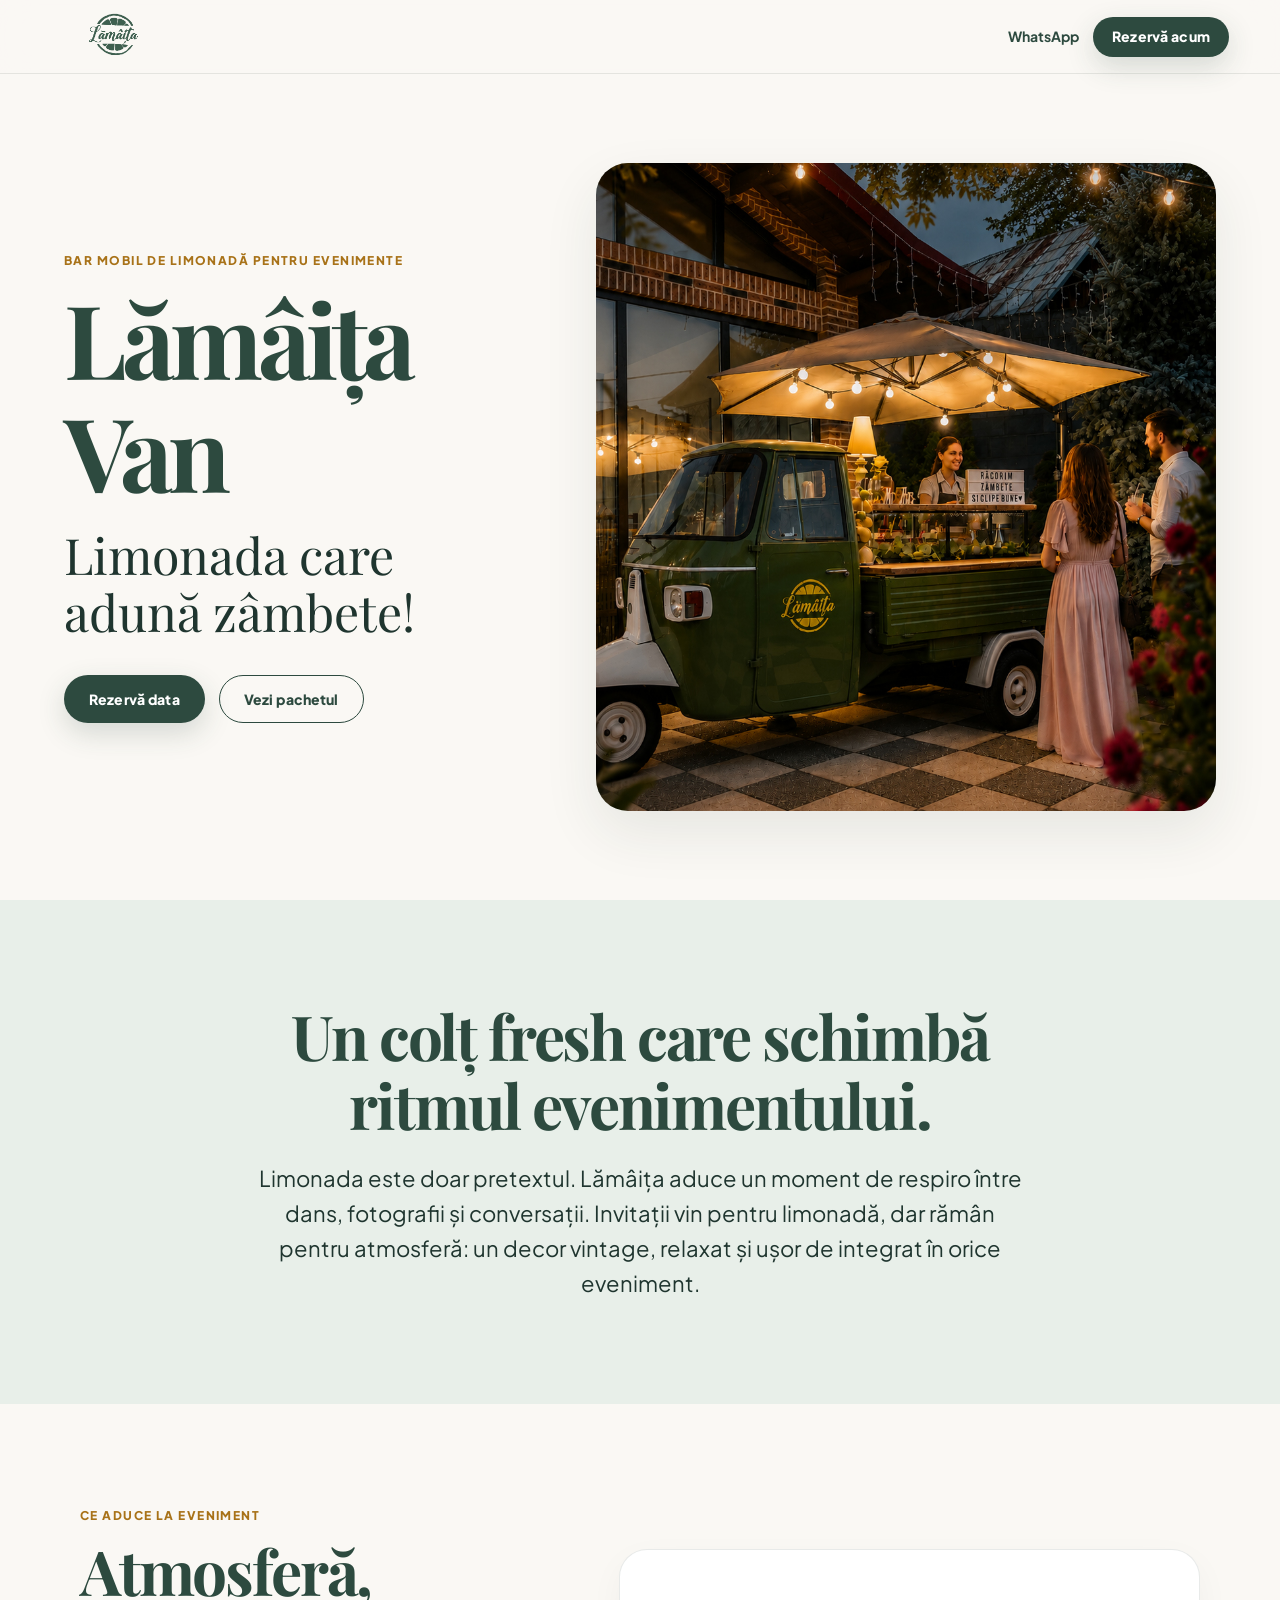
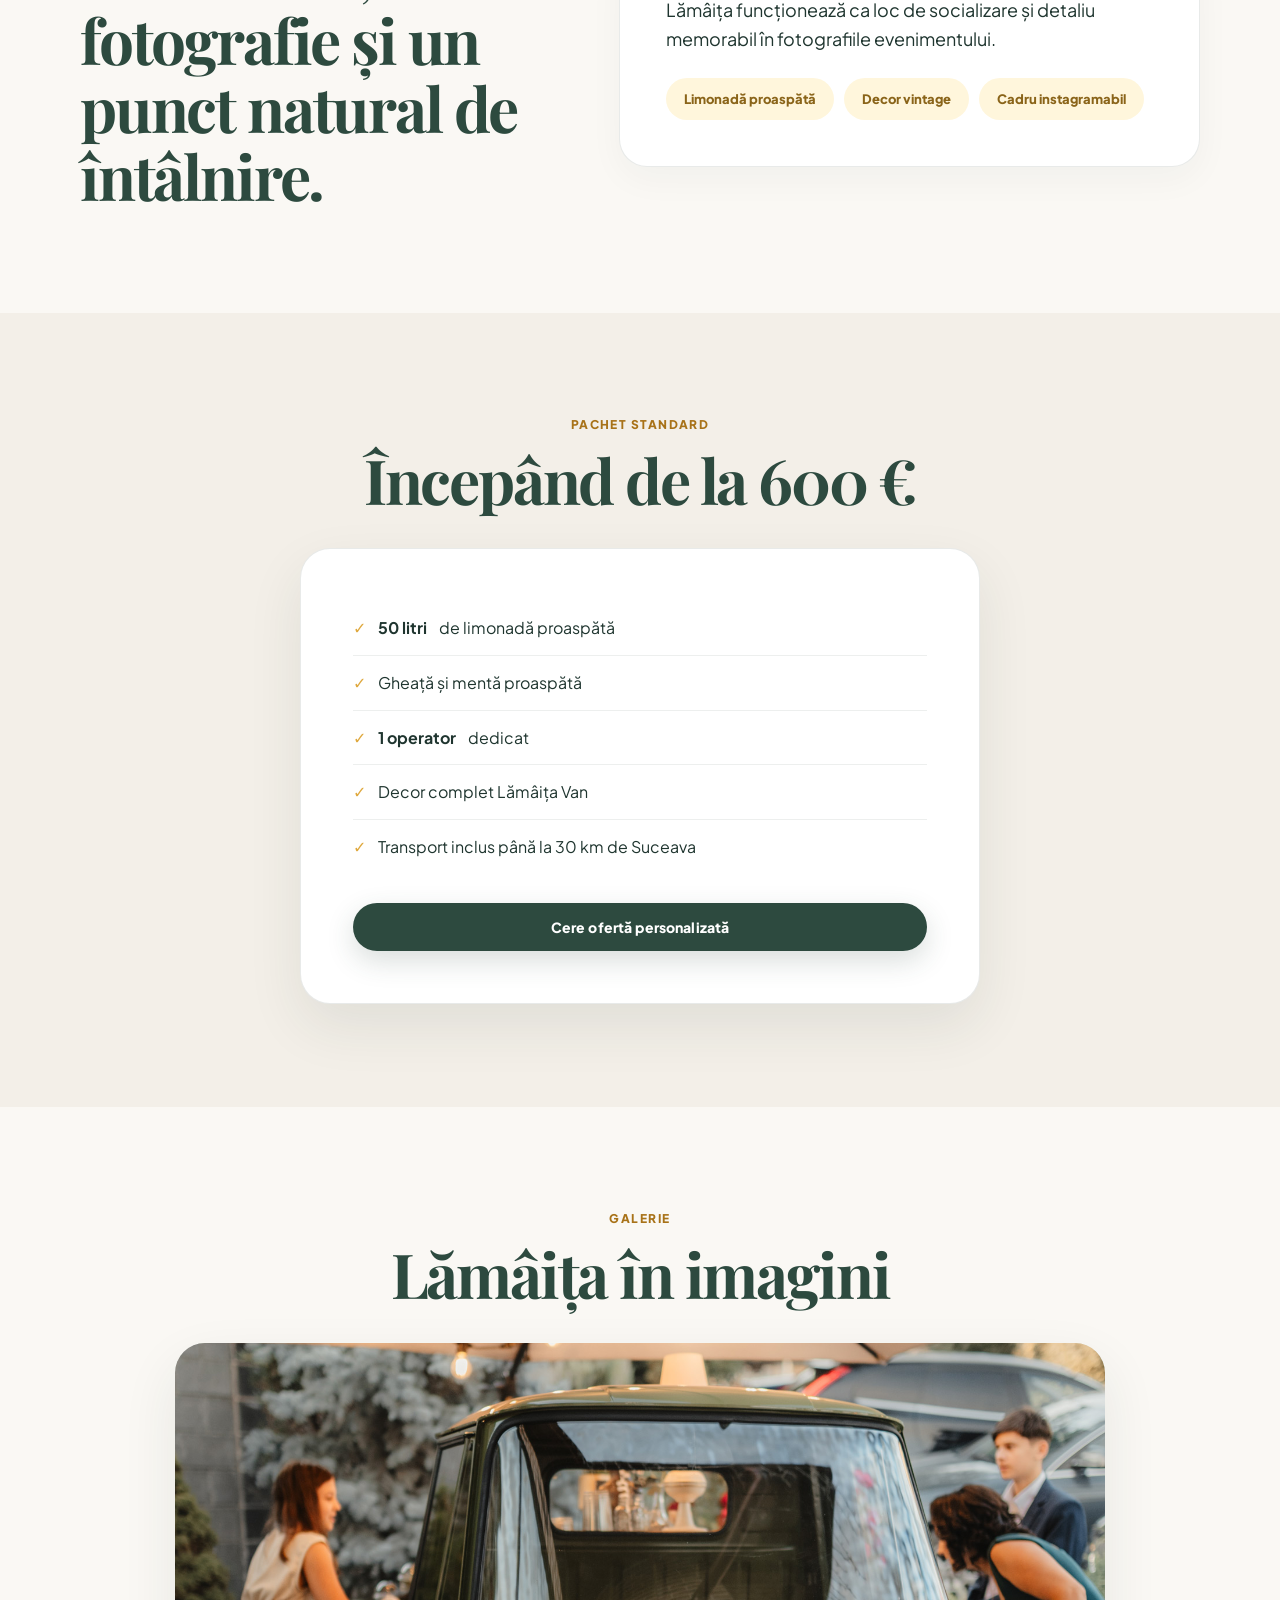
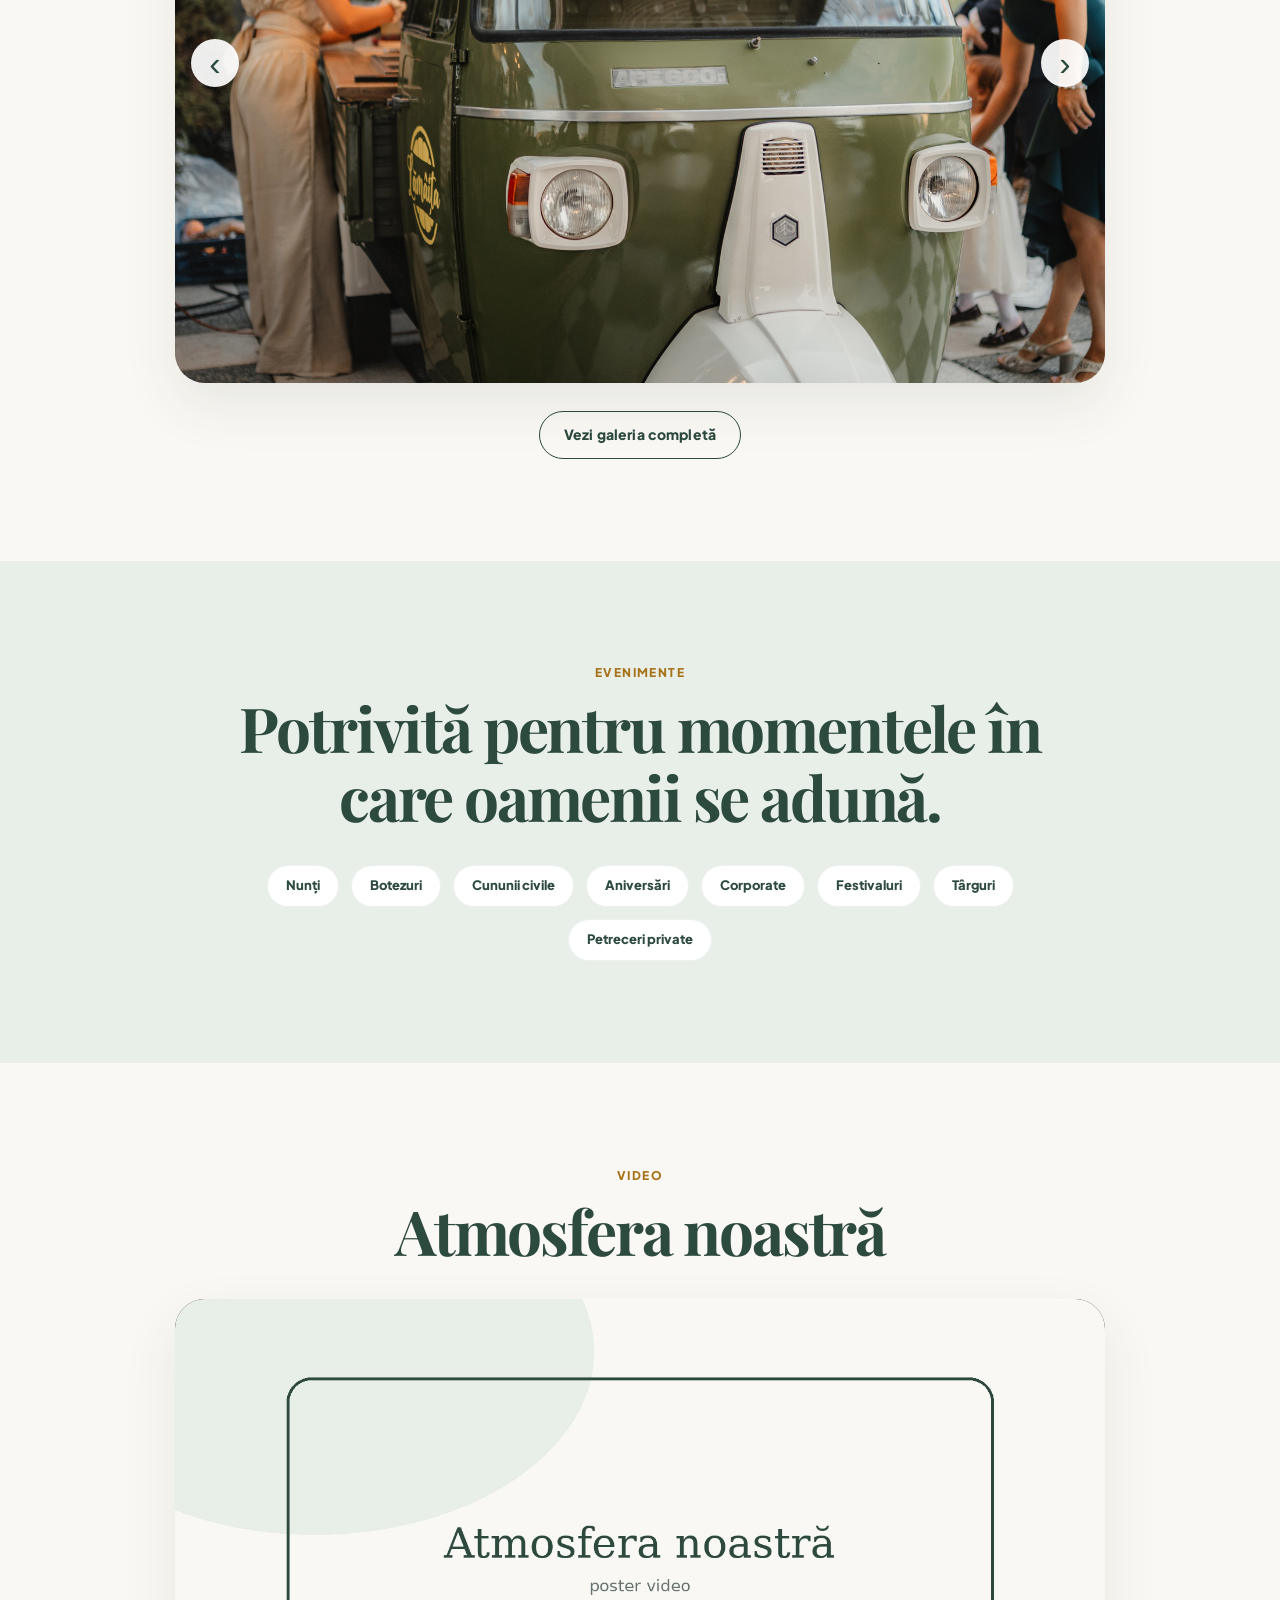
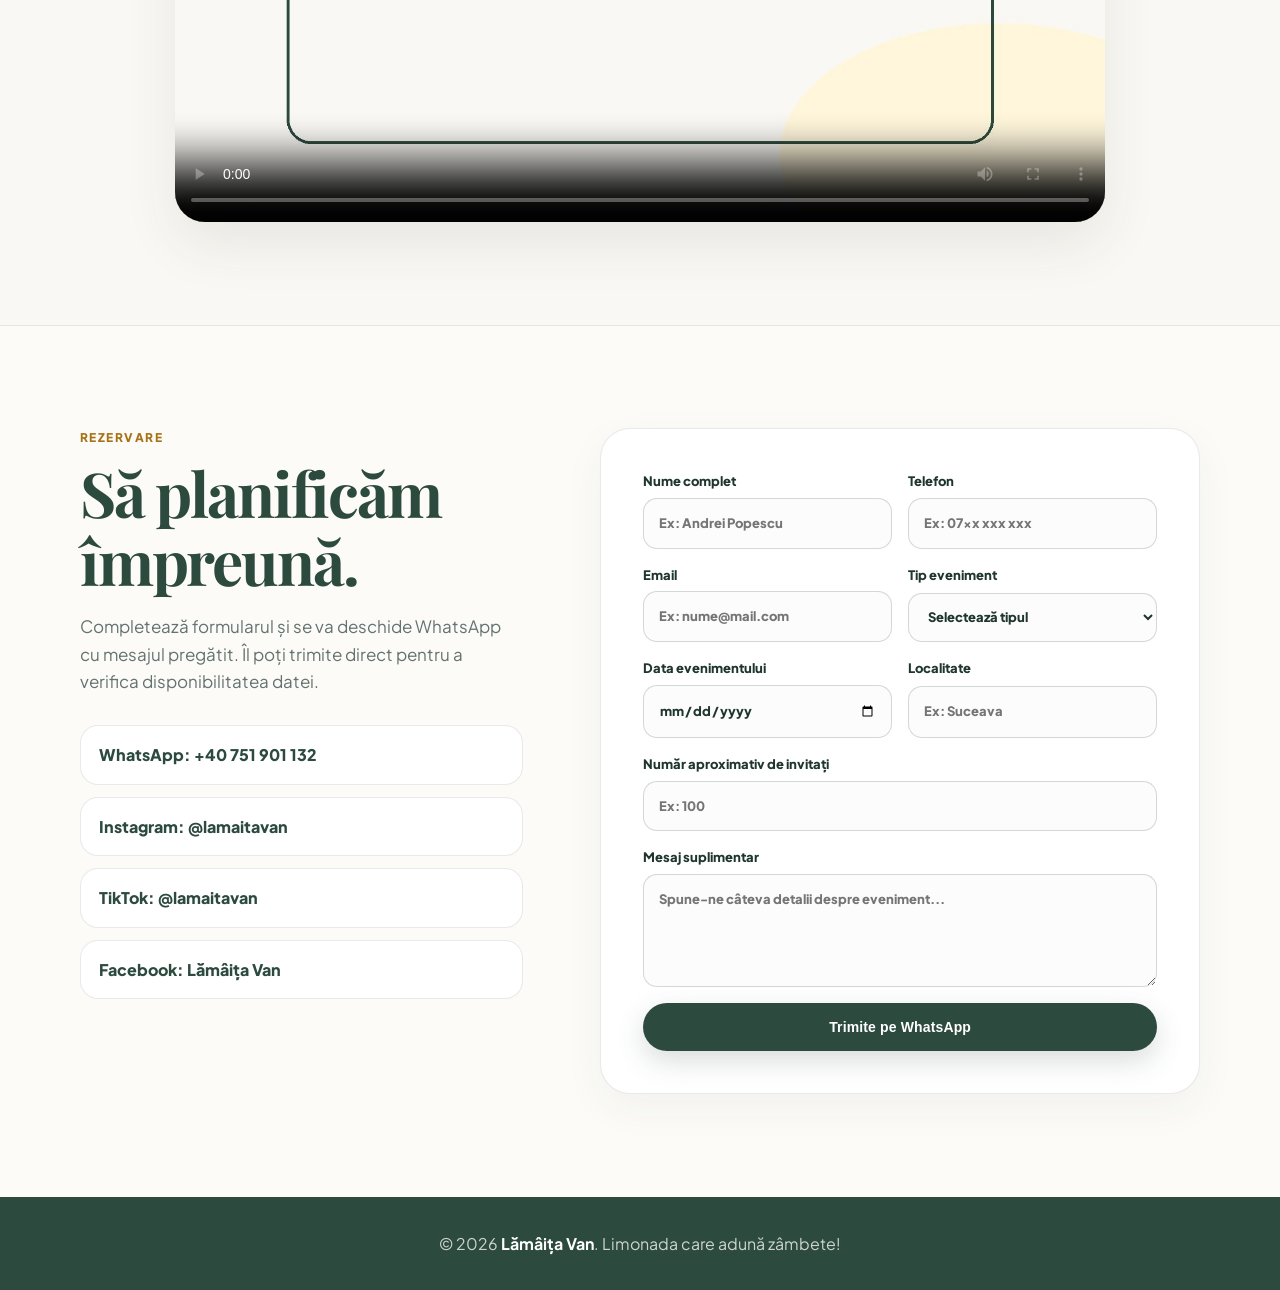
==== index.html @ d909e32c "Add files via upload" ====
<!doctype html>
<html lang="ro">
<head>
  <meta charset="utf-8" />
  <meta name="viewport" content="width=device-width, initial-scale=1" />
  <title>Lămâița Van | Bar mobil de limonadă pentru evenimente</title>
  <meta name="description" content="Lămâița Van este un bar mobil de limonadă pentru nunți, botezuri, cununii, evenimente private și corporate. Limonada care adună zâmbete!" />
  <link rel="preconnect" href="https://fonts.googleapis.com">
  <link rel="preconnect" href="https://fonts.gstatic.com" crossorigin>
  <link href="https://fonts.googleapis.com/css2?family=Playfair+Display:wght@600;700&family=Plus+Jakarta+Sans:wght@400;500;600;700&display=swap" rel="stylesheet">
  <link rel="stylesheet" href="assets/style.css" />
</head>
<body>
  <header class="site-header">
    <a href="index.html" class="brand" aria-label="Lămâița Van acasă">
      <img src="assets/logo-lamaita.png" alt="Lămâița Van" />
    </a>
    <nav class="top-actions" aria-label="Acțiuni rapide">
      <a class="phone-link" href="https://wa.me/40751901132" target="_blank" rel="noopener">WhatsApp</a>
      <a class="btn btn-primary btn-small" href="#rezervare">Rezervă acum</a>
    </nav>
  </header>

  <main>
    <section class="hero" aria-labelledby="hero-title">
      <div class="hero-copy">
        <p class="eyebrow">Bar mobil de limonadă pentru evenimente</p>
        <h1 id="hero-title">Lămâița Van</h1>
        <p class="hero-line">Limonada care adună zâmbete!</p>
        <div class="hero-actions">
          <a class="btn btn-primary" href="#rezervare">Rezervă data</a>
          <a class="btn btn-ghost" href="#pachet">Vezi pachetul</a>
        </div>
      </div>
      <figure class="hero-media">
        <img src="assets/hero.jpg" alt="Lămâița Van la un eveniment elegant" />
      </figure>
    </section>

    <section class="intro section" aria-labelledby="intro-title">
      <div class="narrow">
        <h2 id="intro-title">Un colț fresh care schimbă ritmul evenimentului.</h2>
        <p>Limonada este doar pretextul. Lămâița aduce un moment de respiro între dans, fotografii și conversații. Invitații vin pentru limonadă, dar rămân pentru atmosferă: un decor vintage, relaxat și ușor de integrat în orice eveniment.</p>
      </div>
    </section>

    <section class="experience section" aria-labelledby="experience-title">
      <div class="split">
        <div>
          <p class="eyebrow">Ce aduce la eveniment</p>
          <h2 id="experience-title">Atmosferă, fotografie și un punct natural de întâlnire.</h2>
        </div>
        <div class="soft-panel">
          <p>Lămâița funcționează ca loc de socializare și detaliu memorabil în fotografiile evenimentului.</p>
          <div class="mini-list" aria-label="Beneficii principale">
            <span>Limonadă proaspătă</span>
            <span>Decor vintage</span>
            <span>Cadru instagramabil</span>
          </div>
        </div>
      </div>
    </section>

    <section id="pachet" class="package section" aria-labelledby="package-title">
      <div class="section-head">
        <p class="eyebrow">Pachet standard</p>
        <h2 id="package-title">Începând de la 600 €</h2>
      </div>
      <div class="package-card">
        <ul>
          <li><strong>50 litri</strong> de limonadă proaspătă</li>
          <li>Gheață și mentă proaspătă</li>
          <li><strong>1 operator</strong> dedicat</li>
          <li>Decor complet Lămâița Van</li>
          <li>Transport inclus până la 30 km de Suceava</li>
        </ul>
        <a class="btn btn-primary" href="#rezervare">Cere ofertă personalizată</a>
      </div>
    </section>

    <section class="gallery-preview section" aria-labelledby="gallery-title">
      <div class="section-head">
        <p class="eyebrow">Galerie</p>
        <h2 id="gallery-title">Lămâița în imagini</h2>
        <p></p>
      </div>
      <div class="slider" data-slider>
        <button class="slider-control prev" type="button" aria-label="Imaginea anterioară">‹</button>
        <div class="slider-track">
          <img src="assets/gallery-01.jpg" alt="Lămâița Van - galerie 1" />
          <img src="assets/gallery-02.jpg" alt="Lămâița Van - galerie 2" />
          <img src="assets/gallery-03.jpg" alt="Lămâița Van - galerie 3" />
          <img src="assets/gallery-04.jpg" alt="Lămâița Van - galerie 4" />
          <img src="assets/gallery-05.jpg" alt="Lămâița Van - galerie 5" />
          <img src="assets/gallery-06.jpg" alt="Lămâița Van - galerie 6" />
        </div>
        <button class="slider-control next" type="button" aria-label="Imaginea următoare">›</button>
      </div>
      <div class="center">
        <a class="btn btn-ghost" href="galerie.html">Vezi galeria completă</a>
      </div>
    </section>

    <section class="events section" aria-labelledby="events-title">
      <div class="section-head">
        <p class="eyebrow">Evenimente</p>
        <h2 id="events-title">Potrivită pentru momentele în care oamenii se adună.</h2>
      </div>
      <div class="event-tags">
        <span>Nunți</span>
        <span>Botezuri</span>
        <span>Cununii civile</span>
        <span>Aniversări</span>
        <span>Corporate</span>
        <span>Festivaluri</span>
        <span>Târguri</span>
        <span>Petreceri private</span>
      </div>
    </section>

    <section class="video section" aria-labelledby="video-title">
      <div class="section-head">
        <p class="eyebrow">Video</p>
        <h2 id="video-title">Atmosfera noastră</h2>
      </div>
      <div class="video-box">
        <video controls preload="metadata" poster="assets/video-poster.jpg">
          <source src="assets/lamaita-video.mp4" type="video/mp4" />
          Browserul tău nu suportă redarea video.
        </video>
      </div>
    </section>

    <section id="rezervare" class="contact section" aria-labelledby="contact-title">
      <div class="contact-grid">
        <div class="contact-copy">
          <p class="eyebrow">Rezervare</p>
          <h2 id="contact-title">Să planificăm împreună.</h2>
          <p>Completează formularul și se va deschide WhatsApp cu mesajul pregătit. Îl poți trimite direct pentru a verifica disponibilitatea datei.</p>
          <div class="contact-links">
            <a href="https://wa.me/40751901132" target="_blank" rel="noopener">WhatsApp: +40 751 901 132</a>
            <a href="https://instagram.com/lamaitavan" target="_blank" rel="noopener">Instagram: @lamaitavan</a>
            <a href="https://tiktok.com/@lamaitavan" target="_blank" rel="noopener">TikTok: @lamaitavan</a>
            <a href="#">Facebook: Lămâița Van</a>
          </div>
        </div>
        <form class="booking-form" id="bookingForm">
          <label>Nume complet
            <input name="nume" type="text" autocomplete="name" required placeholder="Ex: Andrei Popescu" />
          </label>
          <label>Telefon
            <input name="telefon" type="tel" autocomplete="tel" required placeholder="Ex: 07xx xxx xxx" />
          </label>
          <label>Email
            <input name="email" type="email" autocomplete="email" placeholder="Ex: nume@mail.com" />
          </label>
          <label>Tip eveniment
            <select name="eveniment" required>
              <option value="" selected disabled>Selectează tipul</option>
              <option>Nuntă</option>
              <option>Botez</option>
              <option>Cununie civilă</option>
              <option>Aniversare</option>
              <option>Eveniment corporate</option>
              <option>Festival / Târg</option>
              <option>Petrecere privată</option>
            </select>
          </label>
          <label>Data evenimentului
            <input name="data" type="date" required />
          </label>
          <label>Localitate
            <input name="localitate" type="text" required placeholder="Ex: Suceava" />
          </label>
          <label class="full">Număr aproximativ de invitați
            <input name="invitati" type="number" min="1" placeholder="Ex: 100" />
          </label>
          <label class="full">Mesaj suplimentar
            <textarea name="mesaj" rows="4" placeholder="Spune-ne câteva detalii despre eveniment..."></textarea>
          </label>
          <button class="btn btn-primary full" type="submit">Trimite pe WhatsApp</button>
        </form>
      </div>
    </section>
  </main>

  <footer class="site-footer">
    <p>© 2026 <strong>Lămâița Van</strong>. Limonada care adună zâmbete!</p>
  </footer>

  <script src="assets/script.js"></script>
</body>
</html>
---- assets/style.css ----
:root {
  --bg: #faf8f4;
  --paper: #ffffff;
  --ink: #1f352f;
  --muted: #64736f;
  --green: #2d4a3f;
  --green-soft: #e8efe9;
  --gold: #dfa83d;
  --gold-soft: #fff6dc;
  --line: rgba(31, 53, 47, 0.10);
  --shadow: 0 22px 55px rgba(31, 53, 47, 0.09);
  --serif: 'Playfair Display', Georgia, serif;
  --sans: 'Plus Jakarta Sans', system-ui, -apple-system, BlinkMacSystemFont, 'Segoe UI', sans-serif;
}

* { box-sizing: border-box; }
html { scroll-behavior: smooth; }
body {
  margin: 0;
  background: var(--bg);
  color: var(--ink);
  font-family: var(--sans);
  line-height: 1.6;
  -webkit-font-smoothing: antialiased;
}
a { color: inherit; text-decoration: none; }
img, video { display: block; width: 100%; max-width: 100%; }

.site-header {
  position: sticky;
  top: 0;
  z-index: 30;
  height: 74px;
  display: flex;
  align-items: center;
  justify-content: space-between;
  gap: 16px;
  padding: 0 clamp(18px, 4vw, 56px);
  background: rgba(250, 248, 244, 0.88);
  backdrop-filter: blur(16px);
  border-bottom: 1px solid var(--line);
}
.brand img { width: auto; height: 72px; object-fit: contain; }
.top-actions { display: flex; align-items: center; gap: 14px; }
.phone-link { font-size: 14px; font-weight: 700; color: var(--green); }

.btn {
  display: inline-flex;
  align-items: center;
  justify-content: center;
  min-height: 48px;
  padding: 0 24px;
  border-radius: 999px;
  border: 1px solid transparent;
  font-size: 14px;
  font-weight: 800;
  letter-spacing: 0.01em;
  cursor: pointer;
  transition: transform 180ms ease, box-shadow 180ms ease, background 180ms ease;
}
.btn:hover { transform: translateY(-2px); }
.btn-primary { background: var(--green); color: white; box-shadow: 0 10px 28px rgba(45, 74, 63, 0.18); }
.btn-ghost { background: transparent; color: var(--green); border-color: var(--green); }
.btn-small { min-height: 40px; padding: 0 18px; }

.section { padding: clamp(62px, 8vw, 105px) clamp(20px, 5vw, 72px); }
.narrow { max-width: 780px; margin: 0 auto; text-align: center; }
.center { text-align: center; margin-top: 28px; }
.eyebrow {
  margin: 0 0 12px;
  color: #a87218;
  font-size: 12px;
  font-weight: 900;
  letter-spacing: 0.12em;
  text-transform: uppercase;
}
h1, h2 { font-family: var(--serif); font-weight: 700; line-height: 1.1; margin: 0; color: var(--green); }
h1 { font-size: clamp(54px, 8vw, 108px); letter-spacing: -0.05em; }
h2 { font-size: clamp(34px, 5vw, 62px); letter-spacing: -0.035em; }
p { margin: 0; color: var(--muted); }

.hero {
  min-height: calc(100vh - 74px);
  display: grid;
  grid-template-columns: 0.86fr 1.14fr;
  gap: clamp(28px, 5vw, 72px);
  align-items: center;
  padding: clamp(38px, 6vw, 72px) clamp(20px, 5vw, 72px);
}
.hero-copy { max-width: 590px; }
.hero-line {
  margin-top: 18px;
  font-family: var(--serif);
  font-size: clamp(28px, 4vw, 50px);
  color: var(--ink);
  line-height: 1.15;
}
.hero-actions { display: flex; gap: 14px; flex-wrap: wrap; margin-top: 34px; }
.hero-media {
  margin: 0;
  overflow: hidden;
  border-radius: 32px;
  box-shadow: var(--shadow);
  background: var(--green-soft);
}
.hero-media img { height: min(72vh, 690px); object-fit: cover; }

.intro { background: var(--green-soft); }
.intro p { margin-top: 22px; font-size: clamp(17px, 2.2vw, 22px); color: var(--ink); }

.split {
  max-width: 1120px;
  margin: 0 auto;
  display: grid;
  grid-template-columns: 0.9fr 1.1fr;
  gap: clamp(28px, 5vw, 76px);
  align-items: center;
}
.soft-panel {
  background: var(--paper);
  border: 1px solid var(--line);
  border-radius: 28px;
  padding: clamp(26px, 4vw, 46px);
  box-shadow: 0 12px 35px rgba(31, 53, 47, 0.04);
}
.soft-panel p { color: var(--ink); font-size: 18px; }
.mini-list { display: flex; flex-wrap: wrap; gap: 10px; margin-top: 24px; }
.mini-list span,
.event-tags span {
  display: inline-flex;
  align-items: center;
  min-height: 42px;
  padding: 0 18px;
  border-radius: 999px;
  background: var(--gold-soft);
  color: #8a6419;
  font-weight: 800;
  font-size: 13px;
}

.package { background: #f3efe8; }
.section-head { max-width: 820px; margin: 0 auto 34px; text-align: center; }
.section-head p:last-child { margin-top: 12px; }
.package-card {
  max-width: 680px;
  margin: 0 auto;
  background: var(--paper);
  border-radius: 30px;
  padding: clamp(28px, 5vw, 52px);
  box-shadow: var(--shadow);
  border: 1px solid var(--line);
}
.package-card ul { list-style: none; padding: 0; margin: 0 0 30px; }
.package-card li {
  display: flex;
  gap: 12px;
  padding: 14px 0;
  border-bottom: 1px solid rgba(31, 53, 47, 0.08);
  color: var(--ink);
}
.package-card li::before { content: '✓'; color: var(--gold); font-weight: 900; }
.package-card li:last-child { border-bottom: 0; }
.package-card .btn { width: 100%; }

.slider {
  position: relative;
  max-width: 930px;
  margin: 0 auto;
  overflow: hidden;
  border-radius: 30px;
  background: var(--green-soft);
  box-shadow: var(--shadow);
}
.slider-track {
  display: flex;
  transition: transform 450ms ease;
}
.slider-track img {
  flex: 0 0 100%;
  height: clamp(330px, 58vw, 640px);
  object-fit: cover;
}
.slider-control {
  position: absolute;
  top: 50%;
  z-index: 3;
  transform: translateY(-50%);
  width: 48px;
  height: 48px;
  border-radius: 999px;
  border: 0;
  background: rgba(255,255,255,0.92);
  color: var(--green);
  font-size: 34px;
  line-height: 1;
  cursor: pointer;
  box-shadow: 0 8px 25px rgba(0,0,0,0.10);
}
.slider-control.prev { left: 16px; }
.slider-control.next { right: 16px; }

.events { background: var(--green-soft); }
.event-tags {
  max-width: 850px;
  margin: 0 auto;
  display: flex;
  flex-wrap: wrap;
  justify-content: center;
  gap: 12px;
}
.event-tags span { background: white; color: var(--green); border: 1px solid rgba(45, 74, 63, 0.08); }

.video-box {
  max-width: 930px;
  margin: 0 auto;
  border-radius: 30px;
  overflow: hidden;
  background: #111;
  box-shadow: var(--shadow);
}
.video-box video { aspect-ratio: 16 / 9; object-fit: cover; }

.contact { background: #fcfbf8; border-top: 1px solid var(--line); }
.contact-grid {
  max-width: 1120px;
  margin: 0 auto;
  display: grid;
  grid-template-columns: 0.85fr 1.15fr;
  gap: clamp(30px, 6vw, 78px);
  align-items: start;
}
.contact-copy p:not(.eyebrow) { margin-top: 18px; font-size: 17px; }
.contact-links { display: grid; gap: 12px; margin-top: 30px; }
.contact-links a {
  display: block;
  background: var(--paper);
  border: 1px solid var(--line);
  border-radius: 18px;
  padding: 16px 18px;
  font-weight: 800;
  color: var(--green);
}
.booking-form {
  display: grid;
  grid-template-columns: 1fr 1fr;
  gap: 16px;
  background: var(--paper);
  border: 1px solid var(--line);
  border-radius: 30px;
  padding: clamp(22px, 4vw, 42px);
  box-shadow: 0 14px 40px rgba(31, 53, 47, 0.05);
}
.booking-form label { display: grid; gap: 6px; font-size: 13px; font-weight: 900; color: var(--ink); }
.booking-form .full { grid-column: 1 / -1; }
input, select, textarea {
  width: 100%;
  border: 1px solid rgba(31, 53, 47, 0.18);
  border-radius: 14px;
  padding: 14px 15px;
  font: inherit;
  background: #fbfcfb;
  color: var(--ink);
  outline: none;
}
input:focus, select:focus, textarea:focus {
  border-color: var(--green);
  box-shadow: 0 0 0 4px rgba(45, 74, 63, 0.08);
  background: white;
}

.site-footer { padding: 34px 20px; background: var(--green); text-align: center; }
.site-footer p { color: rgba(255,255,255,0.76); }
.site-footer strong { color: white; }

.gallery-page { padding-top: 90px; }
.gallery-grid {
  max-width: 1120px;
  margin: 0 auto;
  display: grid;
  grid-template-columns: repeat(3, 1fr);
  gap: 18px;
}
.gallery-grid img {
  height: 310px;
  object-fit: cover;
  border-radius: 22px;
  box-shadow: 0 12px 30px rgba(31, 53, 47, 0.06);
}

@media (max-width: 900px) {
  .phone-link { display: none; }
  .hero, .split, .contact-grid { grid-template-columns: 1fr; }
  .hero { min-height: auto; padding-top: 34px; }
  .hero-copy { text-align: center; margin: 0 auto; }
  .hero-actions { justify-content: center; }
  .hero-media img { height: 58vh; min-height: 420px; }
  .gallery-grid { grid-template-columns: 1fr 1fr; }
}

@media (max-width: 560px) {
  .site-header { height: 66px; padding: 0 14px; }
  .brand img { height: 58px; }
  .btn-small { min-height: 38px; padding: 0 14px; font-size: 12px; }
  .hero { padding-left: 18px; padding-right: 18px; }
  h1 { font-size: 54px; }
  .hero-line { font-size: 30px; }
  .section { padding-left: 18px; padding-right: 18px; }
  .booking-form { grid-template-columns: 1fr; }
  .booking-form .full { grid-column: auto; }
  .gallery-grid { grid-template-columns: 1fr; }
  .gallery-grid img { height: 330px; }
}
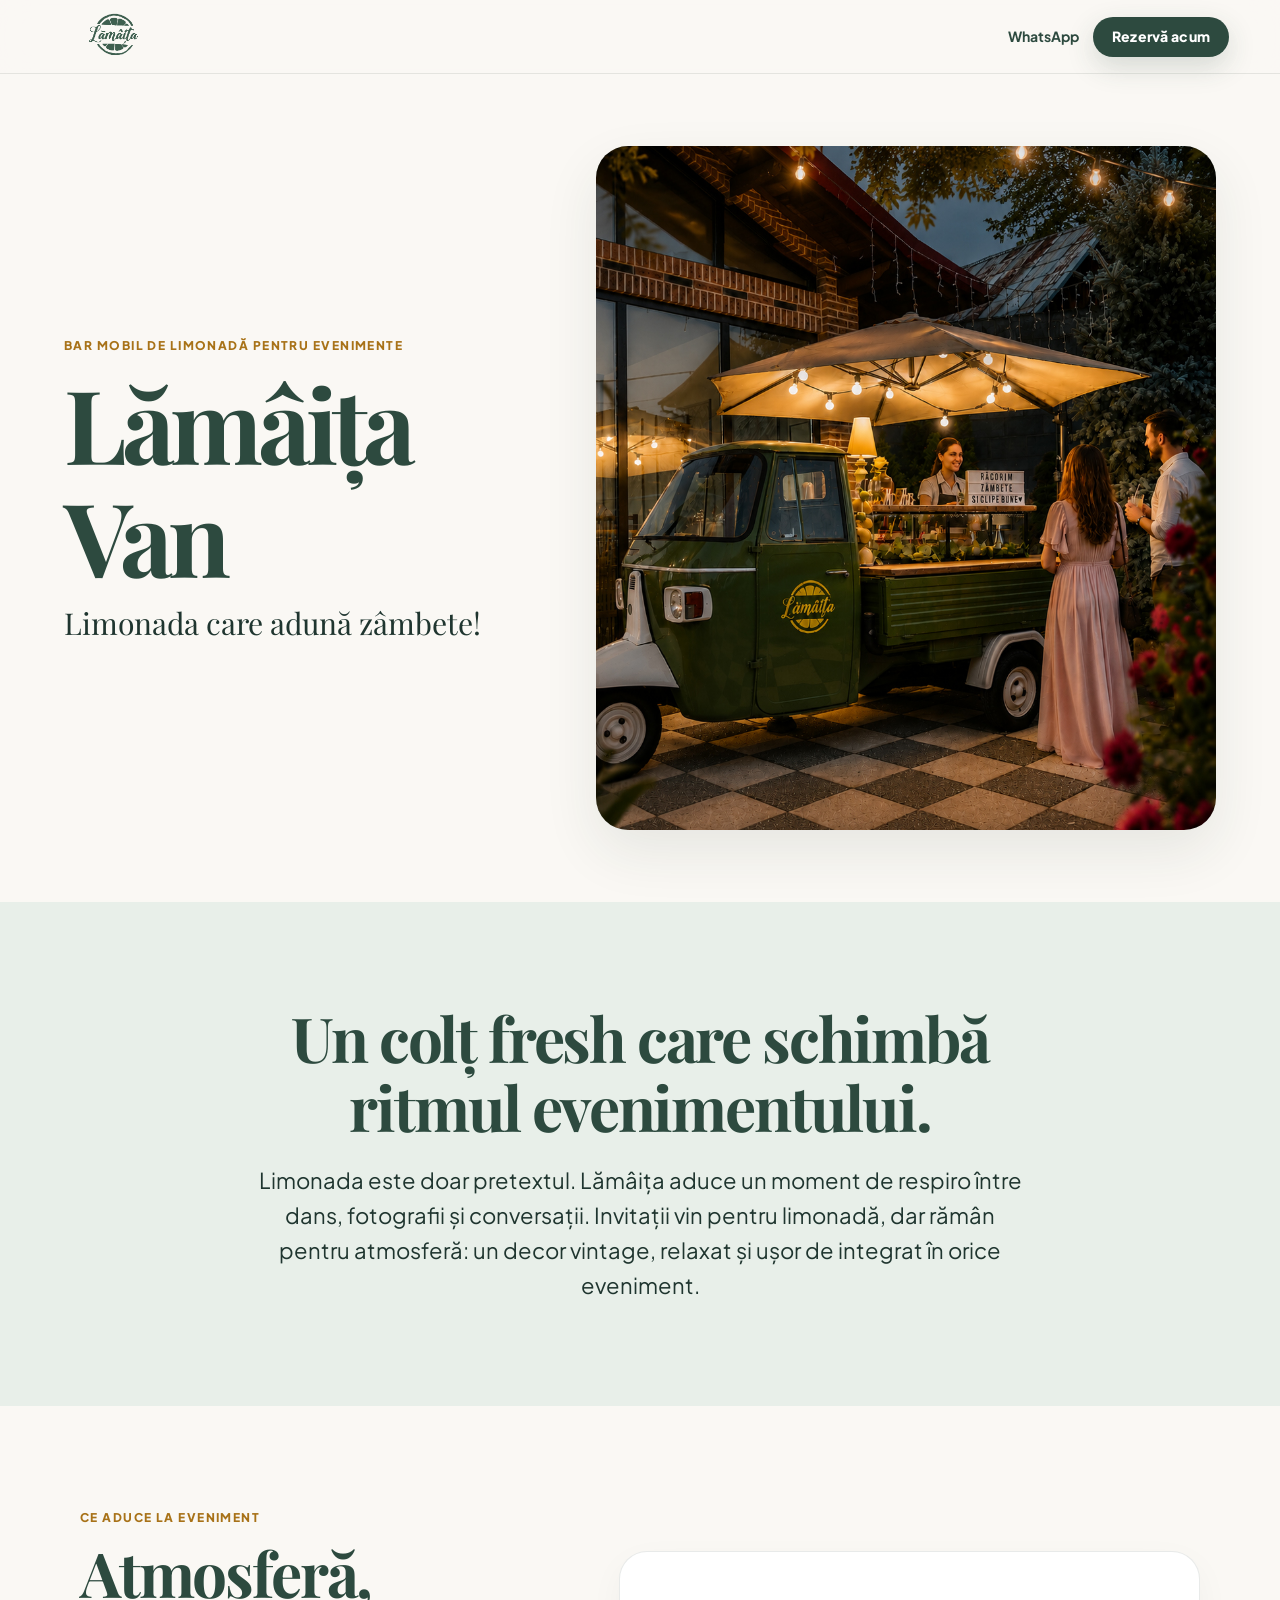
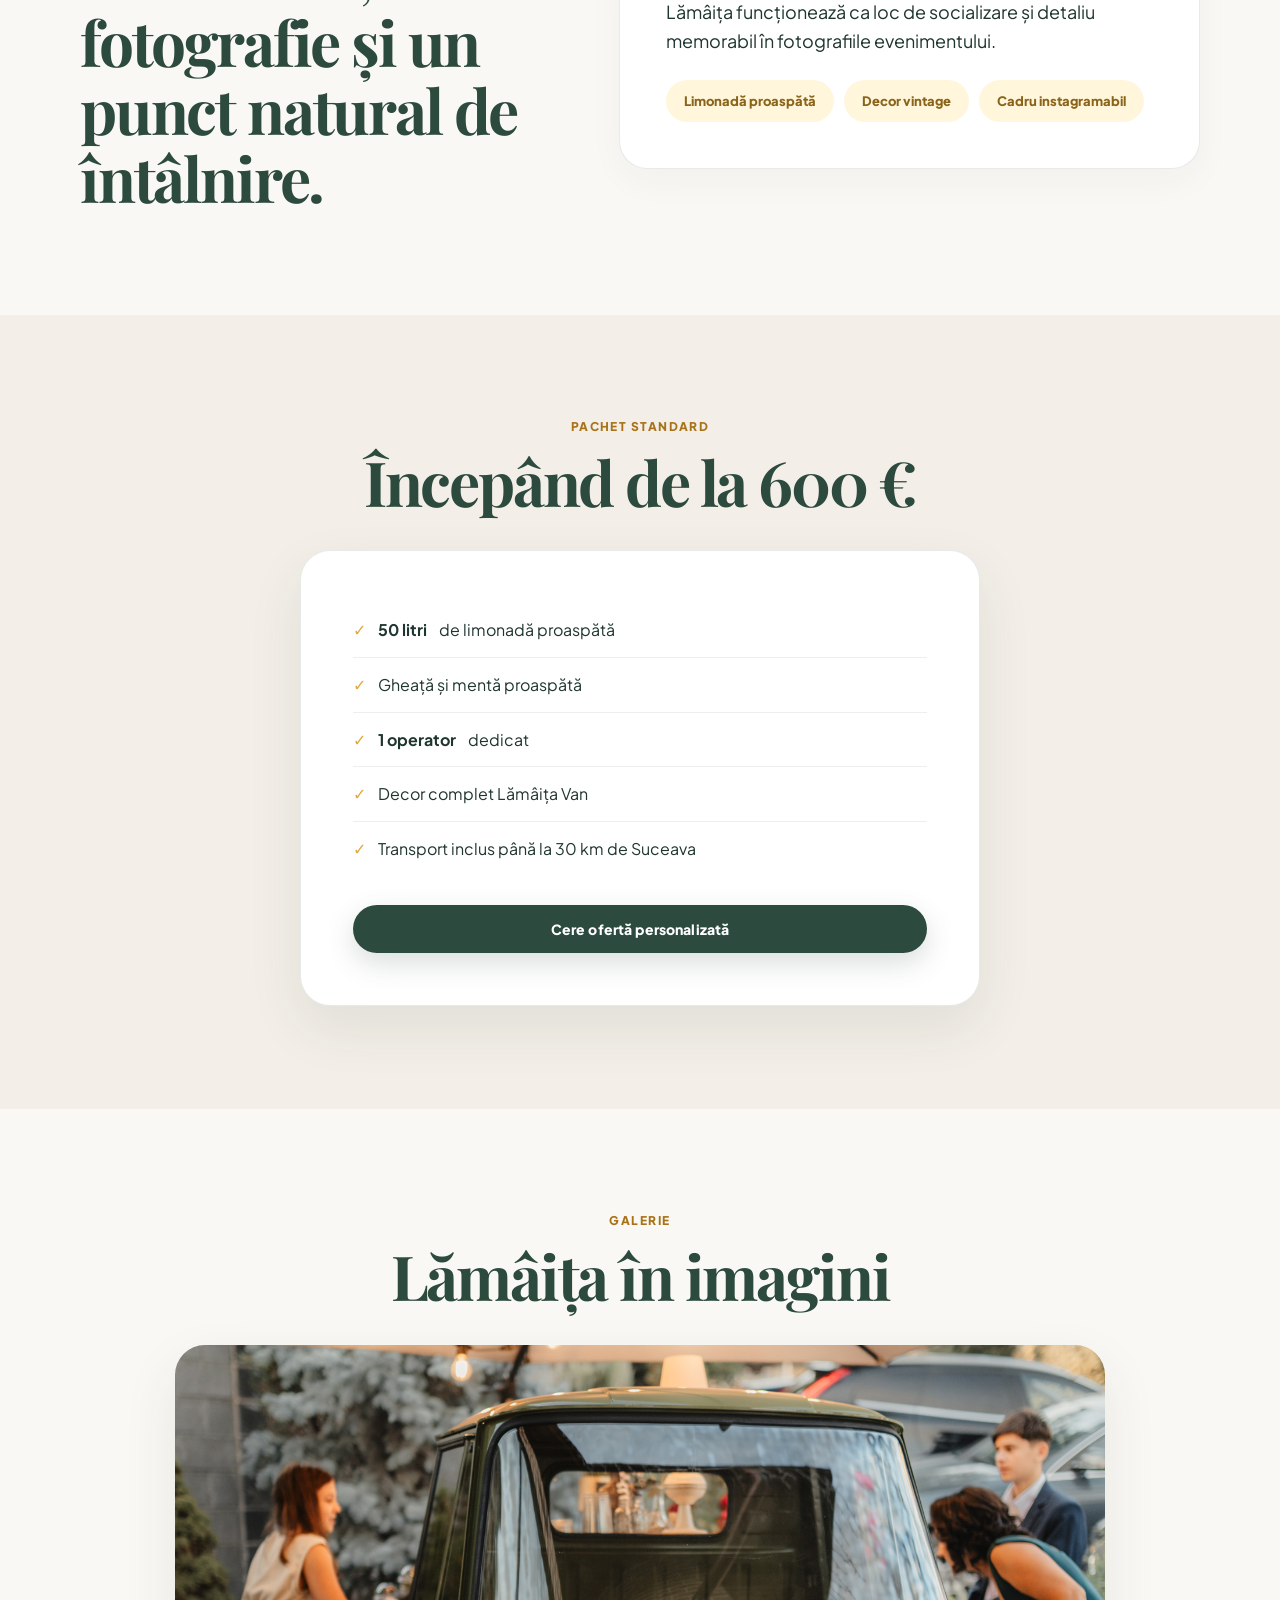
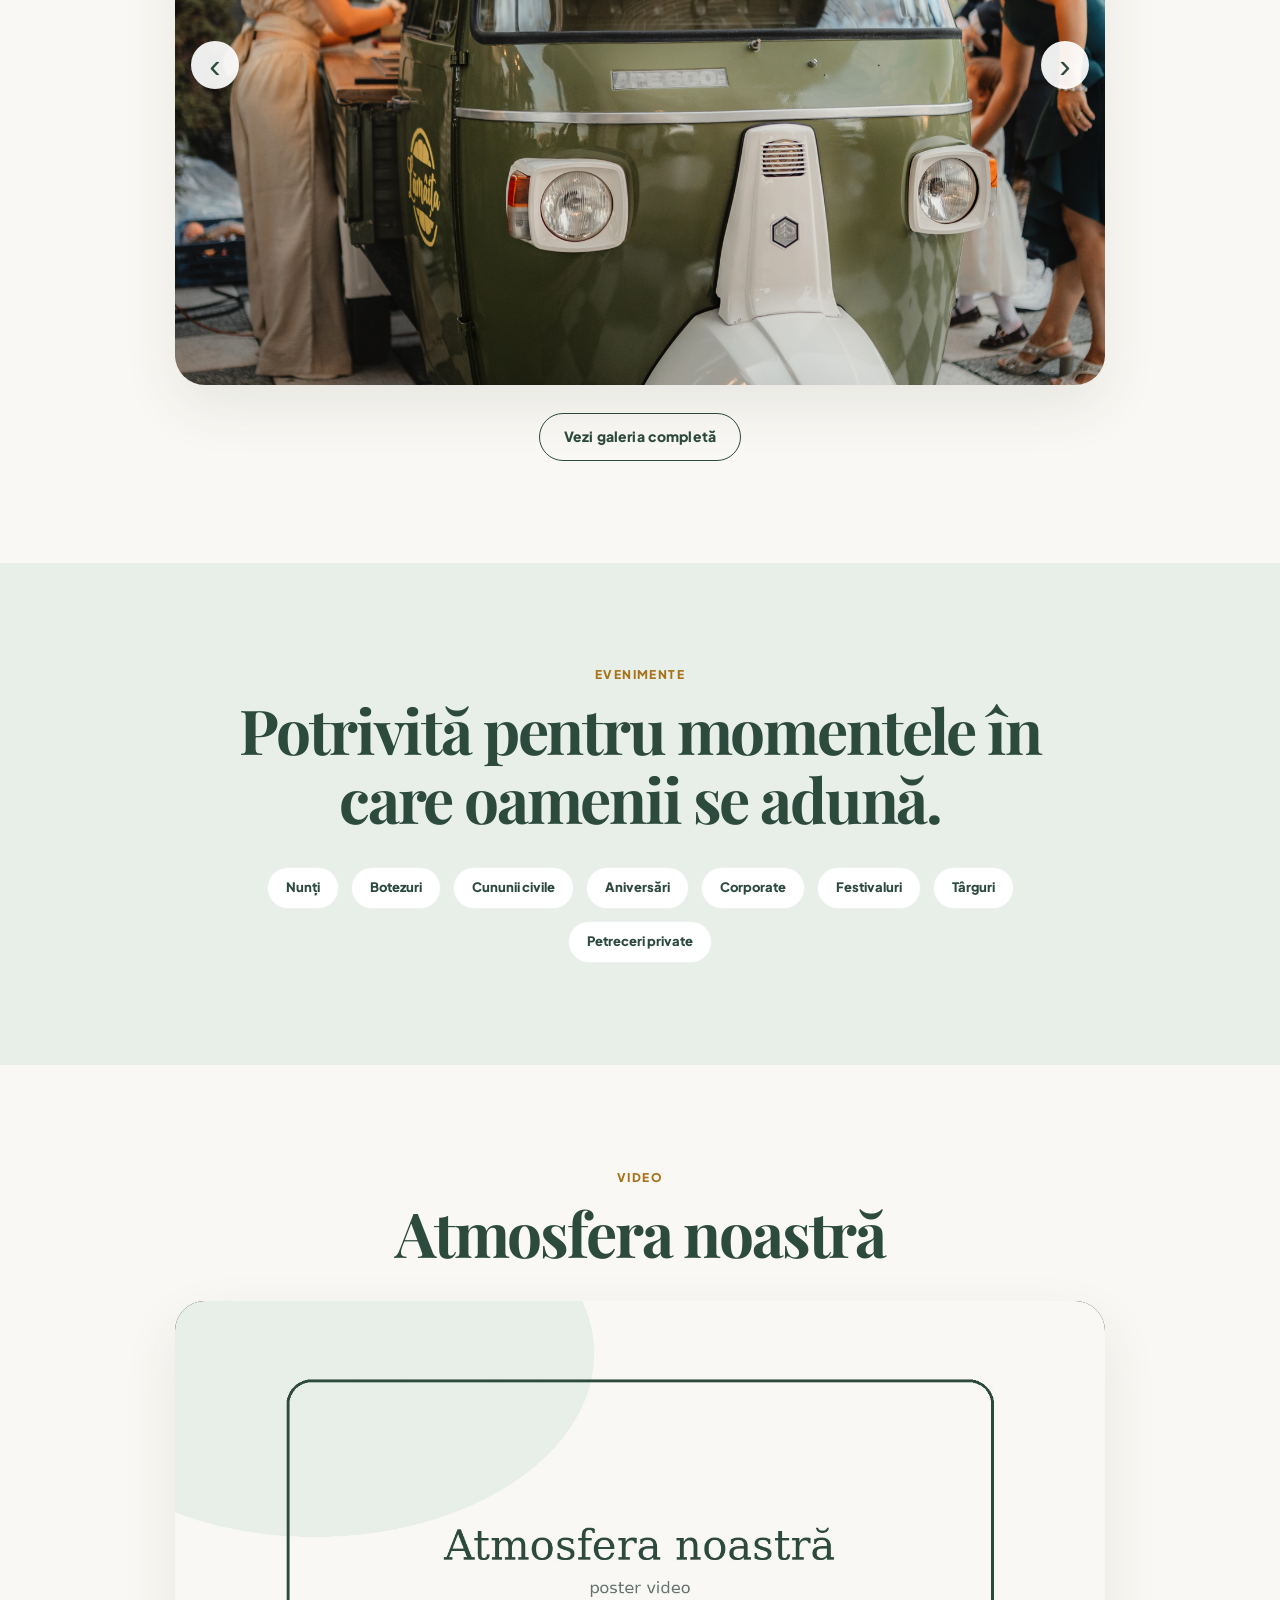
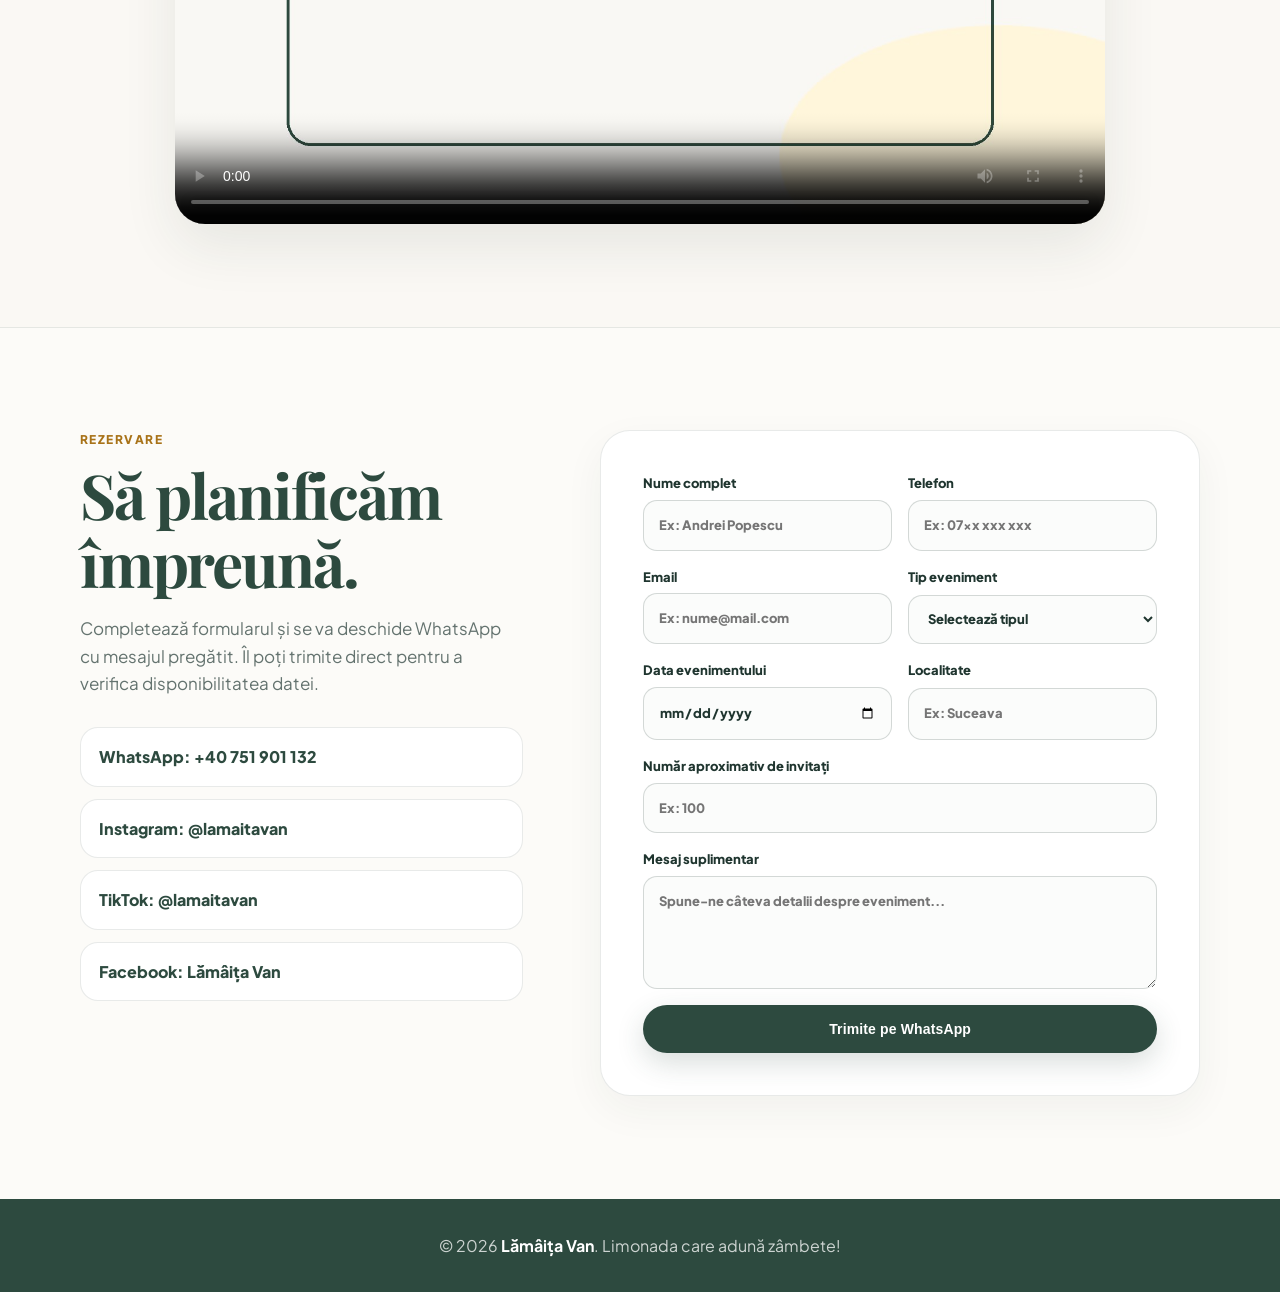
==== commit c3e62b2b: "Add files via upload" ====
--- a/index.html
+++ b/index.html
@@ -27,10 +27,6 @@
         <p class="eyebrow">Bar mobil de limonadă pentru evenimente</p>
         <h1 id="hero-title">Lămâița Van</h1>
         <p class="hero-line">Limonada care adună zâmbete!</p>
-        <div class="hero-actions">
-          <a class="btn btn-primary" href="#rezervare">Rezervă data</a>
-          <a class="btn btn-ghost" href="#pachet">Vezi pachetul</a>
-        </div>
       </div>
       <figure class="hero-media">
         <img src="assets/hero.jpg" alt="Lămâița Van la un eveniment elegant" />
--- a/assets/style.css
+++ b/assets/style.css
@@ -89,11 +89,11 @@
 }
 .hero-copy { max-width: 590px; }
 .hero-line {
-  margin-top: 18px;
+  margin-top: 14px;
   font-family: var(--serif);
-  font-size: clamp(28px, 4vw, 50px);
+  font-size: clamp(20px, 2.35vw, 32px);
   color: var(--ink);
-  line-height: 1.15;
+  line-height: 1.12;
 }
 .hero-actions { display: flex; gap: 14px; flex-wrap: wrap; margin-top: 34px; }
 .hero-media {
@@ -103,7 +103,7 @@
   box-shadow: var(--shadow);
   background: var(--green-soft);
 }
-.hero-media img { height: min(72vh, 690px); object-fit: cover; }
+.hero-media img { height: min(76vh, 730px); object-fit: cover; }
 
 .intro { background: var(--green-soft); }
 .intro p { margin-top: 22px; font-size: clamp(17px, 2.2vw, 22px); color: var(--ink); }
@@ -290,10 +290,9 @@
 @media (max-width: 900px) {
   .phone-link { display: none; }
   .hero, .split, .contact-grid { grid-template-columns: 1fr; }
-  .hero { min-height: auto; padding-top: 34px; }
+  .hero { min-height: auto; padding-top: 18px; gap: 20px; }
   .hero-copy { text-align: center; margin: 0 auto; }
-  .hero-actions { justify-content: center; }
-  .hero-media img { height: 58vh; min-height: 420px; }
+  .hero-media img { height: 70vh; min-height: 540px; object-position: center; }
   .gallery-grid { grid-template-columns: 1fr 1fr; }
 }
 
@@ -301,9 +300,12 @@
   .site-header { height: 66px; padding: 0 14px; }
   .brand img { height: 58px; }
   .btn-small { min-height: 38px; padding: 0 14px; font-size: 12px; }
-  .hero { padding-left: 18px; padding-right: 18px; }
-  h1 { font-size: 54px; }
-  .hero-line { font-size: 30px; }
+  .hero { padding: 18px 18px 42px; }
+  .eyebrow { font-size: 11px; letter-spacing: 0.10em; margin-bottom: 10px; }
+  h1 { font-size: 50px; }
+  .hero-line { font-size: 21px; max-width: 310px; margin-left: auto; margin-right: auto; }
+  .hero-media { border-radius: 26px; }
+  .hero-media img { height: 70vh; min-height: 540px; }
   .section { padding-left: 18px; padding-right: 18px; }
   .booking-form { grid-template-columns: 1fr; }
   .booking-form .full { grid-column: auto; }
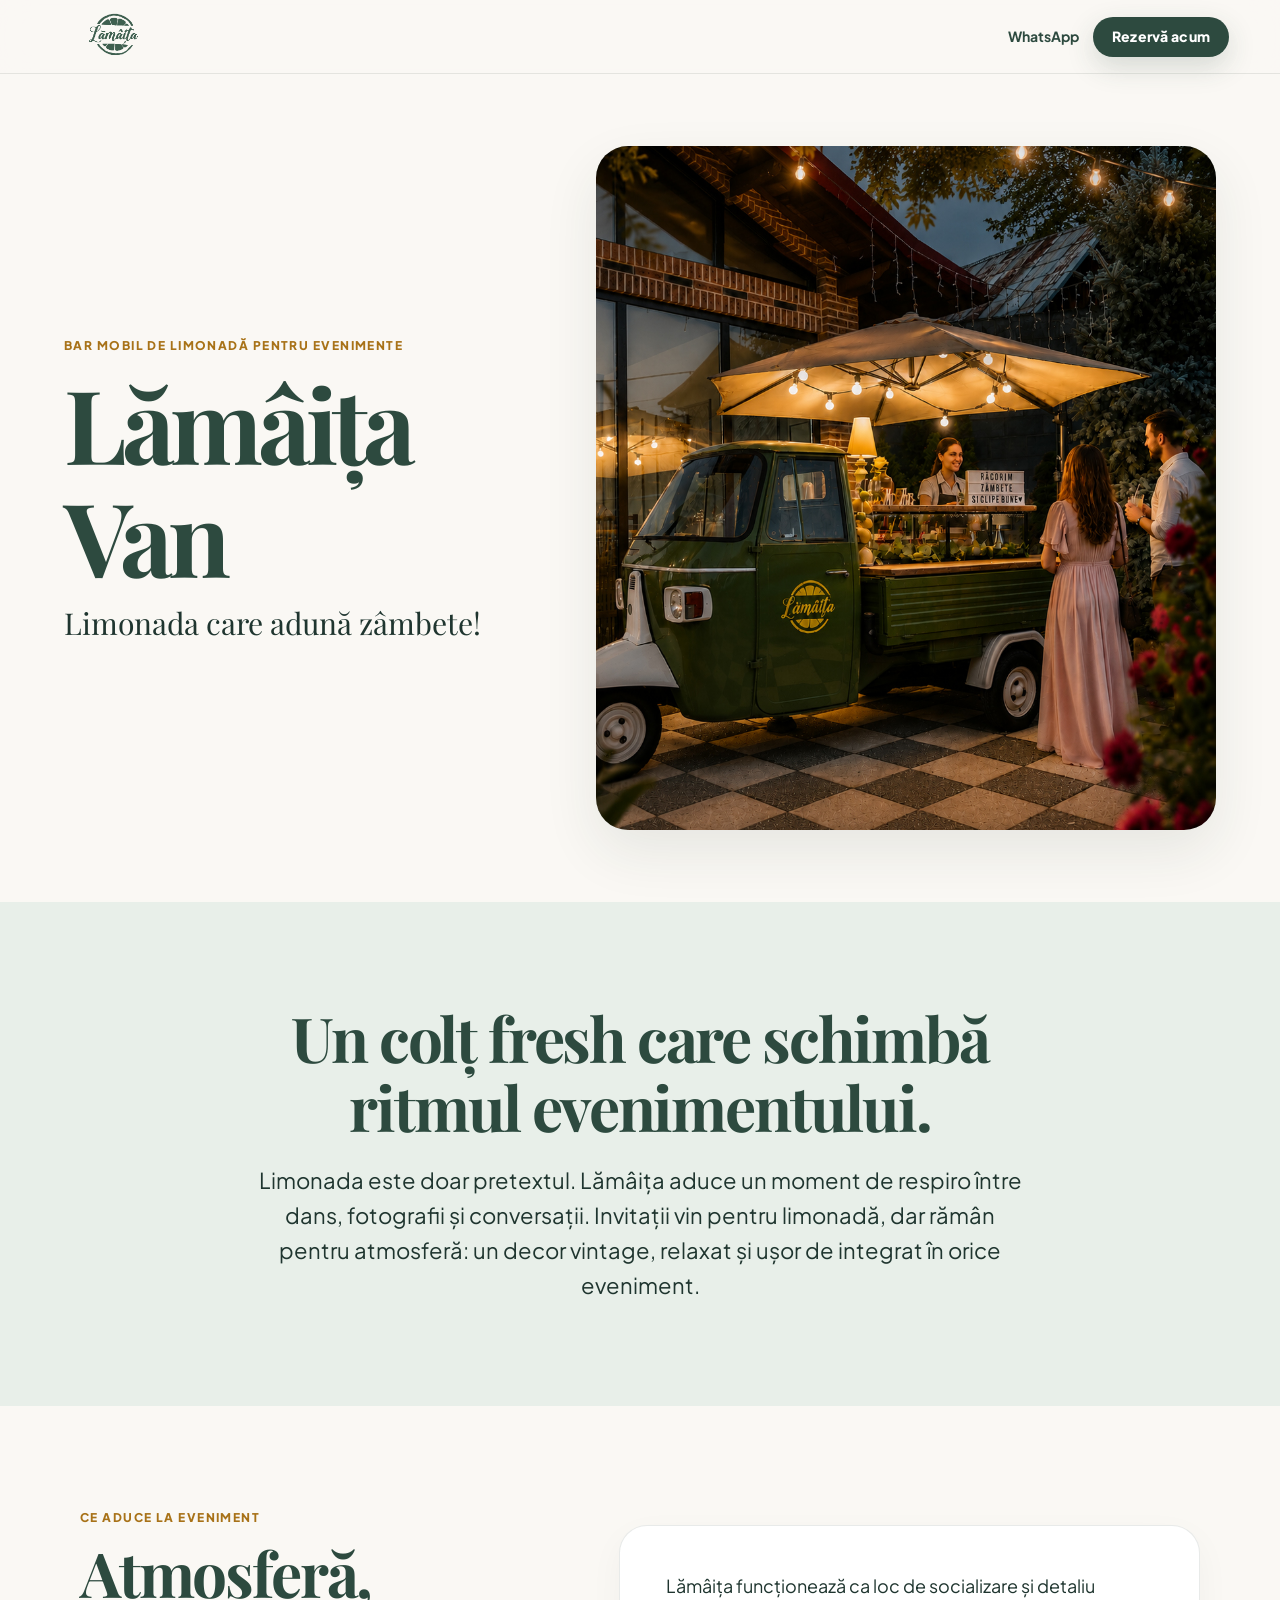
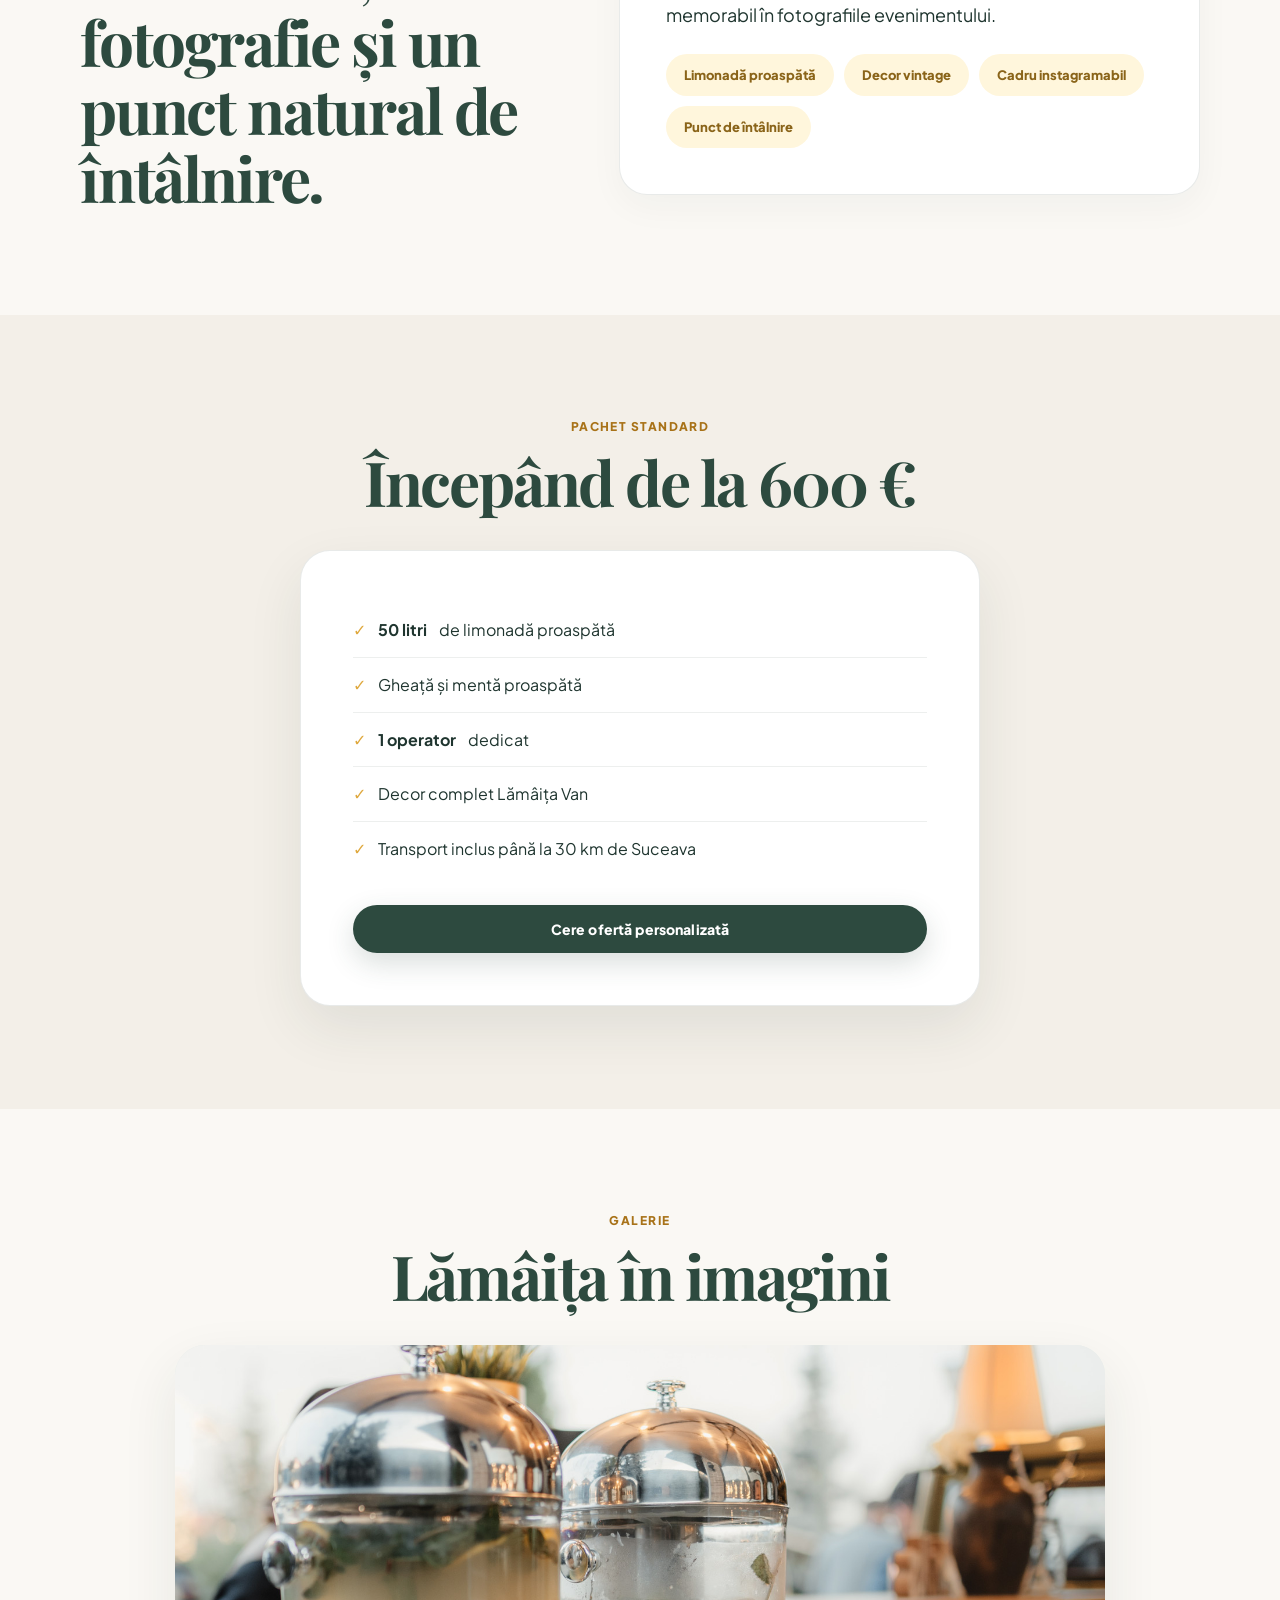
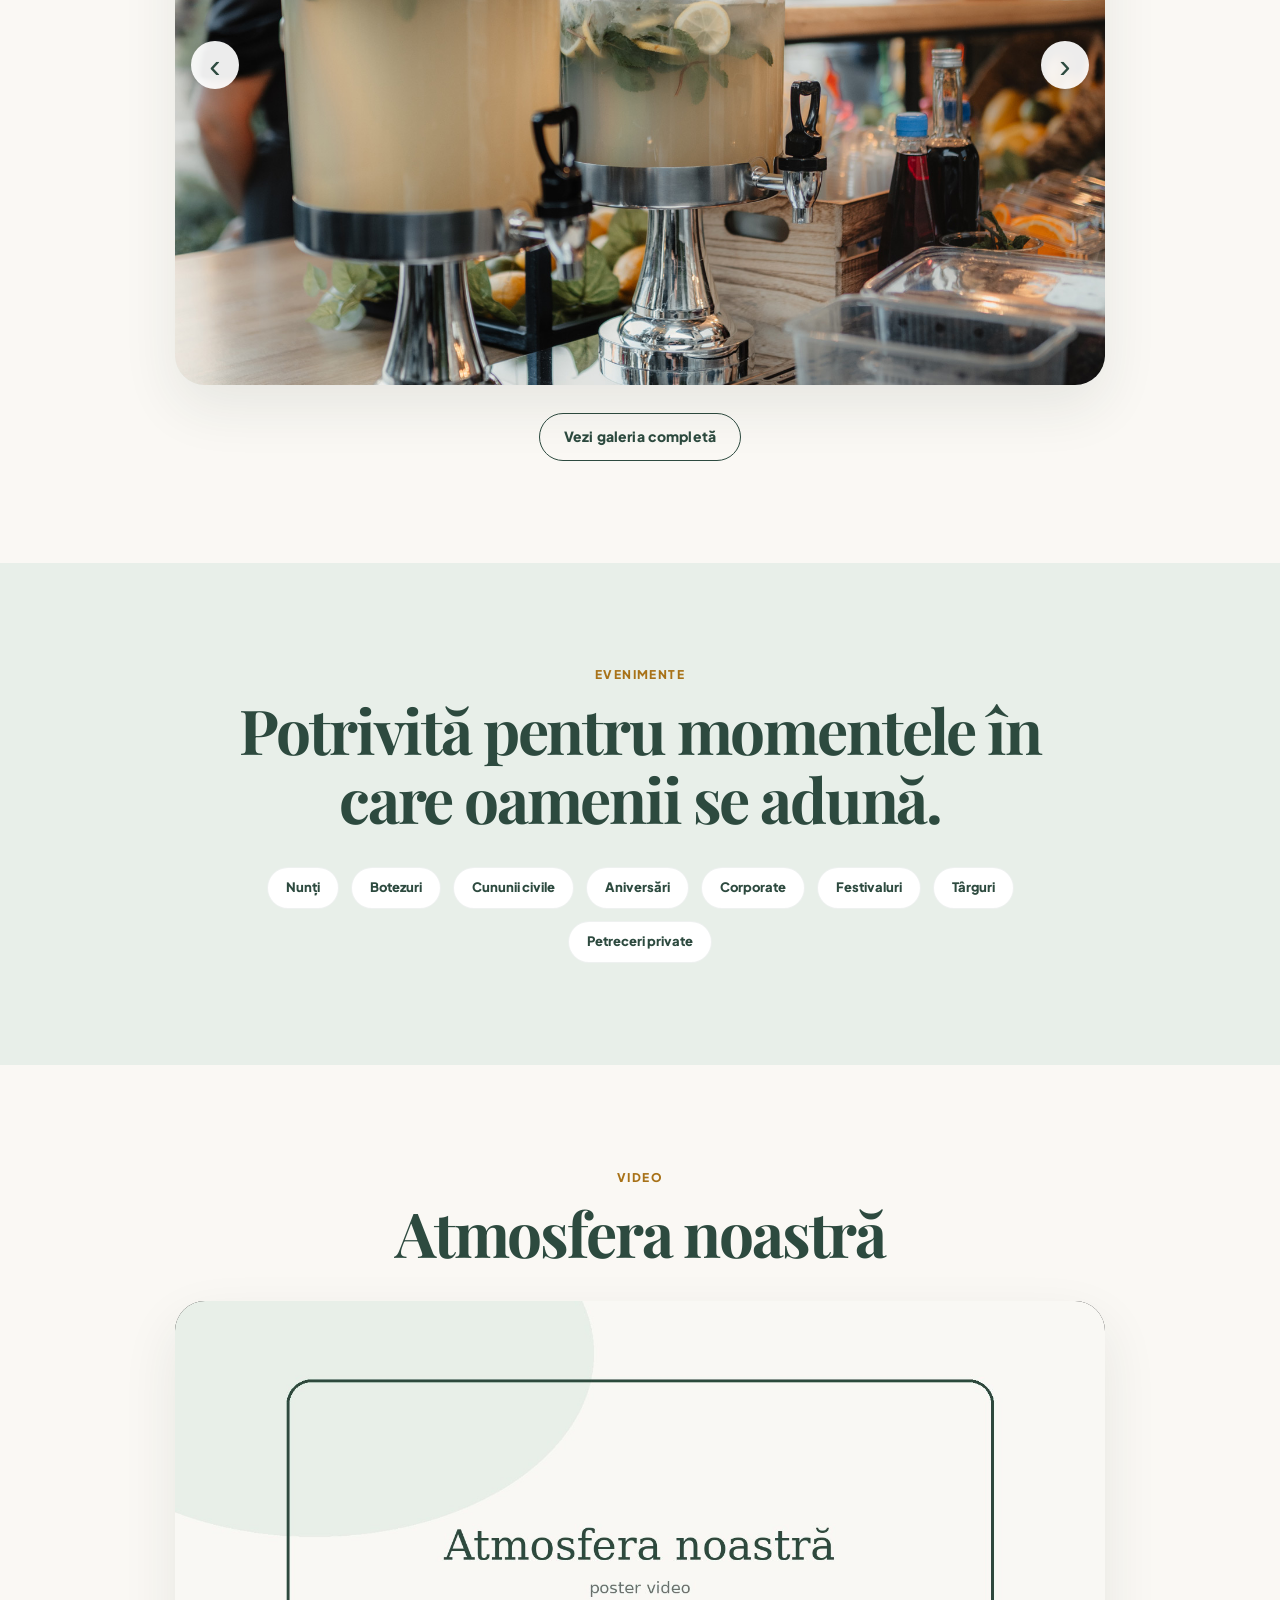
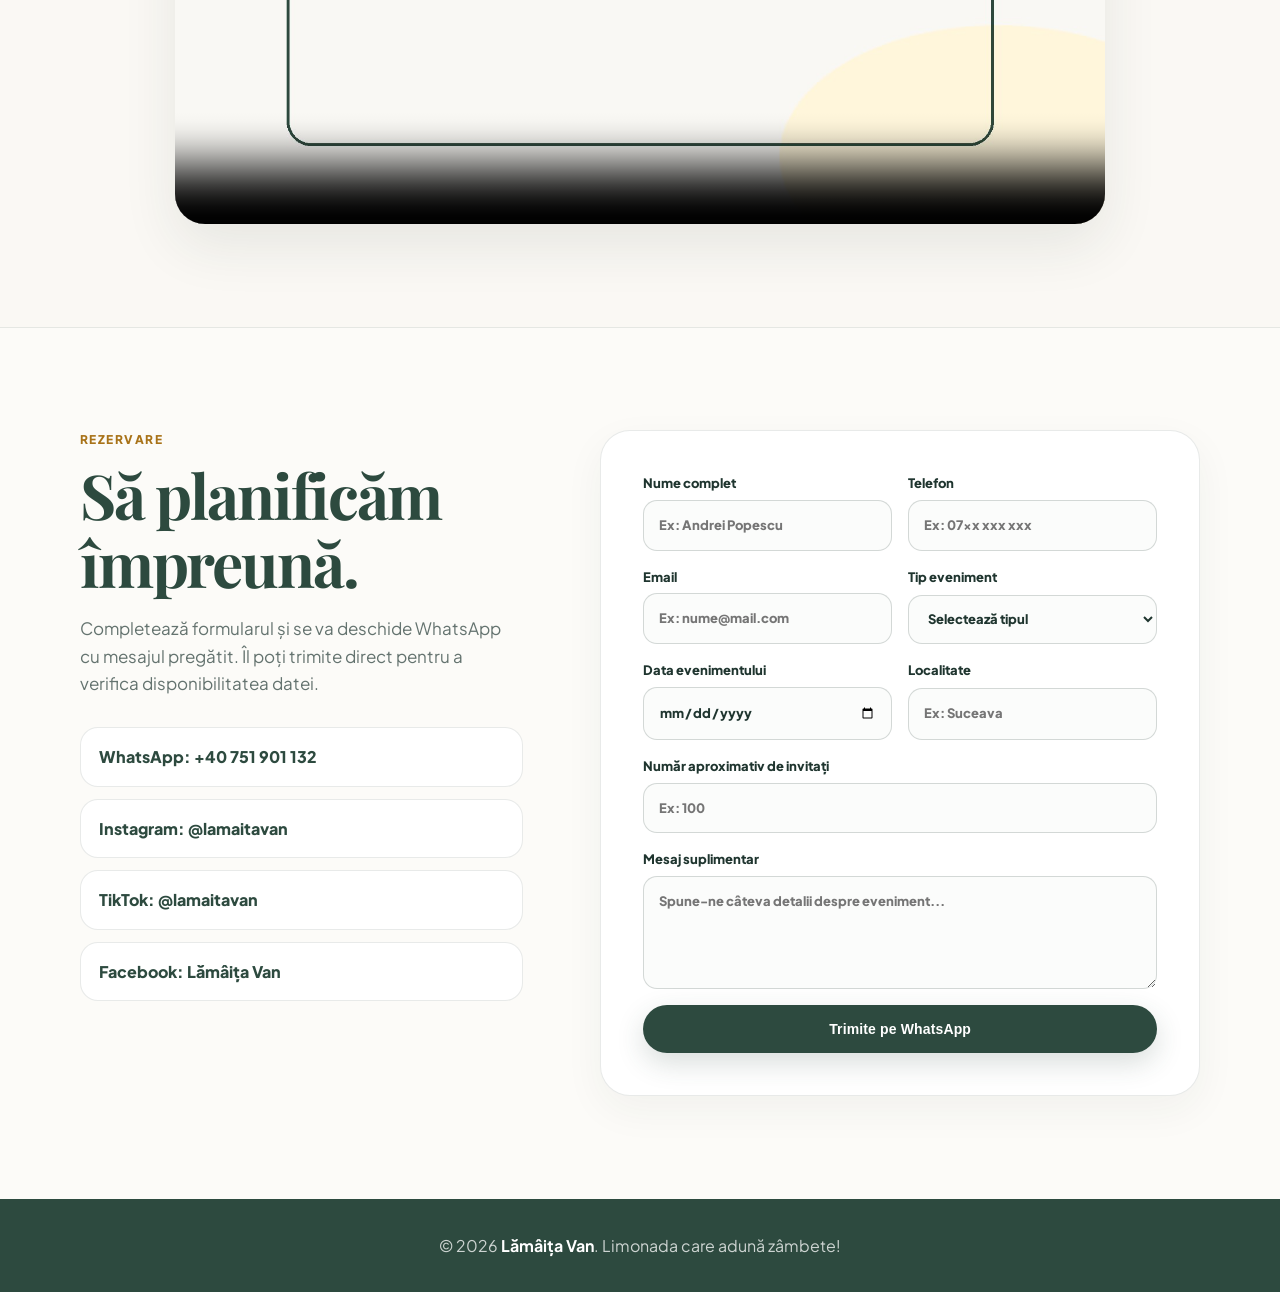
==== commit 5f7b7329: "Update index.html" ====
--- a/index.html
+++ b/index.html
@@ -52,6 +52,7 @@
             <span>Limonadă proaspătă</span>
             <span>Decor vintage</span>
             <span>Cadru instagramabil</span>
+            <span>Punct de întâlnire</span>
           </div>
         </div>
       </div>
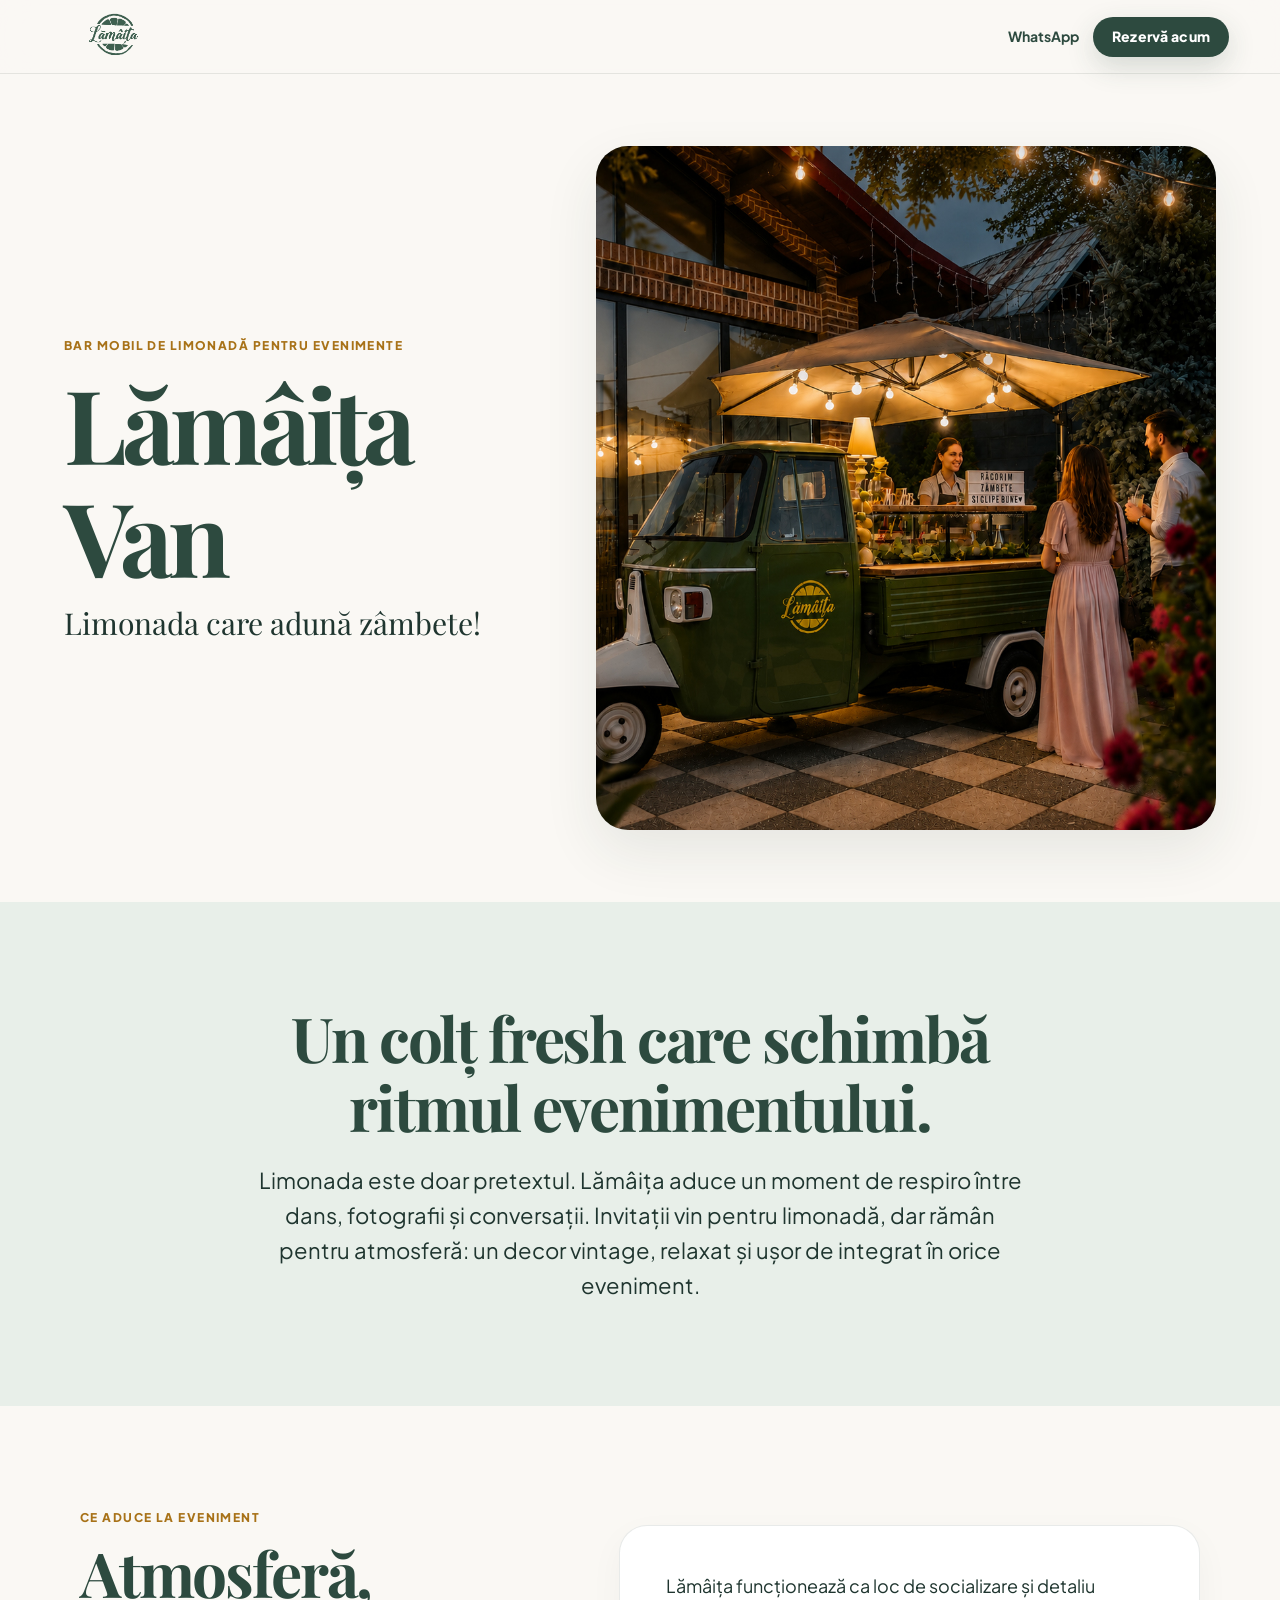
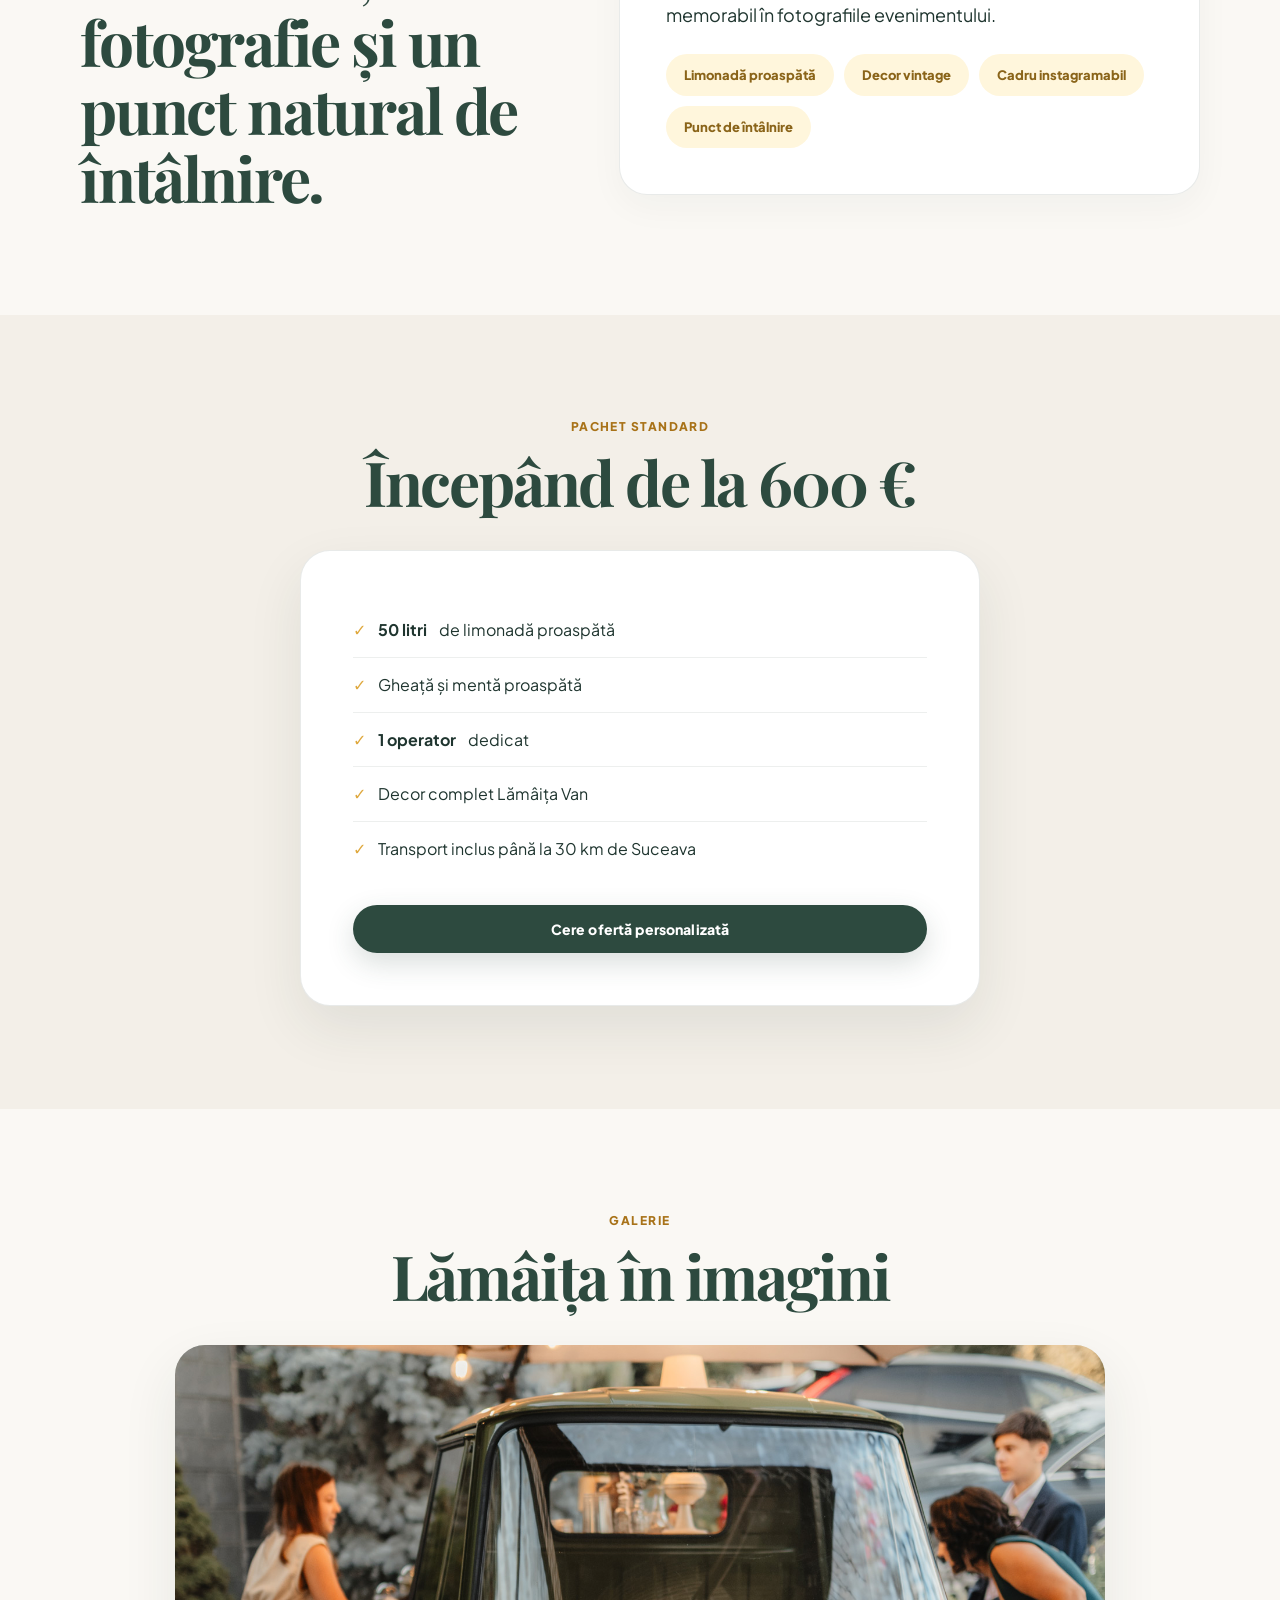
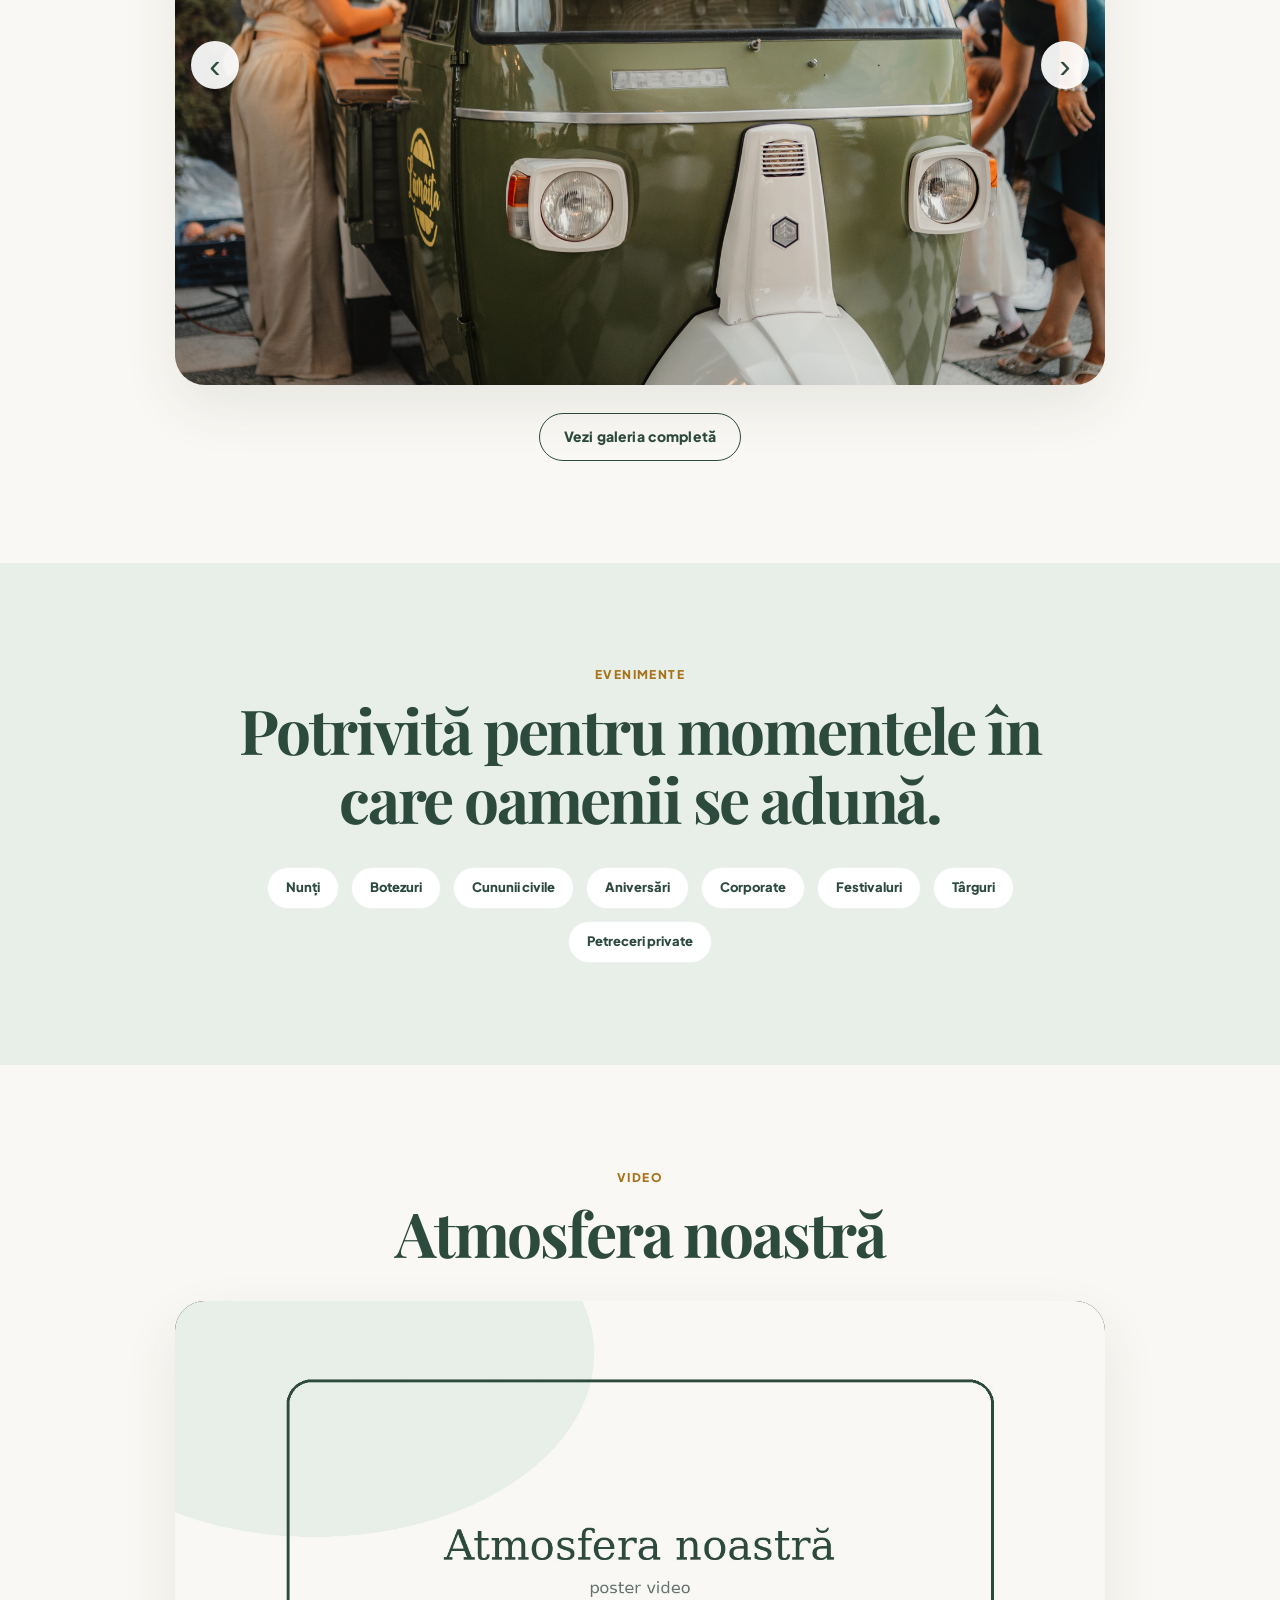
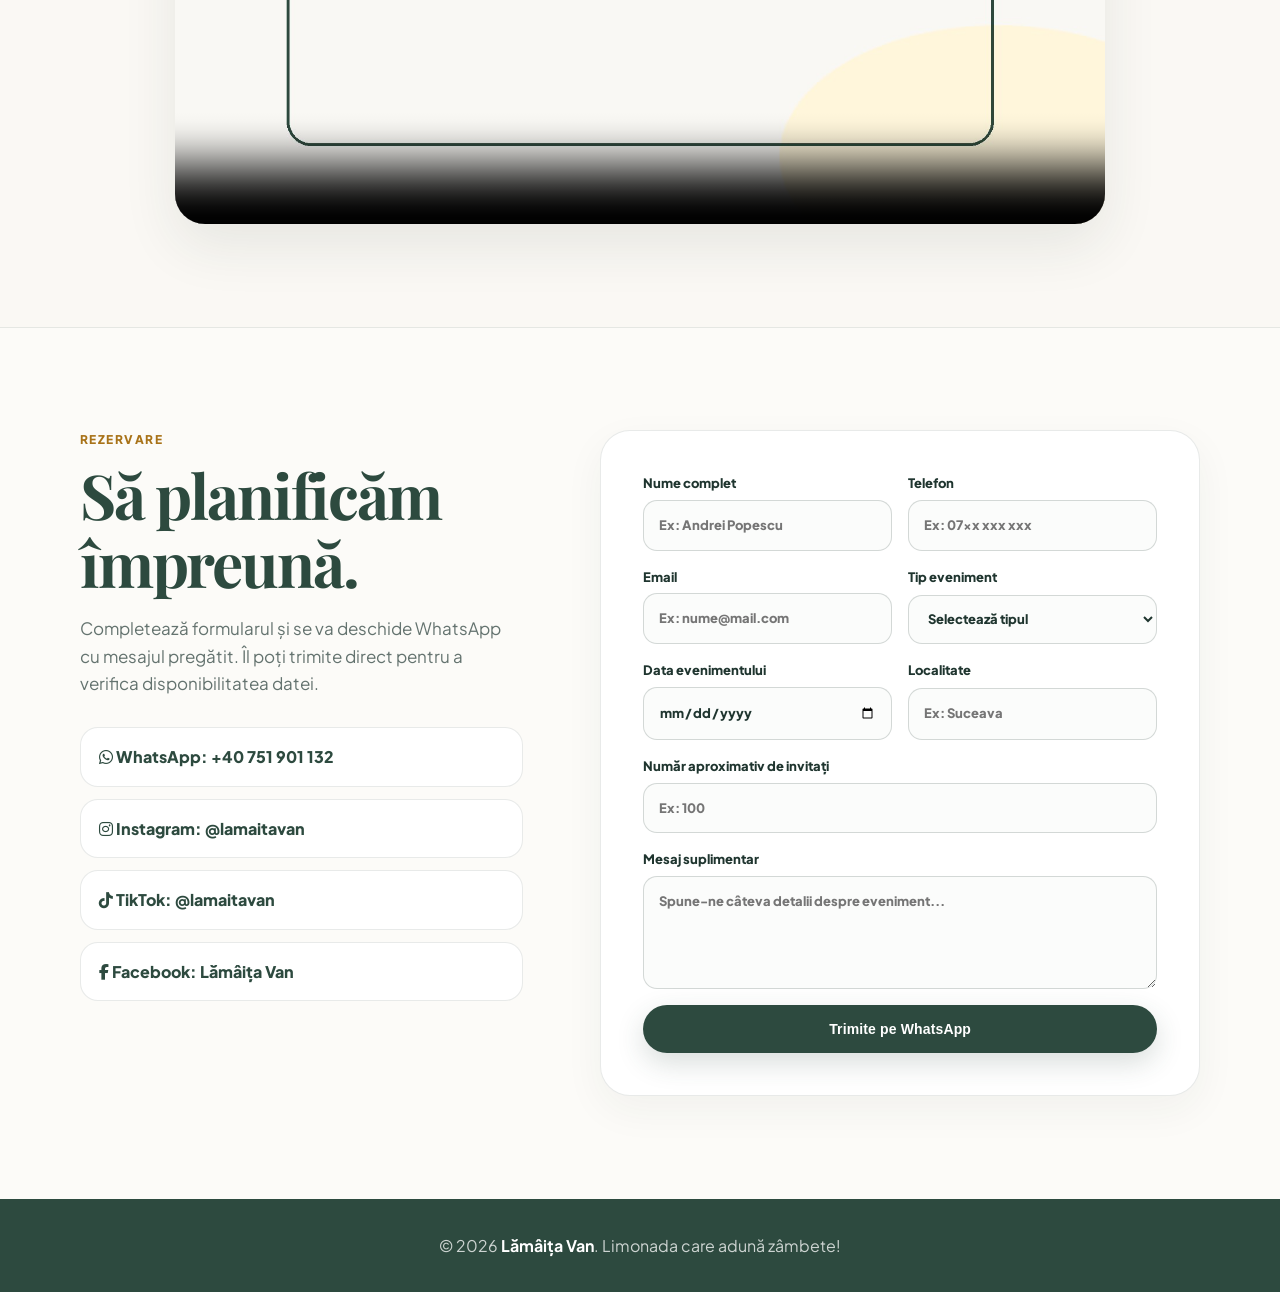
==== commit e7c079dd: "Update index.html" ====
--- a/index.html
+++ b/index.html
@@ -9,6 +9,7 @@
   <link rel="preconnect" href="https://fonts.gstatic.com" crossorigin>
   <link href="https://fonts.googleapis.com/css2?family=Playfair+Display:wght@600;700&family=Plus+Jakarta+Sans:wght@400;500;600;700&display=swap" rel="stylesheet">
   <link rel="stylesheet" href="assets/style.css" />
+  <link rel="stylesheet" href="https://cdnjs.cloudflare.com/ajax/libs/font-awesome/6.5.1/css/all.min.css">
 </head>
 <body>
   <header class="site-header">
@@ -135,22 +136,41 @@
           <h2 id="contact-title">Să planificăm împreună.</h2>
           <p>Completează formularul și se va deschide WhatsApp cu mesajul pregătit. Îl poți trimite direct pentru a verifica disponibilitatea datei.</p>
           <div class="contact-links">
-            <a href="https://wa.me/40751901132" target="_blank" rel="noopener">WhatsApp: +40 751 901 132</a>
-            <a href="https://instagram.com/lamaitavan" target="_blank" rel="noopener">Instagram: @lamaitavan</a>
-            <a href="https://tiktok.com/@lamaitavan" target="_blank" rel="noopener">TikTok: @lamaitavan</a>
-            <a href="#">Facebook: Lămâița Van</a>
+            <a href="https://wa.me/40751901132" target="_blank" rel="noopener">
+              <i class="fa-brands fa-whatsapp"></i>
+              WhatsApp: +40 751 901 132
+            </a>
+
+            <a href="https://instagram.com/lamaitavan" target="_blank" rel="noopener">
+              <i class="fa-brands fa-instagram"></i>
+              Instagram: @lamaitavan
+            </a>
+
+            <a href="https://tiktok.com/@lamaitavan" target="_blank" rel="noopener">
+              <i class="fa-brands fa-tiktok"></i>
+              TikTok: @lamaitavan
+            </a>
+
+            <a href="#">
+              <i class="fa-brands fa-facebook-f"></i>
+              Facebook: Lămâița Van
+            </a>
           </div>
         </div>
+
         <form class="booking-form" id="bookingForm">
           <label>Nume complet
             <input name="nume" type="text" autocomplete="name" required placeholder="Ex: Andrei Popescu" />
           </label>
+
           <label>Telefon
             <input name="telefon" type="tel" autocomplete="tel" required placeholder="Ex: 07xx xxx xxx" />
           </label>
+
           <label>Email
             <input name="email" type="email" autocomplete="email" placeholder="Ex: nume@mail.com" />
           </label>
+
           <label>Tip eveniment
             <select name="eveniment" required>
               <option value="" selected disabled>Selectează tipul</option>
@@ -163,18 +183,23 @@
               <option>Petrecere privată</option>
             </select>
           </label>
+
           <label>Data evenimentului
             <input name="data" type="date" required />
           </label>
+
           <label>Localitate
             <input name="localitate" type="text" required placeholder="Ex: Suceava" />
           </label>
+
           <label class="full">Număr aproximativ de invitați
             <input name="invitati" type="number" min="1" placeholder="Ex: 100" />
           </label>
+
           <label class="full">Mesaj suplimentar
             <textarea name="mesaj" rows="4" placeholder="Spune-ne câteva detalii despre eveniment..."></textarea>
           </label>
+
           <button class="btn btn-primary full" type="submit">Trimite pe WhatsApp</button>
         </form>
       </div>
@@ -188,3 +213,5 @@
   <script src="assets/script.js"></script>
 </body>
 </html>
+</body>
+</html>
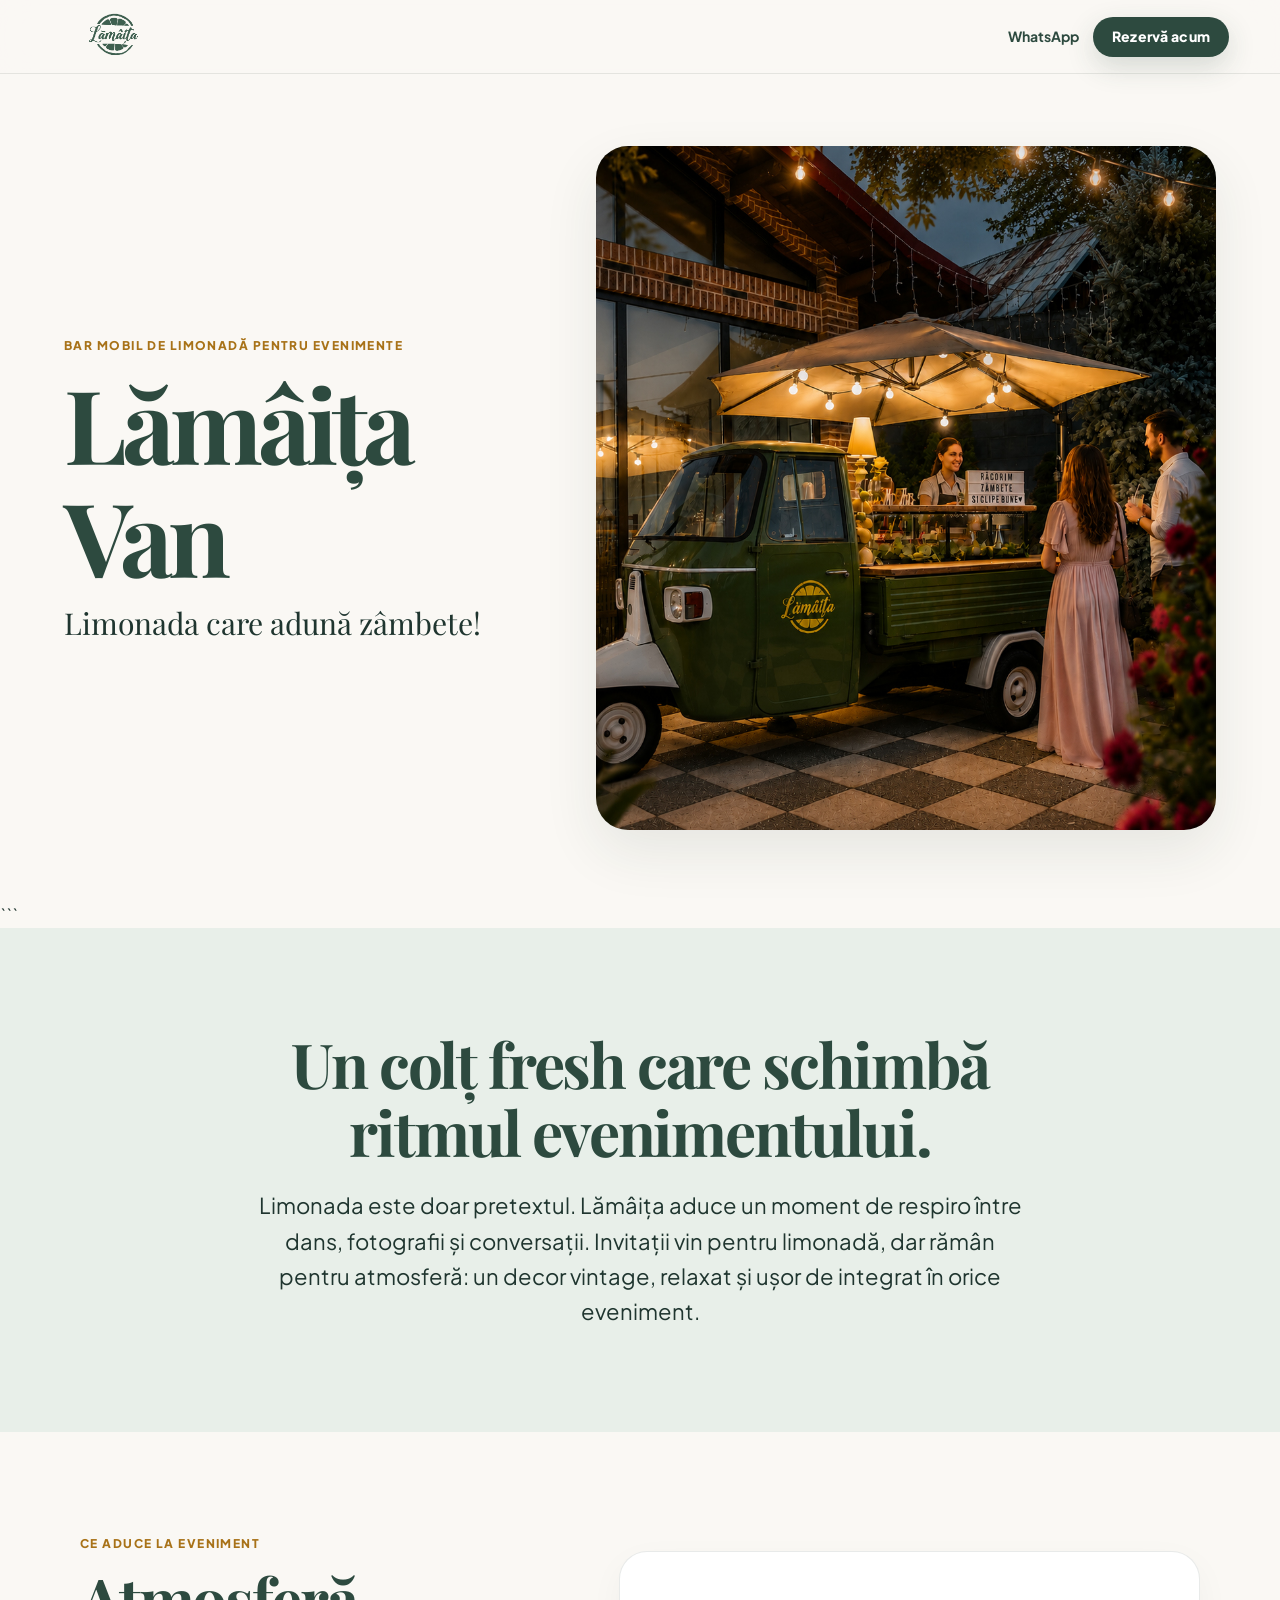
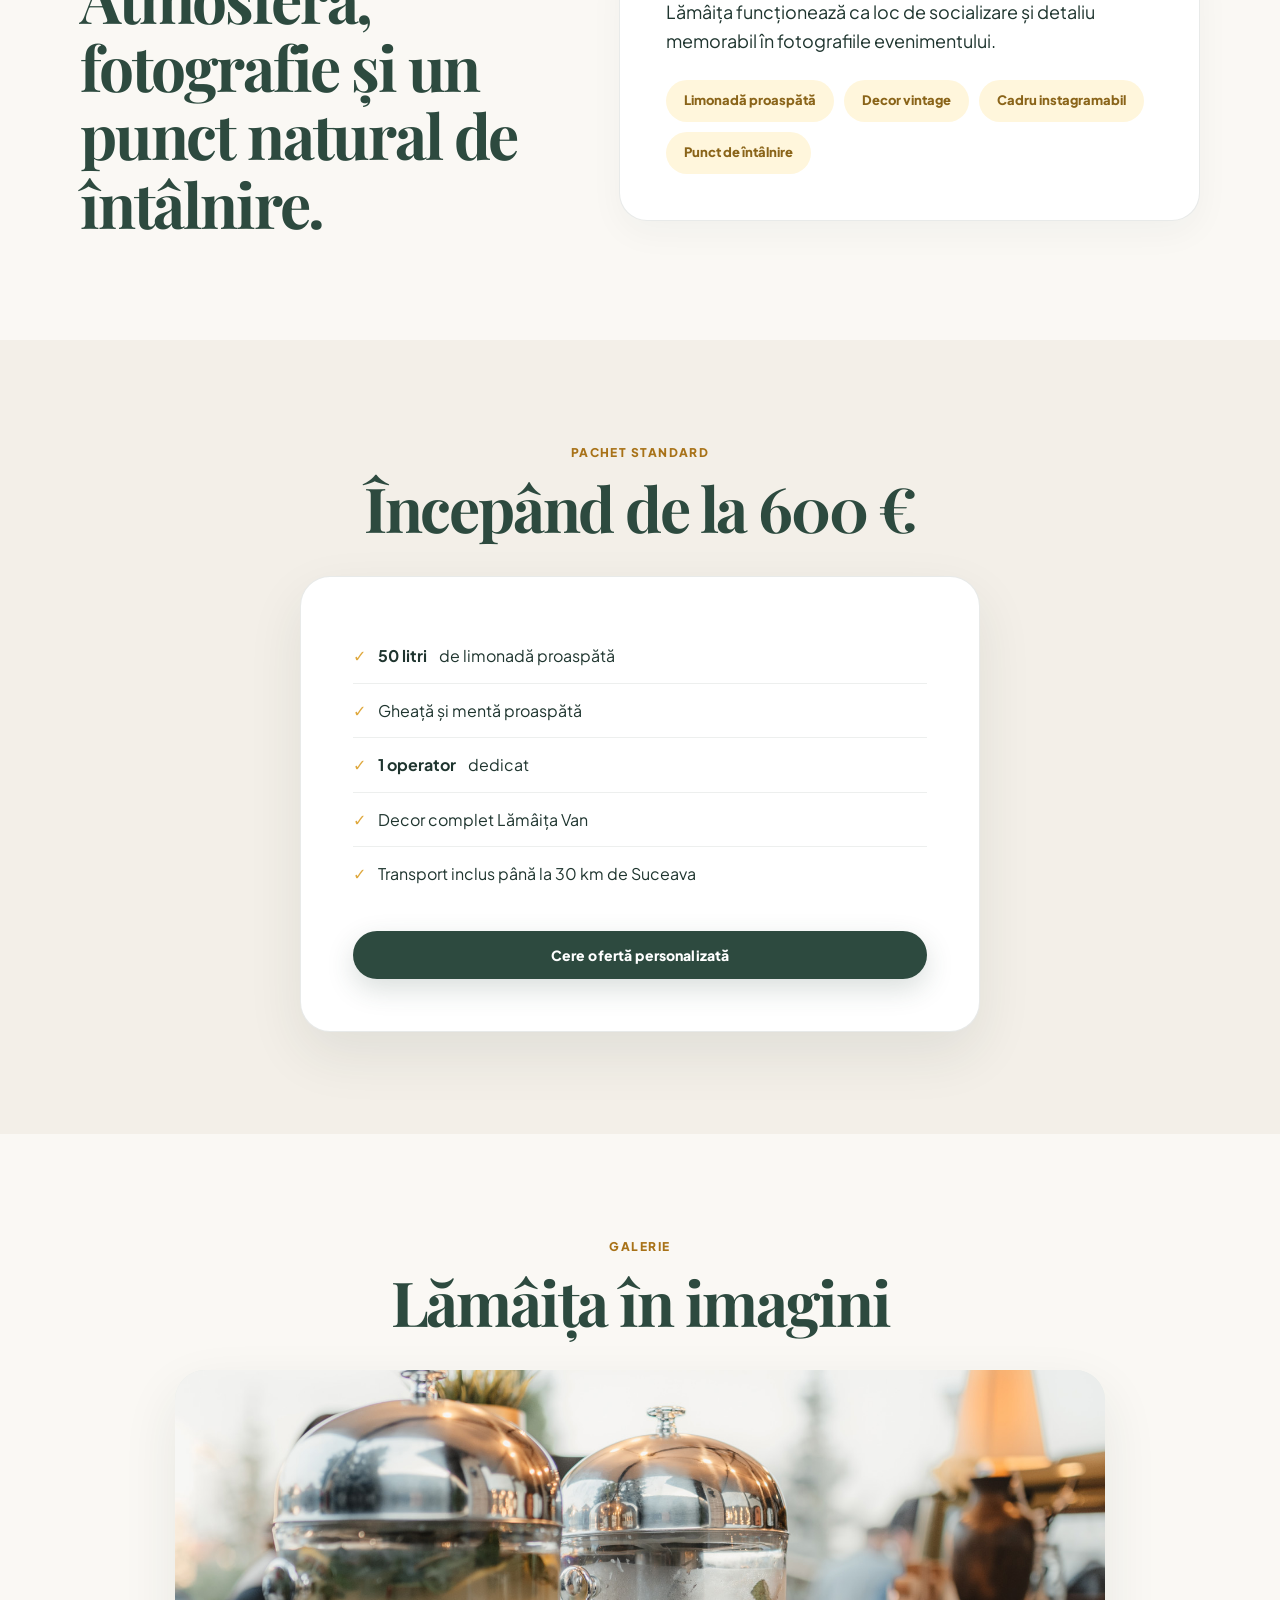
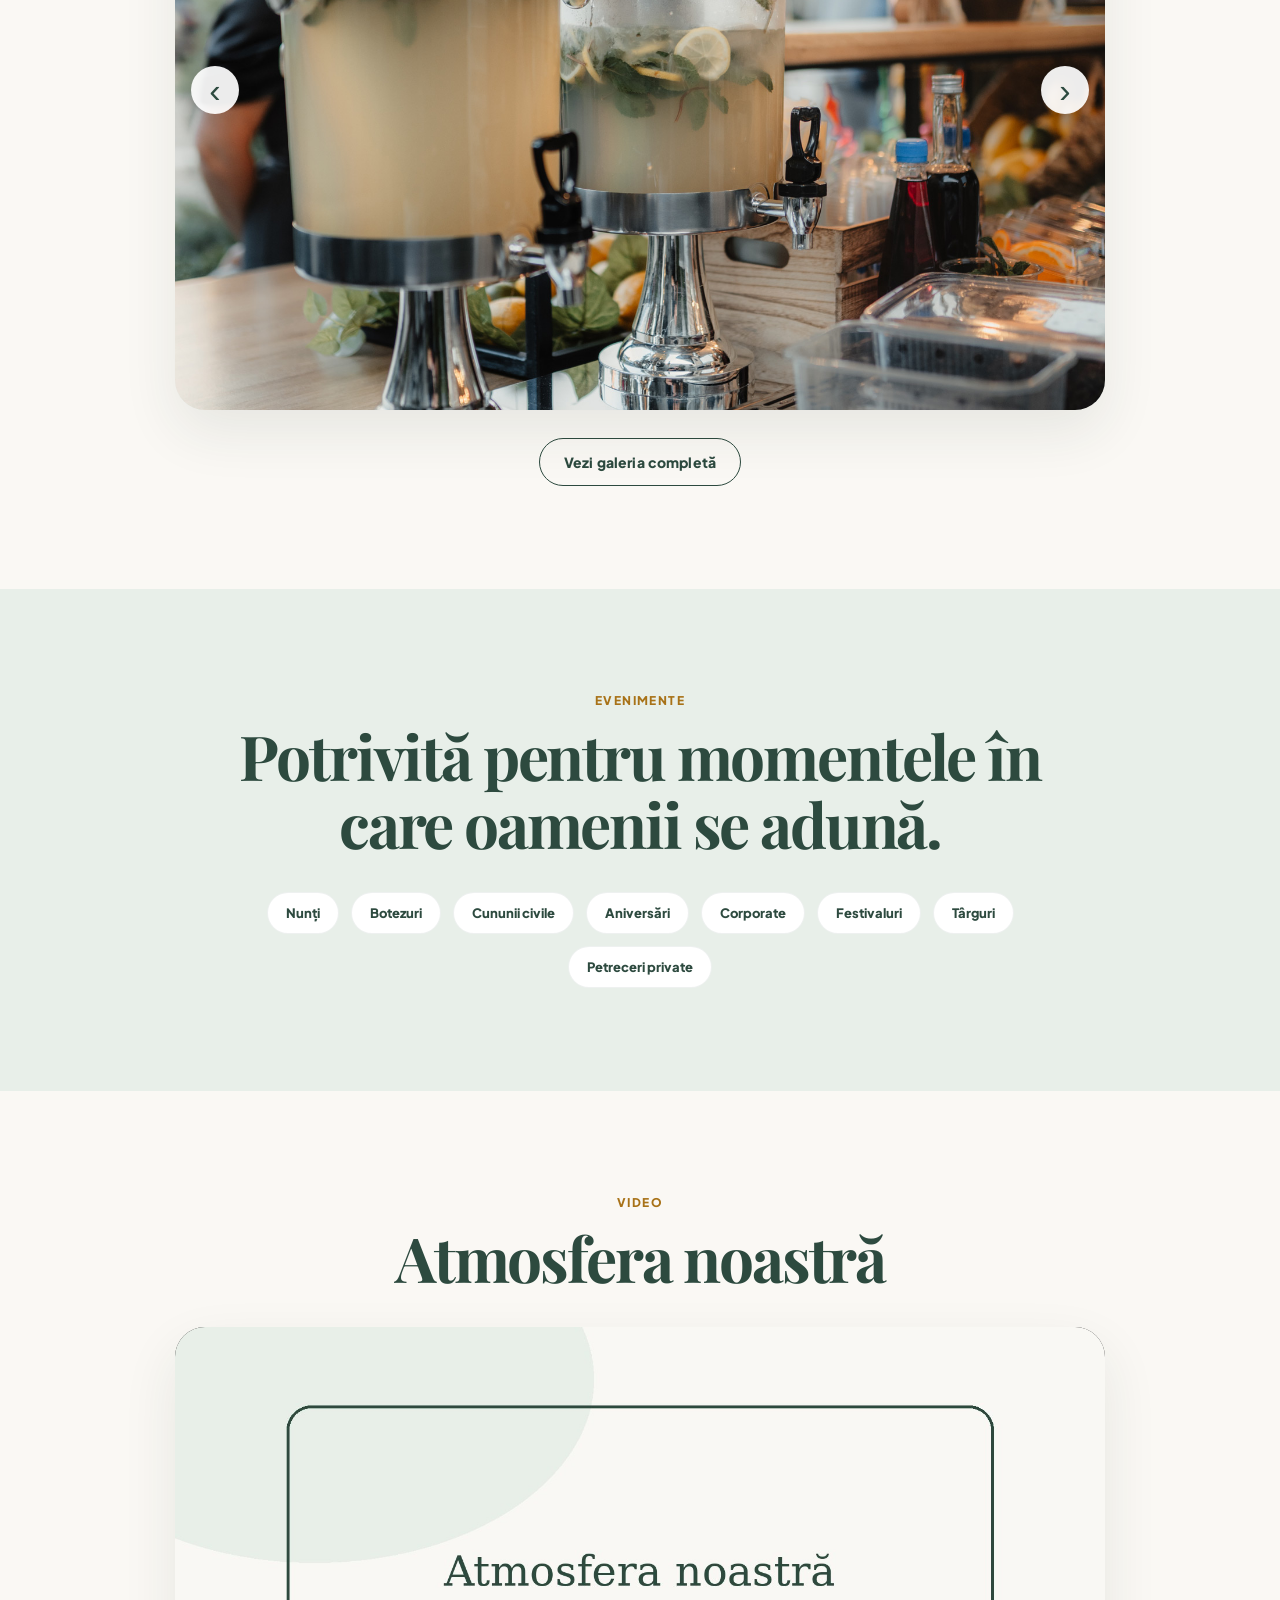
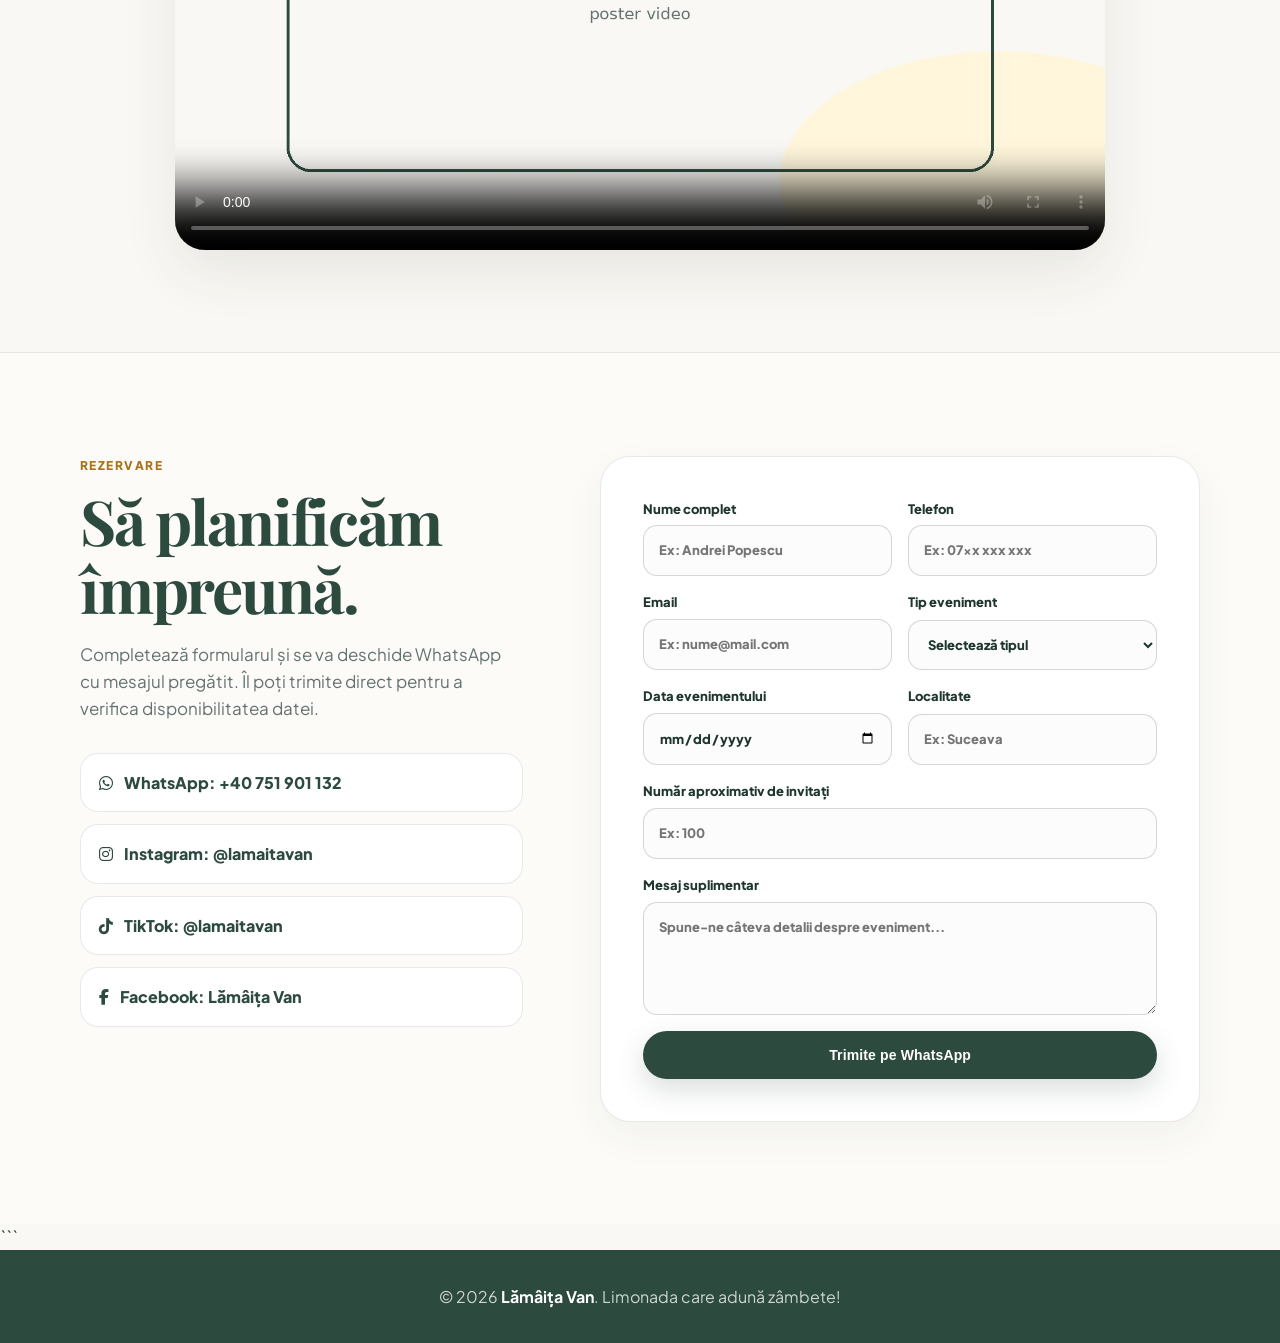
==== commit ccfdcd8a: "Update index.html" ====
--- a/index.html
+++ b/index.html
@@ -1,4 +1,5 @@
 <!doctype html>
+
 <html lang="ro">
 <head>
   <meta charset="utf-8" />
@@ -34,176 +35,179 @@
       </figure>
     </section>
 
-    <section class="intro section" aria-labelledby="intro-title">
-      <div class="narrow">
-        <h2 id="intro-title">Un colț fresh care schimbă ritmul evenimentului.</h2>
-        <p>Limonada este doar pretextul. Lămâița aduce un moment de respiro între dans, fotografii și conversații. Invitații vin pentru limonadă, dar rămân pentru atmosferă: un decor vintage, relaxat și ușor de integrat în orice eveniment.</p>
+```
+<section class="intro section" aria-labelledby="intro-title">
+  <div class="narrow">
+    <h2 id="intro-title">Un colț fresh care schimbă ritmul evenimentului.</h2>
+    <p>Limonada este doar pretextul. Lămâița aduce un moment de respiro între dans, fotografii și conversații. Invitații vin pentru limonadă, dar rămân pentru atmosferă: un decor vintage, relaxat și ușor de integrat în orice eveniment.</p>
+  </div>
+</section>
+
+<section class="experience section" aria-labelledby="experience-title">
+  <div class="split">
+    <div>
+      <p class="eyebrow">Ce aduce la eveniment</p>
+      <h2 id="experience-title">Atmosferă, fotografie și un punct natural de întâlnire.</h2>
+    </div>
+    <div class="soft-panel">
+      <p>Lămâița funcționează ca loc de socializare și detaliu memorabil în fotografiile evenimentului.</p>
+      <div class="mini-list" aria-label="Beneficii principale">
+        <span>Limonadă proaspătă</span>
+        <span>Decor vintage</span>
+        <span>Cadru instagramabil</span>
+        <span>Punct de întâlnire</span>
       </div>
-    </section>
-
-    <section class="experience section" aria-labelledby="experience-title">
-      <div class="split">
-        <div>
-          <p class="eyebrow">Ce aduce la eveniment</p>
-          <h2 id="experience-title">Atmosferă, fotografie și un punct natural de întâlnire.</h2>
-        </div>
-        <div class="soft-panel">
-          <p>Lămâița funcționează ca loc de socializare și detaliu memorabil în fotografiile evenimentului.</p>
-          <div class="mini-list" aria-label="Beneficii principale">
-            <span>Limonadă proaspătă</span>
-            <span>Decor vintage</span>
-            <span>Cadru instagramabil</span>
-            <span>Punct de întâlnire</span>
-          </div>
-        </div>
+    </div>
+  </div>
+</section>
+
+<section id="pachet" class="package section" aria-labelledby="package-title">
+  <div class="section-head">
+    <p class="eyebrow">Pachet standard</p>
+    <h2 id="package-title">Începând de la 600 €</h2>
+  </div>
+  <div class="package-card">
+    <ul>
+      <li><strong>50 litri</strong> de limonadă proaspătă</li>
+      <li>Gheață și mentă proaspătă</li>
+      <li><strong>1 operator</strong> dedicat</li>
+      <li>Decor complet Lămâița Van</li>
+      <li>Transport inclus până la 30 km de Suceava</li>
+    </ul>
+    <a class="btn btn-primary" href="#rezervare">Cere ofertă personalizată</a>
+  </div>
+</section>
+
+<section class="gallery-preview section" aria-labelledby="gallery-title">
+  <div class="section-head">
+    <p class="eyebrow">Galerie</p>
+    <h2 id="gallery-title">Lămâița în imagini</h2>
+    <p></p>
+  </div>
+  <div class="slider" data-slider>
+    <button class="slider-control prev" type="button" aria-label="Imaginea anterioară">‹</button>
+    <div class="slider-track">
+      <img src="assets/gallery-01.jpg" alt="Lămâița Van - galerie 1" />
+      <img src="assets/gallery-02.jpg" alt="Lămâița Van - galerie 2" />
+      <img src="assets/gallery-03.jpg" alt="Lămâița Van - galerie 3" />
+      <img src="assets/gallery-04.jpg" alt="Lămâița Van - galerie 4" />
+      <img src="assets/gallery-05.jpg" alt="Lămâița Van - galerie 5" />
+      <img src="assets/gallery-06.jpg" alt="Lămâița Van - galerie 6" />
+    </div>
+    <button class="slider-control next" type="button" aria-label="Imaginea următoare">›</button>
+  </div>
+  <div class="center">
+    <a class="btn btn-ghost" href="galerie.html">Vezi galeria completă</a>
+  </div>
+</section>
+
+<section class="events section" aria-labelledby="events-title">
+  <div class="section-head">
+    <p class="eyebrow">Evenimente</p>
+    <h2 id="events-title">Potrivită pentru momentele în care oamenii se adună.</h2>
+  </div>
+  <div class="event-tags">
+    <span>Nunți</span>
+    <span>Botezuri</span>
+    <span>Cununii civile</span>
+    <span>Aniversări</span>
+    <span>Corporate</span>
+    <span>Festivaluri</span>
+    <span>Târguri</span>
+    <span>Petreceri private</span>
+  </div>
+</section>
+
+<section class="video section" aria-labelledby="video-title">
+  <div class="section-head">
+    <p class="eyebrow">Video</p>
+    <h2 id="video-title">Atmosfera noastră</h2>
+  </div>
+  <div class="video-box">
+    <video controls preload="metadata" poster="assets/video-poster.jpg">
+      <source src="assets/lamaita-video.mp4" type="video/mp4" />
+      Browserul tău nu suportă redarea video.
+    </video>
+  </div>
+</section>
+
+<section id="rezervare" class="contact section" aria-labelledby="contact-title">
+  <div class="contact-grid">
+    <div class="contact-copy">
+      <p class="eyebrow">Rezervare</p>
+      <h2 id="contact-title">Să planificăm împreună.</h2>
+      <p>Completează formularul și se va deschide WhatsApp cu mesajul pregătit. Îl poți trimite direct pentru a verifica disponibilitatea datei.</p>
+      <div class="contact-links">
+        <a href="https://wa.me/40751901132" target="_blank" rel="noopener">
+          <i class="fa-brands fa-whatsapp"></i>
+          WhatsApp: +40 751 901 132
+        </a>
+
+        <a href="https://instagram.com/lamaitavan" target="_blank" rel="noopener">
+          <i class="fa-brands fa-instagram"></i>
+          Instagram: @lamaitavan
+        </a>
+
+        <a href="https://tiktok.com/@lamaitavan" target="_blank" rel="noopener">
+          <i class="fa-brands fa-tiktok"></i>
+          TikTok: @lamaitavan
+        </a>
+
+        <a href="https://www.facebook.com/profile.php?id=61582878017981" target="_blank" rel="noopener">
+          <i class="fa-brands fa-facebook-f"></i>
+          Facebook: Lămâița Van
+        </a>
       </div>
-    </section>
-
-    <section id="pachet" class="package section" aria-labelledby="package-title">
-      <div class="section-head">
-        <p class="eyebrow">Pachet standard</p>
-        <h2 id="package-title">Începând de la 600 €</h2>
-      </div>
-      <div class="package-card">
-        <ul>
-          <li><strong>50 litri</strong> de limonadă proaspătă</li>
-          <li>Gheață și mentă proaspătă</li>
-          <li><strong>1 operator</strong> dedicat</li>
-          <li>Decor complet Lămâița Van</li>
-          <li>Transport inclus până la 30 km de Suceava</li>
-        </ul>
-        <a class="btn btn-primary" href="#rezervare">Cere ofertă personalizată</a>
-      </div>
-    </section>
-
-    <section class="gallery-preview section" aria-labelledby="gallery-title">
-      <div class="section-head">
-        <p class="eyebrow">Galerie</p>
-        <h2 id="gallery-title">Lămâița în imagini</h2>
-        <p></p>
-      </div>
-      <div class="slider" data-slider>
-        <button class="slider-control prev" type="button" aria-label="Imaginea anterioară">‹</button>
-        <div class="slider-track">
-          <img src="assets/gallery-01.jpg" alt="Lămâița Van - galerie 1" />
-          <img src="assets/gallery-02.jpg" alt="Lămâița Van - galerie 2" />
-          <img src="assets/gallery-03.jpg" alt="Lămâița Van - galerie 3" />
-          <img src="assets/gallery-04.jpg" alt="Lămâița Van - galerie 4" />
-          <img src="assets/gallery-05.jpg" alt="Lămâița Van - galerie 5" />
-          <img src="assets/gallery-06.jpg" alt="Lămâița Van - galerie 6" />
-        </div>
-        <button class="slider-control next" type="button" aria-label="Imaginea următoare">›</button>
-      </div>
-      <div class="center">
-        <a class="btn btn-ghost" href="galerie.html">Vezi galeria completă</a>
-      </div>
-    </section>
-
-    <section class="events section" aria-labelledby="events-title">
-      <div class="section-head">
-        <p class="eyebrow">Evenimente</p>
-        <h2 id="events-title">Potrivită pentru momentele în care oamenii se adună.</h2>
-      </div>
-      <div class="event-tags">
-        <span>Nunți</span>
-        <span>Botezuri</span>
-        <span>Cununii civile</span>
-        <span>Aniversări</span>
-        <span>Corporate</span>
-        <span>Festivaluri</span>
-        <span>Târguri</span>
-        <span>Petreceri private</span>
-      </div>
-    </section>
-
-    <section class="video section" aria-labelledby="video-title">
-      <div class="section-head">
-        <p class="eyebrow">Video</p>
-        <h2 id="video-title">Atmosfera noastră</h2>
-      </div>
-      <div class="video-box">
-        <video controls preload="metadata" poster="assets/video-poster.jpg">
-          <source src="assets/lamaita-video.mp4" type="video/mp4" />
-          Browserul tău nu suportă redarea video.
-        </video>
-      </div>
-    </section>
-
-    <section id="rezervare" class="contact section" aria-labelledby="contact-title">
-      <div class="contact-grid">
-        <div class="contact-copy">
-          <p class="eyebrow">Rezervare</p>
-          <h2 id="contact-title">Să planificăm împreună.</h2>
-          <p>Completează formularul și se va deschide WhatsApp cu mesajul pregătit. Îl poți trimite direct pentru a verifica disponibilitatea datei.</p>
-          <div class="contact-links">
-            <a href="https://wa.me/40751901132" target="_blank" rel="noopener">
-              <i class="fa-brands fa-whatsapp"></i>
-              WhatsApp: +40 751 901 132
-            </a>
-
-            <a href="https://instagram.com/lamaitavan" target="_blank" rel="noopener">
-              <i class="fa-brands fa-instagram"></i>
-              Instagram: @lamaitavan
-            </a>
-
-            <a href="https://tiktok.com/@lamaitavan" target="_blank" rel="noopener">
-              <i class="fa-brands fa-tiktok"></i>
-              TikTok: @lamaitavan
-            </a>
-
-            <a href="#">
-              <i class="fa-brands fa-facebook-f"></i>
-              Facebook: Lămâița Van
-            </a>
-          </div>
-        </div>
-
-        <form class="booking-form" id="bookingForm">
-          <label>Nume complet
-            <input name="nume" type="text" autocomplete="name" required placeholder="Ex: Andrei Popescu" />
-          </label>
-
-          <label>Telefon
-            <input name="telefon" type="tel" autocomplete="tel" required placeholder="Ex: 07xx xxx xxx" />
-          </label>
-
-          <label>Email
-            <input name="email" type="email" autocomplete="email" placeholder="Ex: nume@mail.com" />
-          </label>
-
-          <label>Tip eveniment
-            <select name="eveniment" required>
-              <option value="" selected disabled>Selectează tipul</option>
-              <option>Nuntă</option>
-              <option>Botez</option>
-              <option>Cununie civilă</option>
-              <option>Aniversare</option>
-              <option>Eveniment corporate</option>
-              <option>Festival / Târg</option>
-              <option>Petrecere privată</option>
-            </select>
-          </label>
-
-          <label>Data evenimentului
-            <input name="data" type="date" required />
-          </label>
-
-          <label>Localitate
-            <input name="localitate" type="text" required placeholder="Ex: Suceava" />
-          </label>
-
-          <label class="full">Număr aproximativ de invitați
-            <input name="invitati" type="number" min="1" placeholder="Ex: 100" />
-          </label>
-
-          <label class="full">Mesaj suplimentar
-            <textarea name="mesaj" rows="4" placeholder="Spune-ne câteva detalii despre eveniment..."></textarea>
-          </label>
-
-          <button class="btn btn-primary full" type="submit">Trimite pe WhatsApp</button>
-        </form>
-      </div>
-    </section>
+    </div>
+
+    <form class="booking-form" id="bookingForm">
+      <label>Nume complet
+        <input name="nume" type="text" autocomplete="name" required placeholder="Ex: Andrei Popescu" />
+      </label>
+
+      <label>Telefon
+        <input name="telefon" type="tel" autocomplete="tel" required placeholder="Ex: 07xx xxx xxx" />
+      </label>
+
+      <label>Email
+        <input name="email" type="email" autocomplete="email" placeholder="Ex: nume@mail.com" />
+      </label>
+
+      <label>Tip eveniment
+        <select name="eveniment" required>
+          <option value="" selected disabled>Selectează tipul</option>
+          <option>Nuntă</option>
+          <option>Botez</option>
+          <option>Cununie civilă</option>
+          <option>Aniversare</option>
+          <option>Eveniment corporate</option>
+          <option>Festival / Târg</option>
+          <option>Petrecere privată</option>
+        </select>
+      </label>
+
+      <label>Data evenimentului
+        <input name="data" type="date" required />
+      </label>
+
+      <label>Localitate
+        <input name="localitate" type="text" required placeholder="Ex: Suceava" />
+      </label>
+
+      <label class="full">Număr aproximativ de invitați
+        <input name="invitati" type="number" min="1" placeholder="Ex: 100" />
+      </label>
+
+      <label class="full">Mesaj suplimentar
+        <textarea name="mesaj" rows="4" placeholder="Spune-ne câteva detalii despre eveniment..."></textarea>
+      </label>
+
+      <button class="btn btn-primary full" type="submit">Trimite pe WhatsApp</button>
+    </form>
+  </div>
+</section>
+```
+
   </main>
 
   <footer class="site-footer">
@@ -211,7 +215,6 @@
   </footer>
 
   <script src="assets/script.js"></script>
+
 </body>
 </html>
-</body>
-</html>
--- a/assets/style.css
+++ b/assets/style.css
@@ -15,6 +15,7 @@
 
 * { box-sizing: border-box; }
 html { scroll-behavior: smooth; }
+
 body {
   margin: 0;
   background: var(--bg);
@@ -23,8 +24,20 @@
   line-height: 1.6;
   -webkit-font-smoothing: antialiased;
 }
-a { color: inherit; text-decoration: none; }
-img, video { display: block; width: 100%; max-width: 100%; }
+
+a {
+  color: inherit;
+  text-decoration: none;
+}
+
+img,
+video {
+  display: block;
+  width: 100%;
+  max-width: 100%;
+}
+
+/* HEADER */
 
 .site-header {
   position: sticky;
@@ -40,9 +53,26 @@
   backdrop-filter: blur(16px);
   border-bottom: 1px solid var(--line);
 }
-.brand img { width: auto; height: 72px; object-fit: contain; }
-.top-actions { display: flex; align-items: center; gap: 14px; }
-.phone-link { font-size: 14px; font-weight: 700; color: var(--green); }
+
+.brand img {
+  width: auto;
+  height: 72px;
+  object-fit: contain;
+}
+
+.top-actions {
+  display: flex;
+  align-items: center;
+  gap: 14px;
+}
+
+.phone-link {
+  font-size: 14px;
+  font-weight: 700;
+  color: var(--green);
+}
+
+/* BUTTONS */
 
 .btn {
   display: inline-flex;
@@ -58,14 +88,45 @@
   cursor: pointer;
   transition: transform 180ms ease, box-shadow 180ms ease, background 180ms ease;
 }
-.btn:hover { transform: translateY(-2px); }
-.btn-primary { background: var(--green); color: white; box-shadow: 0 10px 28px rgba(45, 74, 63, 0.18); }
-.btn-ghost { background: transparent; color: var(--green); border-color: var(--green); }
-.btn-small { min-height: 40px; padding: 0 18px; }
-
-.section { padding: clamp(62px, 8vw, 105px) clamp(20px, 5vw, 72px); }
-.narrow { max-width: 780px; margin: 0 auto; text-align: center; }
-.center { text-align: center; margin-top: 28px; }
+
+.btn:hover {
+  transform: translateY(-2px);
+}
+
+.btn-primary {
+  background: var(--green);
+  color: white;
+  box-shadow: 0 10px 28px rgba(45, 74, 63, 0.18);
+}
+
+.btn-ghost {
+  background: transparent;
+  color: var(--green);
+  border-color: var(--green);
+}
+
+.btn-small {
+  min-height: 40px;
+  padding: 0 18px;
+}
+
+/* GENERAL */
+
+.section {
+  padding: clamp(62px, 8vw, 105px) clamp(20px, 5vw, 72px);
+}
+
+.narrow {
+  max-width: 780px;
+  margin: 0 auto;
+  text-align: center;
+}
+
+.center {
+  text-align: center;
+  margin-top: 28px;
+}
+
 .eyebrow {
   margin: 0 0 12px;
   color: #a87218;
@@ -74,10 +135,32 @@
   letter-spacing: 0.12em;
   text-transform: uppercase;
 }
-h1, h2 { font-family: var(--serif); font-weight: 700; line-height: 1.1; margin: 0; color: var(--green); }
-h1 { font-size: clamp(54px, 8vw, 108px); letter-spacing: -0.05em; }
-h2 { font-size: clamp(34px, 5vw, 62px); letter-spacing: -0.035em; }
-p { margin: 0; color: var(--muted); }
+
+h1,
+h2 {
+  font-family: var(--serif);
+  font-weight: 700;
+  line-height: 1.1;
+  margin: 0;
+  color: var(--green);
+}
+
+h1 {
+  font-size: clamp(54px, 8vw, 108px);
+  letter-spacing: -0.05em;
+}
+
+h2 {
+  font-size: clamp(34px, 5vw, 62px);
+  letter-spacing: -0.035em;
+}
+
+p {
+  margin: 0;
+  color: var(--muted);
+}
+
+/* HERO */
 
 .hero {
   min-height: calc(100vh - 74px);
@@ -87,7 +170,11 @@
   align-items: center;
   padding: clamp(38px, 6vw, 72px) clamp(20px, 5vw, 72px);
 }
-.hero-copy { max-width: 590px; }
+
+.hero-copy {
+  max-width: 590px;
+}
+
 .hero-line {
   margin-top: 14px;
   font-family: var(--serif);
@@ -95,7 +182,14 @@
   color: var(--ink);
   line-height: 1.12;
 }
-.hero-actions { display: flex; gap: 14px; flex-wrap: wrap; margin-top: 34px; }
+
+.hero-actions {
+  display: flex;
+  gap: 14px;
+  flex-wrap: wrap;
+  margin-top: 34px;
+}
+
 .hero-media {
   margin: 0;
   overflow: hidden;
@@ -103,10 +197,25 @@
   box-shadow: var(--shadow);
   background: var(--green-soft);
 }
-.hero-media img { height: min(76vh, 730px); object-fit: cover; }
-
-.intro { background: var(--green-soft); }
-.intro p { margin-top: 22px; font-size: clamp(17px, 2.2vw, 22px); color: var(--ink); }
+
+.hero-media img {
+  height: min(76vh, 730px);
+  object-fit: cover;
+}
+
+/* INTRO */
+
+.intro {
+  background: var(--green-soft);
+}
+
+.intro p {
+  margin-top: 22px;
+  font-size: clamp(17px, 2.2vw, 22px);
+  color: var(--ink);
+}
+
+/* EXPERIENCE */
 
 .split {
   max-width: 1120px;
@@ -116,6 +225,7 @@
   gap: clamp(28px, 5vw, 76px);
   align-items: center;
 }
+
 .soft-panel {
   background: var(--paper);
   border: 1px solid var(--line);
@@ -123,8 +233,19 @@
   padding: clamp(26px, 4vw, 46px);
   box-shadow: 0 12px 35px rgba(31, 53, 47, 0.04);
 }
-.soft-panel p { color: var(--ink); font-size: 18px; }
-.mini-list { display: flex; flex-wrap: wrap; gap: 10px; margin-top: 24px; }
+
+.soft-panel p {
+  color: var(--ink);
+  font-size: 18px;
+}
+
+.mini-list {
+  display: flex;
+  flex-wrap: wrap;
+  gap: 10px;
+  margin-top: 24px;
+}
+
 .mini-list span,
 .event-tags span {
   display: inline-flex;
@@ -138,9 +259,22 @@
   font-size: 13px;
 }
 
-.package { background: #f3efe8; }
-.section-head { max-width: 820px; margin: 0 auto 34px; text-align: center; }
-.section-head p:last-child { margin-top: 12px; }
+/* PACKAGE */
+
+.package {
+  background: #f3efe8;
+}
+
+.section-head {
+  max-width: 820px;
+  margin: 0 auto 34px;
+  text-align: center;
+}
+
+.section-head p:last-child {
+  margin-top: 12px;
+}
+
 .package-card {
   max-width: 680px;
   margin: 0 auto;
@@ -150,7 +284,13 @@
   box-shadow: var(--shadow);
   border: 1px solid var(--line);
 }
-.package-card ul { list-style: none; padding: 0; margin: 0 0 30px; }
+
+.package-card ul {
+  list-style: none;
+  padding: 0;
+  margin: 0 0 30px;
+}
+
 .package-card li {
   display: flex;
   gap: 12px;
@@ -158,9 +298,22 @@
   border-bottom: 1px solid rgba(31, 53, 47, 0.08);
   color: var(--ink);
 }
-.package-card li::before { content: '✓'; color: var(--gold); font-weight: 900; }
-.package-card li:last-child { border-bottom: 0; }
-.package-card .btn { width: 100%; }
+
+.package-card li::before {
+  content: '✓';
+  color: var(--gold);
+  font-weight: 900;
+}
+
+.package-card li:last-child {
+  border-bottom: 0;
+}
+
+.package-card .btn {
+  width: 100%;
+}
+
+/* SLIDER */
 
 .slider {
   position: relative;
@@ -171,15 +324,18 @@
   background: var(--green-soft);
   box-shadow: var(--shadow);
 }
+
 .slider-track {
   display: flex;
   transition: transform 450ms ease;
 }
+
 .slider-track img {
   flex: 0 0 100%;
   height: clamp(330px, 58vw, 640px);
   object-fit: cover;
 }
+
 .slider-control {
   position: absolute;
   top: 50%;
@@ -189,17 +345,28 @@
   height: 48px;
   border-radius: 999px;
   border: 0;
-  background: rgba(255,255,255,0.92);
+  background: rgba(255, 255, 255, 0.92);
   color: var(--green);
   font-size: 34px;
   line-height: 1;
   cursor: pointer;
-  box-shadow: 0 8px 25px rgba(0,0,0,0.10);
-}
-.slider-control.prev { left: 16px; }
-.slider-control.next { right: 16px; }
-
-.events { background: var(--green-soft); }
+  box-shadow: 0 8px 25px rgba(0, 0, 0, 0.10);
+}
+
+.slider-control.prev {
+  left: 16px;
+}
+
+.slider-control.next {
+  right: 16px;
+}
+
+/* EVENTS */
+
+.events {
+  background: var(--green-soft);
+}
+
 .event-tags {
   max-width: 850px;
   margin: 0 auto;
@@ -208,7 +375,14 @@
   justify-content: center;
   gap: 12px;
 }
-.event-tags span { background: white; color: var(--green); border: 1px solid rgba(45, 74, 63, 0.08); }
+
+.event-tags span {
+  background: white;
+  color: var(--green);
+  border: 1px solid rgba(45, 74, 63, 0.08);
+}
+
+/* VIDEO */
 
 .video-box {
   max-width: 930px;
@@ -218,9 +392,19 @@
   background: #111;
   box-shadow: var(--shadow);
 }
-.video-box video { aspect-ratio: 16 / 9; object-fit: cover; }
-
-.contact { background: #fcfbf8; border-top: 1px solid var(--line); }
+
+.video-box video {
+  aspect-ratio: 16 / 9;
+  object-fit: cover;
+}
+
+/* CONTACT */
+
+.contact {
+  background: #fcfbf8;
+  border-top: 1px solid var(--line);
+}
+
 .contact-grid {
   max-width: 1120px;
   margin: 0 auto;
@@ -229,8 +413,18 @@
   gap: clamp(30px, 6vw, 78px);
   align-items: start;
 }
-.contact-copy p:not(.eyebrow) { margin-top: 18px; font-size: 17px; }
-.contact-links { display: grid; gap: 12px; margin-top: 30px; }
+
+.contact-copy p:not(.eyebrow) {
+  margin-top: 18px;
+  font-size: 17px;
+}
+
+.contact-links {
+  display: grid;
+  gap: 12px;
+  margin-top: 30px;
+}
+
 .contact-links a {
   display: block;
   background: var(--paper);
@@ -240,6 +434,13 @@
   font-weight: 800;
   color: var(--green);
 }
+
+.contact-links a i {
+  margin-right: 8px;
+}
+
+/* FORM */
+
 .booking-form {
   display: grid;
   grid-template-columns: 1fr 1fr;
@@ -250,9 +451,22 @@
   padding: clamp(22px, 4vw, 42px);
   box-shadow: 0 14px 40px rgba(31, 53, 47, 0.05);
 }
-.booking-form label { display: grid; gap: 6px; font-size: 13px; font-weight: 900; color: var(--ink); }
-.booking-form .full { grid-column: 1 / -1; }
-input, select, textarea {
+
+.booking-form label {
+  display: grid;
+  gap: 6px;
+  font-size: 13px;
+  font-weight: 900;
+  color: var(--ink);
+}
+
+.booking-form .full {
+  grid-column: 1 / -1;
+}
+
+input,
+select,
+textarea {
   width: 100%;
   border: 1px solid rgba(31, 53, 47, 0.18);
   border-radius: 14px;
@@ -262,17 +476,37 @@
   color: var(--ink);
   outline: none;
 }
-input:focus, select:focus, textarea:focus {
+
+input:focus,
+select:focus,
+textarea:focus {
   border-color: var(--green);
   box-shadow: 0 0 0 4px rgba(45, 74, 63, 0.08);
   background: white;
 }
 
-.site-footer { padding: 34px 20px; background: var(--green); text-align: center; }
-.site-footer p { color: rgba(255,255,255,0.76); }
-.site-footer strong { color: white; }
-
-.gallery-page { padding-top: 90px; }
+/* FOOTER */
+
+.site-footer {
+  padding: 34px 20px;
+  background: var(--green);
+  text-align: center;
+}
+
+.site-footer p {
+  color: rgba(255, 255, 255, 0.76);
+}
+
+.site-footer strong {
+  color: white;
+}
+
+/* GALLERY PAGE */
+
+.gallery-page {
+  padding-top: 90px;
+}
+
 .gallery-grid {
   max-width: 1120px;
   margin: 0 auto;
@@ -280,6 +514,7 @@
   grid-template-columns: repeat(3, 1fr);
   gap: 18px;
 }
+
 .gallery-grid img {
   height: 310px;
   object-fit: cover;
@@ -287,28 +522,107 @@
   box-shadow: 0 12px 30px rgba(31, 53, 47, 0.06);
 }
 
+/* RESPONSIVE */
+
 @media (max-width: 900px) {
-  .phone-link { display: none; }
-  .hero, .split, .contact-grid { grid-template-columns: 1fr; }
-  .hero { min-height: auto; padding-top: 18px; gap: 20px; }
-  .hero-copy { text-align: center; margin: 0 auto; }
-  .hero-media img { height: 70vh; min-height: 540px; object-position: center; }
-  .gallery-grid { grid-template-columns: 1fr 1fr; }
+  .phone-link {
+    display: none;
+  }
+
+  .hero,
+  .split,
+  .contact-grid {
+    grid-template-columns: 1fr;
+  }
+
+  .hero {
+    min-height: auto;
+    padding-top: 18px;
+    gap: 20px;
+  }
+
+  .hero-copy {
+    text-align: center;
+    margin: 0 auto;
+  }
+
+  .hero-media img {
+    height: 70vh;
+    min-height: 540px;
+    object-position: center;
+  }
+
+  .gallery-grid {
+    grid-template-columns: 1fr 1fr;
+  }
 }
 
 @media (max-width: 560px) {
-  .site-header { height: 66px; padding: 0 14px; }
-  .brand img { height: 58px; }
-  .btn-small { min-height: 38px; padding: 0 14px; font-size: 12px; }
-  .hero { padding: 18px 18px 42px; }
-  .eyebrow { font-size: 11px; letter-spacing: 0.10em; margin-bottom: 10px; }
-  h1 { font-size: 50px; }
-  .hero-line { font-size: 21px; max-width: 310px; margin-left: auto; margin-right: auto; }
-  .hero-media { border-radius: 26px; }
-  .hero-media img { height: 70vh; min-height: 540px; }
-  .section { padding-left: 18px; padding-right: 18px; }
-  .booking-form { grid-template-columns: 1fr; }
-  .booking-form .full { grid-column: auto; }
-  .gallery-grid { grid-template-columns: 1fr; }
+  .site-header {
+    height: 66px;
+    padding: 0 14px;
+  }
+
+  .brand img {
+    height: 58px;
+  }
+
+  .btn-small {
+    min-height: 38px;
+    padding: 0 14px;
+    font-size: 12px;
+  }
+
+  .hero {
+    padding: 18px 18px 42px;
+  }
+
+  .eyebrow {
+    font-size: 11px;
+    letter-spacing: 0.10em;
+    margin-bottom: 10px;
+  }
+
+  h1 {
+    font-size: 50px;
+  }
+
+  .hero-line {
+    font-size: 21px;
+    max-width: 310px;
+    margin-left: auto;
+    margin-right: auto;
+  }
+
+  .hero-media {
+    border-radius: 26px;
+  }
+
+  .hero-media img {
+    height: 70vh;
+    min-height: 540px;
+  }
+
+  .section {
+    padding-left: 18px;
+    padding-right: 18px;
+  }
+
+  .booking-form {
+    grid-template-columns: 1fr;
+  }
+
+  .booking-form .full {
+    grid-column: auto;
+  }
+
+  .gallery-grid {
+    grid-template-columns: 1fr;
+  }
+
+  .gallery-grid img {
+    height: 330px;
+  }
+}
   .gallery-grid img { height: 330px; }
 }
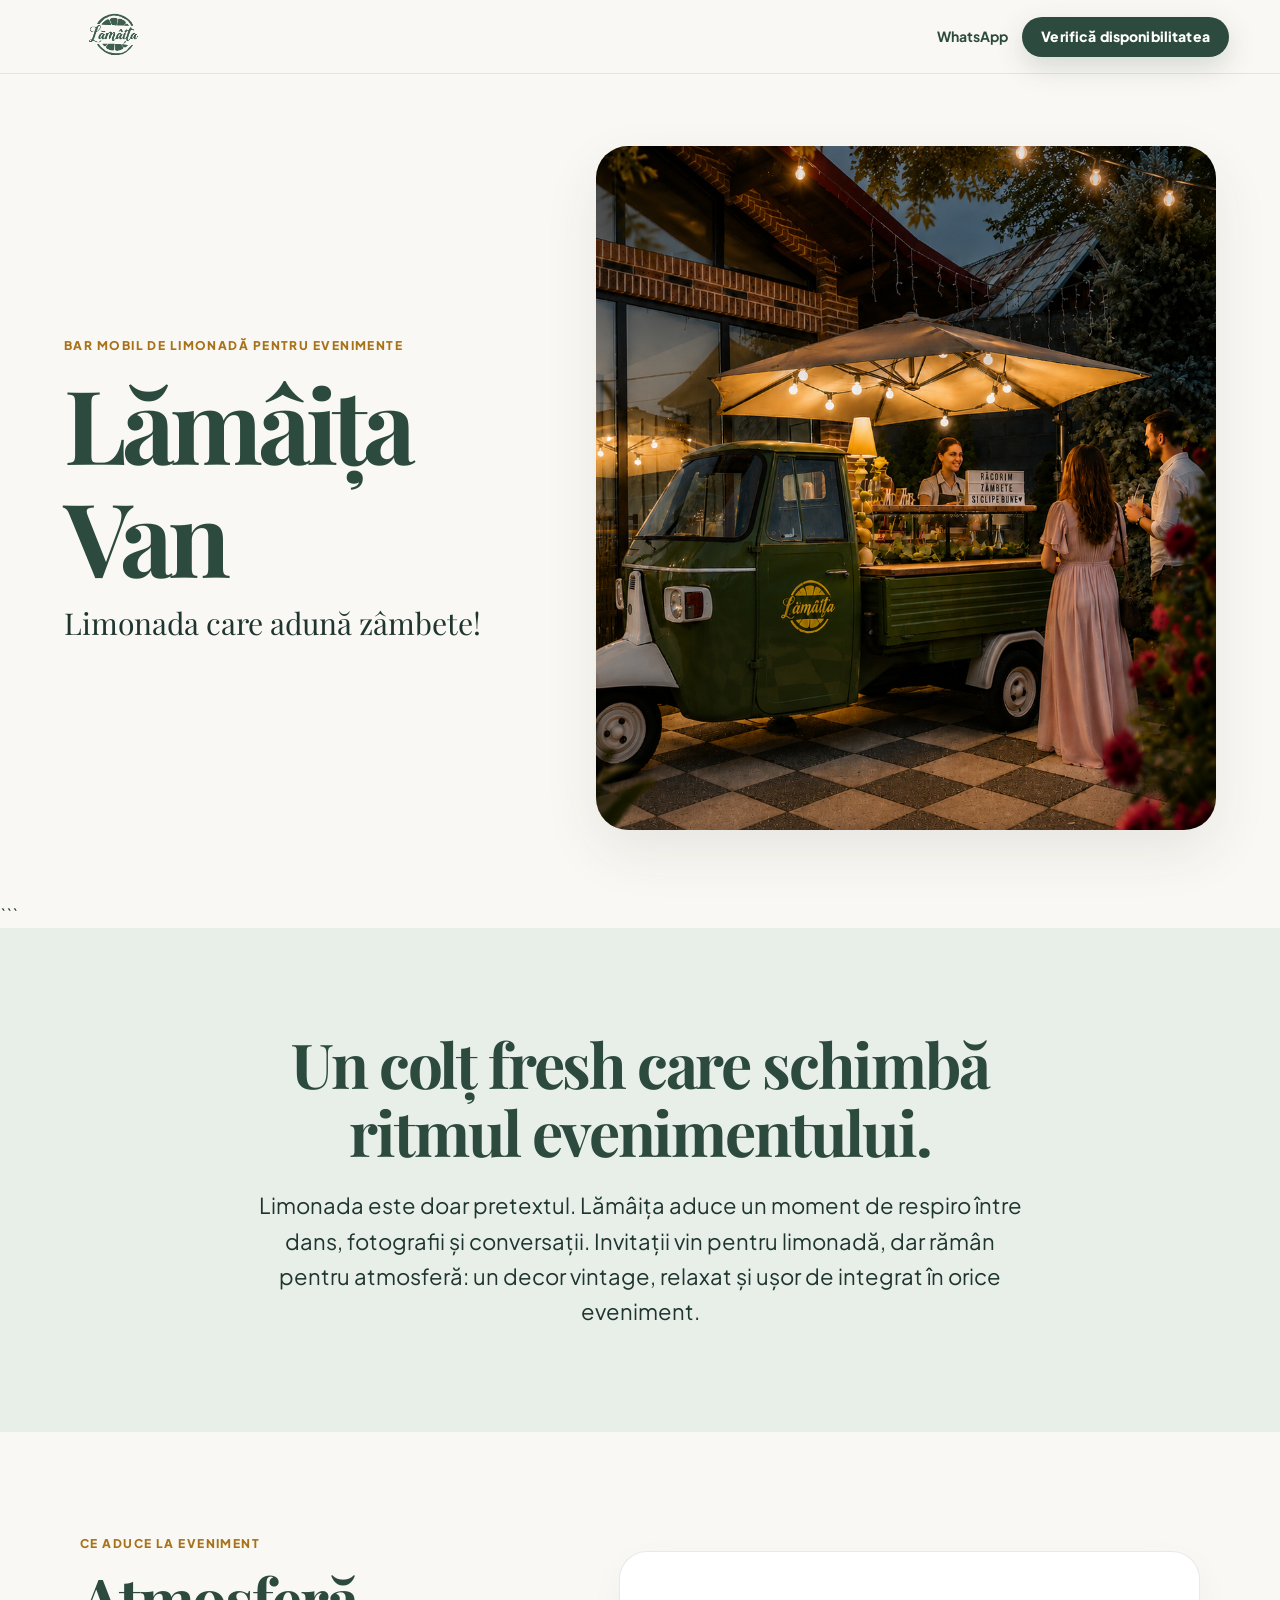
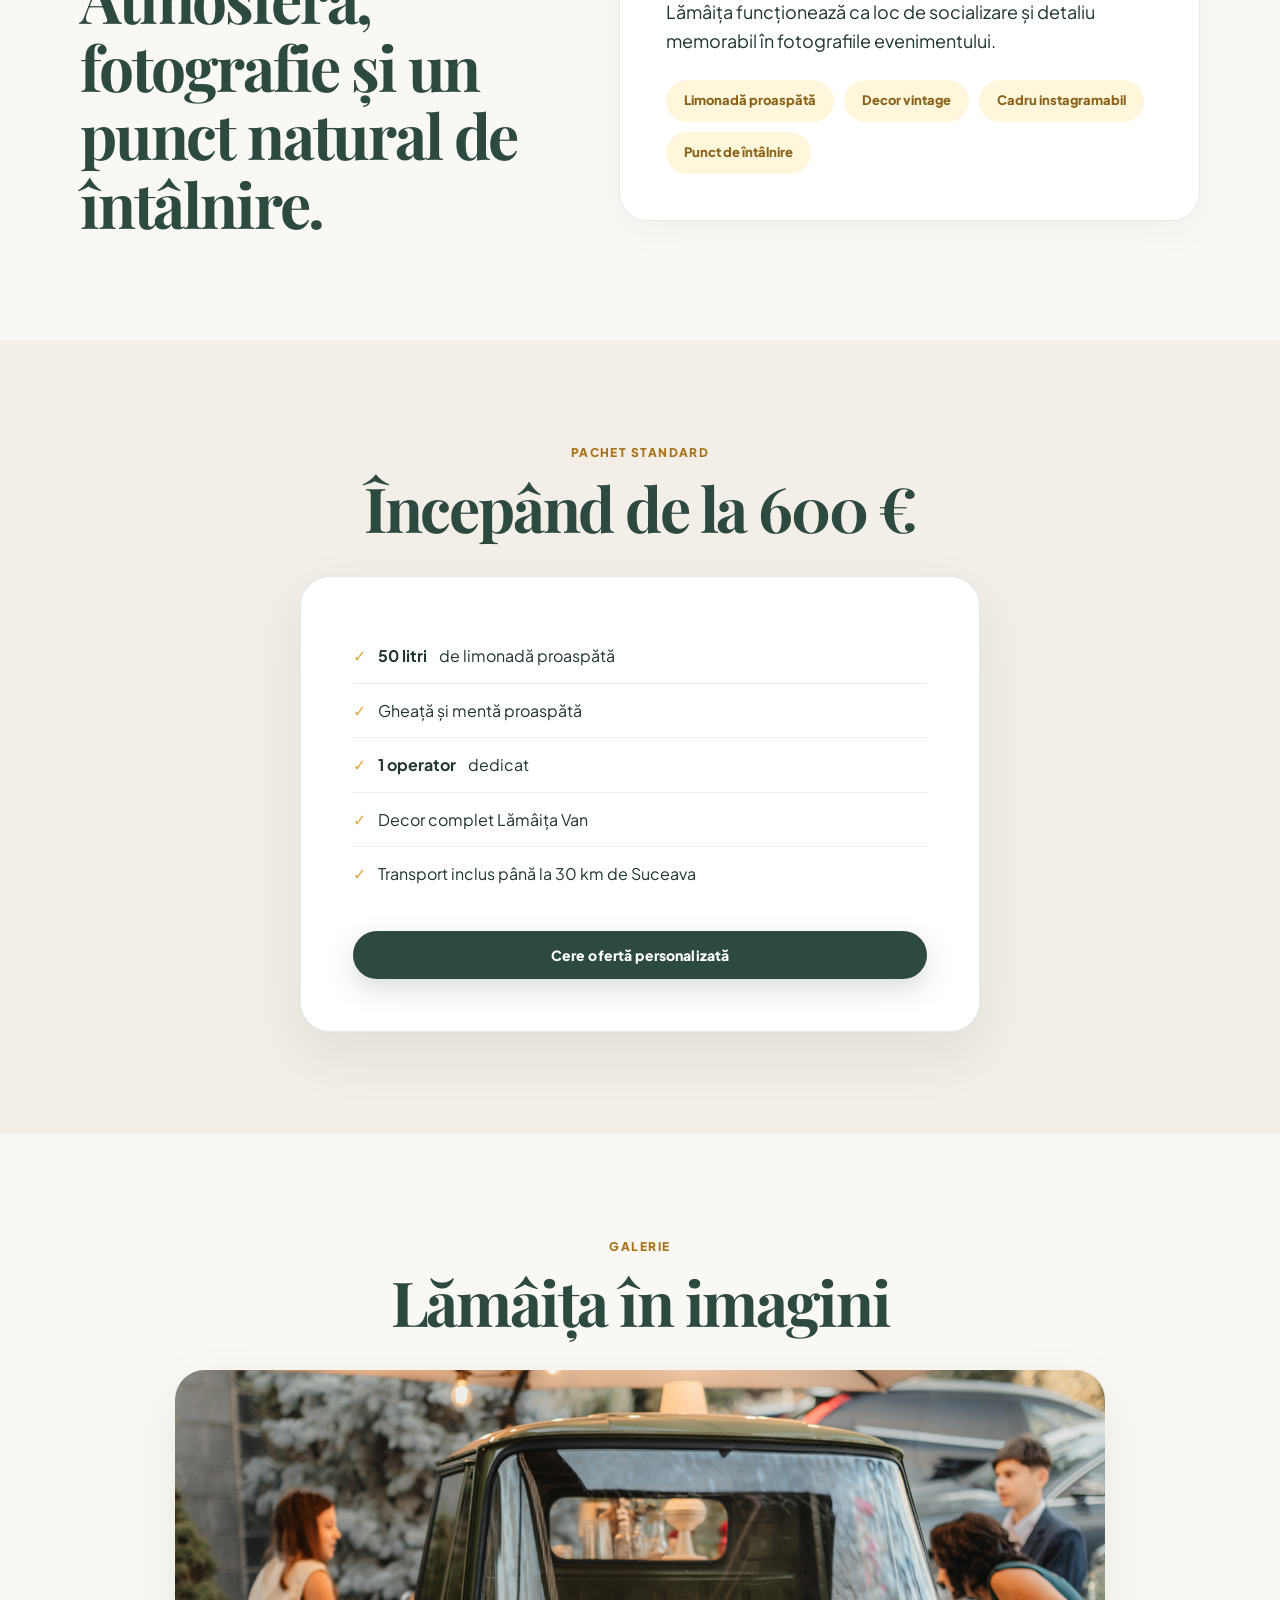
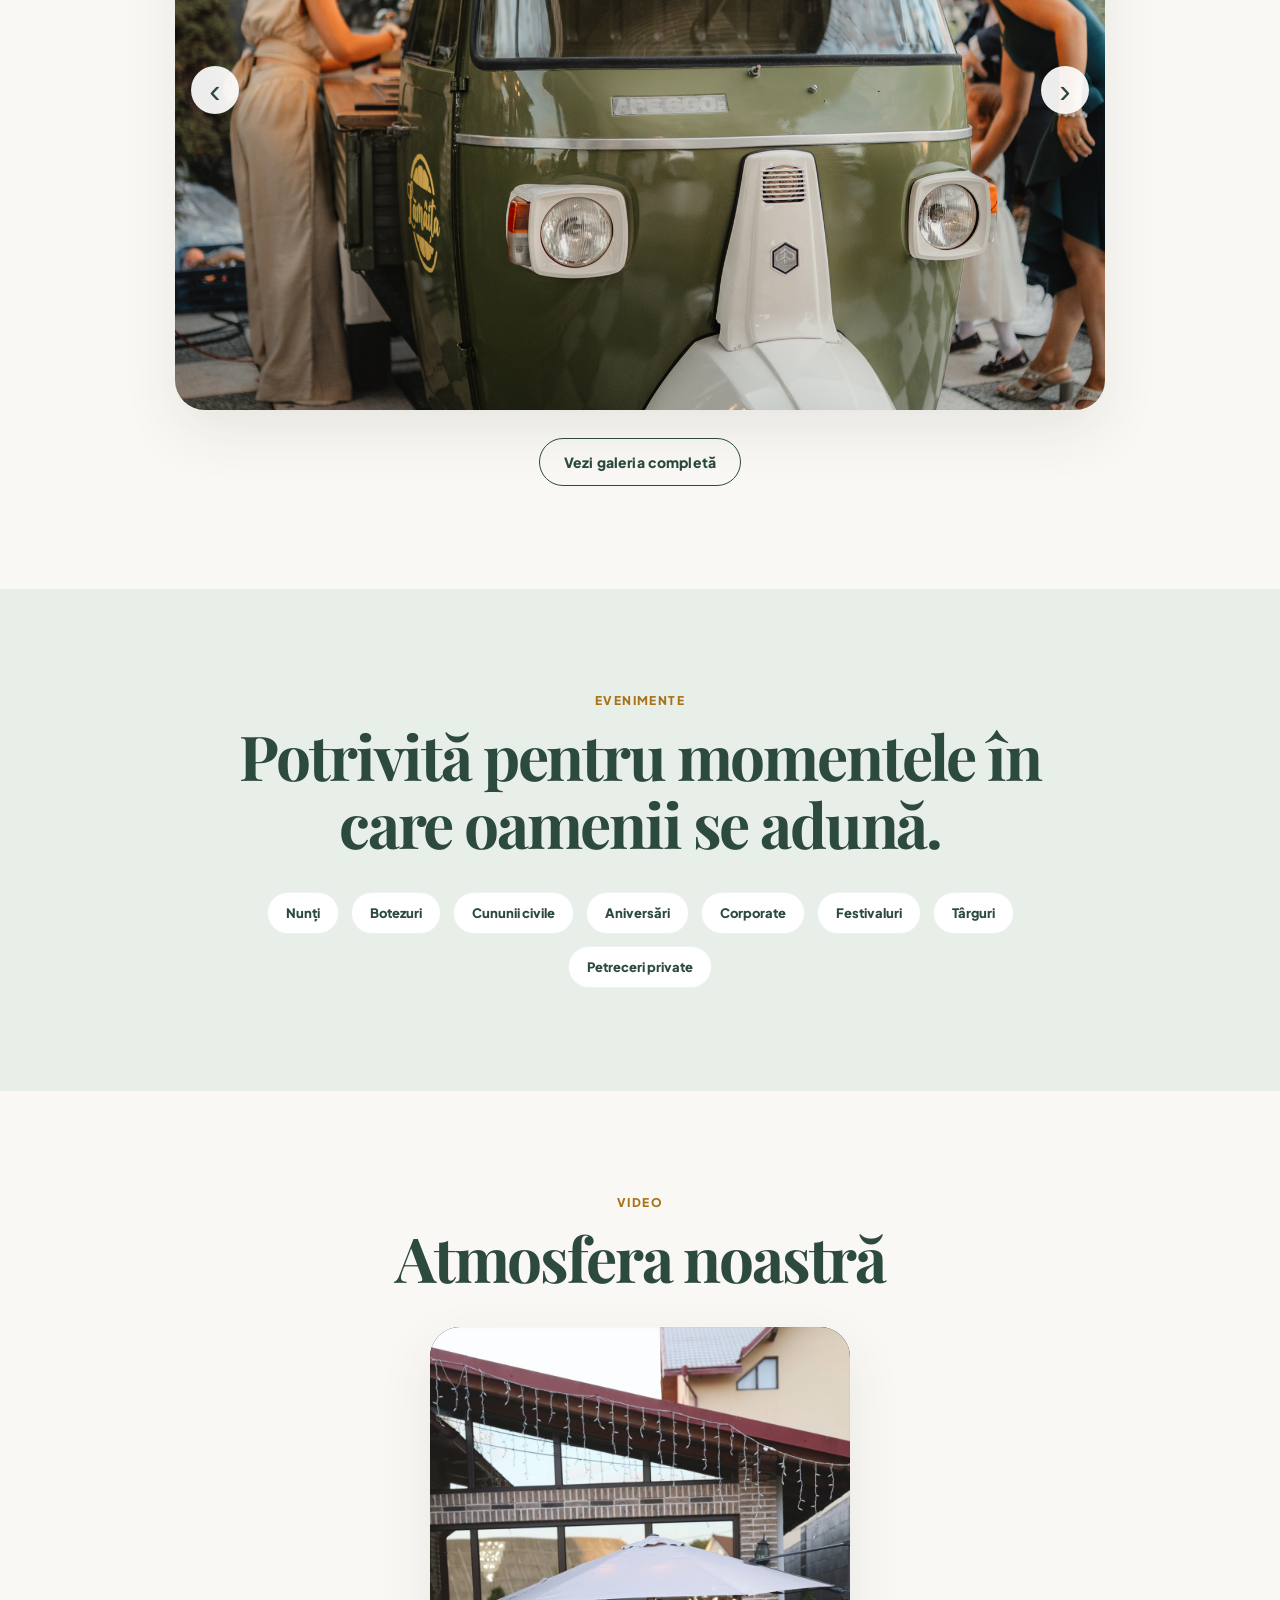
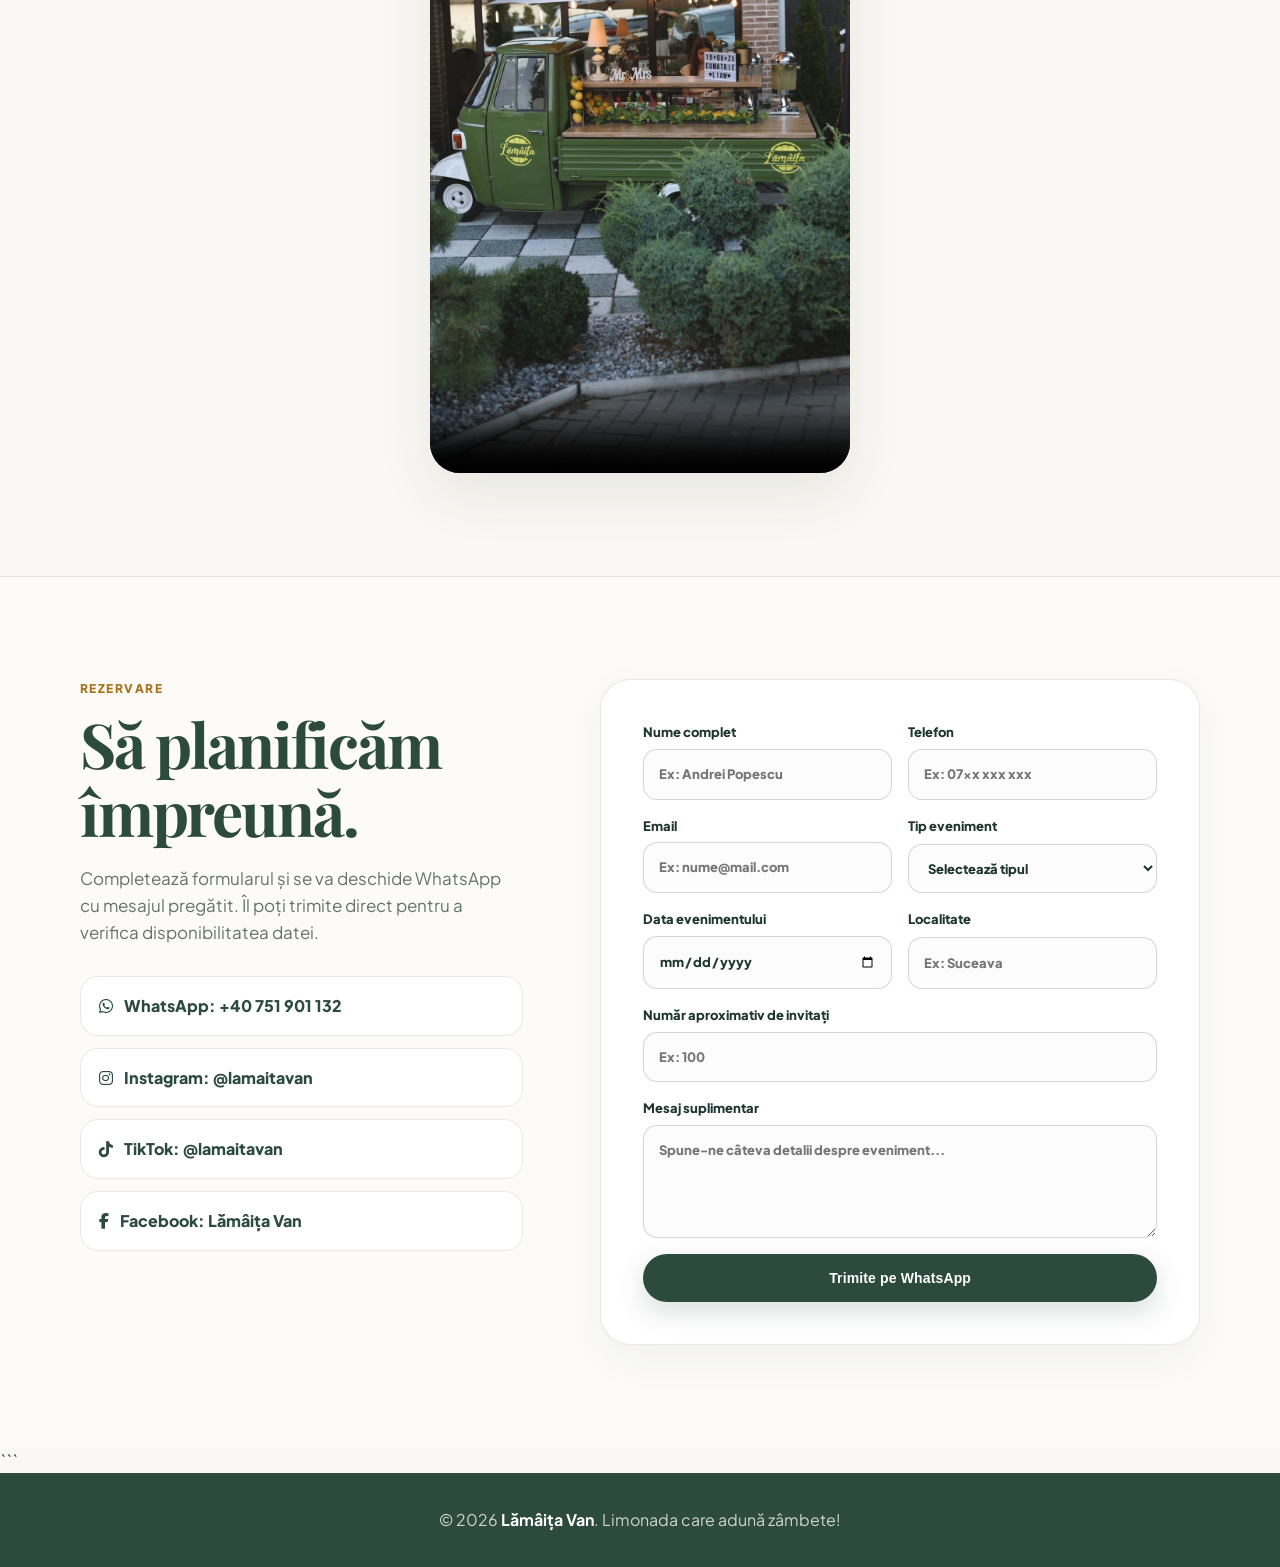
==== commit 96a65eb3: "Verifica disponibilitatea" ====
--- a/index.html
+++ b/index.html
@@ -19,7 +19,7 @@
     </a>
     <nav class="top-actions" aria-label="Acțiuni rapide">
       <a class="phone-link" href="https://wa.me/40751901132" target="_blank" rel="noopener">WhatsApp</a>
-      <a class="btn btn-primary btn-small" href="#rezervare">Rezervă acum</a>
+      <a class="btn btn-primary btn-small" href="#rezervare">Verifică disponibilitatea</a>
     </nav>
   </header>
 
--- a/assets/style.css
+++ b/assets/style.css
@@ -385,17 +385,19 @@
 /* VIDEO */
 
 .video-box {
-  max-width: 930px;
-  margin: 0 auto;
-  border-radius: 30px;
-  overflow: hidden;
-  background: #111;
-  box-shadow: var(--shadow);
+width: min(100%, 420px);
+margin: 0 auto;
+border-radius: 30px;
+overflow: hidden;
+background: #111;
+box-shadow: var(--shadow);
+aspect-ratio: 9 / 16;
 }
 
 .video-box video {
-  aspect-ratio: 16 / 9;
-  object-fit: cover;
+width: 100%;
+height: 100%;
+object-fit: cover;
 }
 
 /* CONTACT */
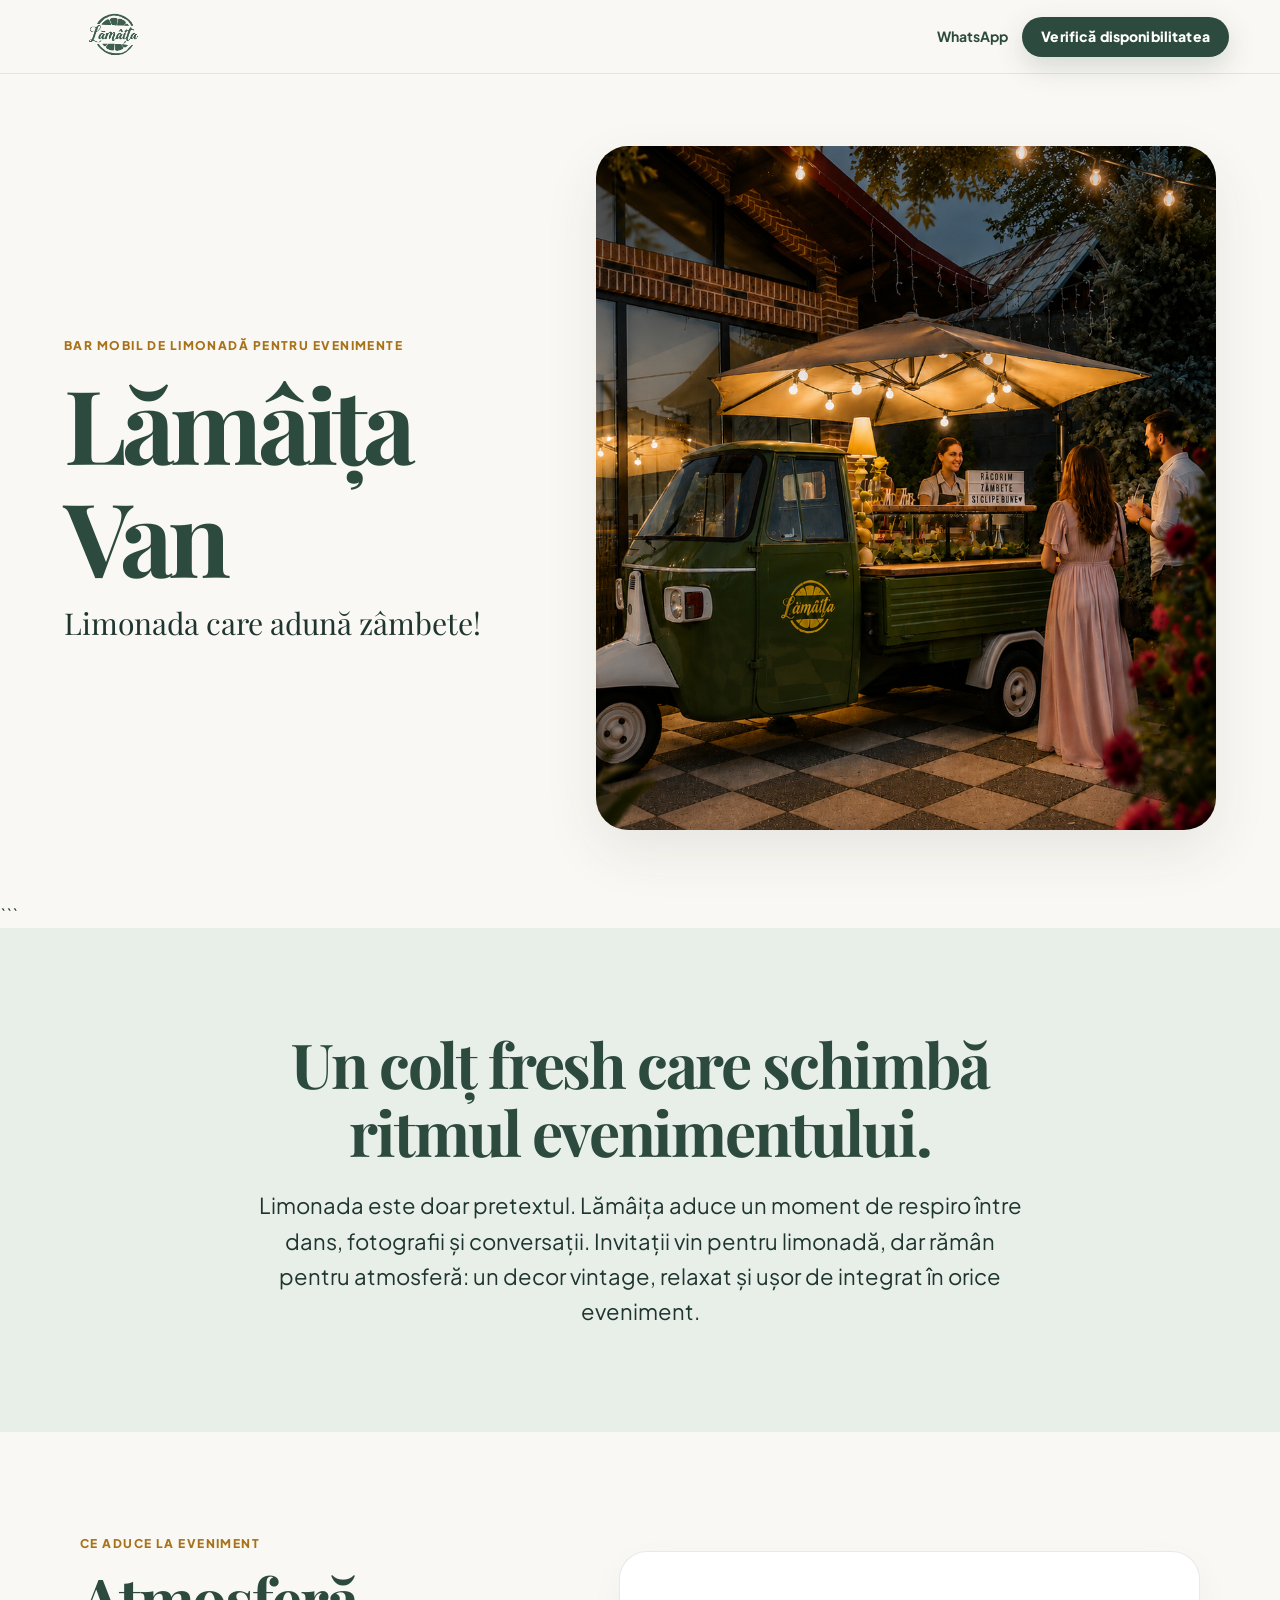
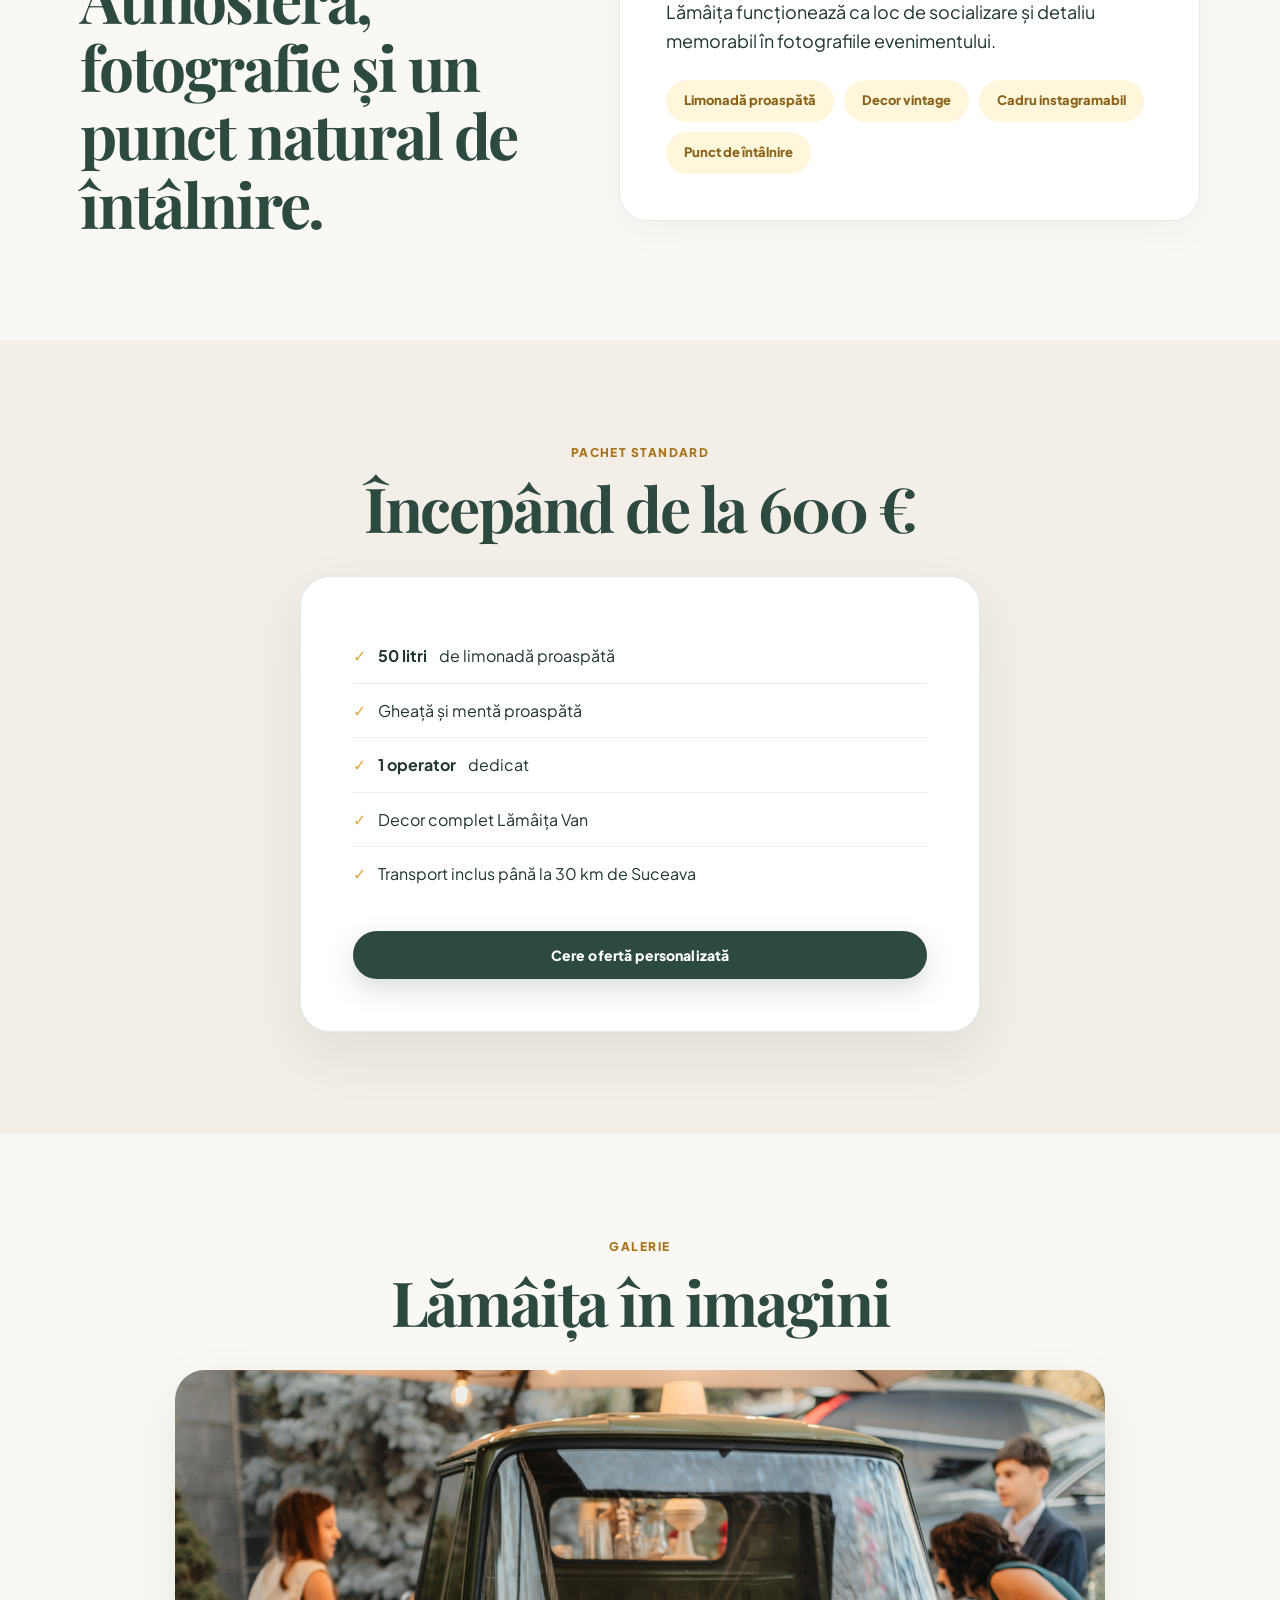
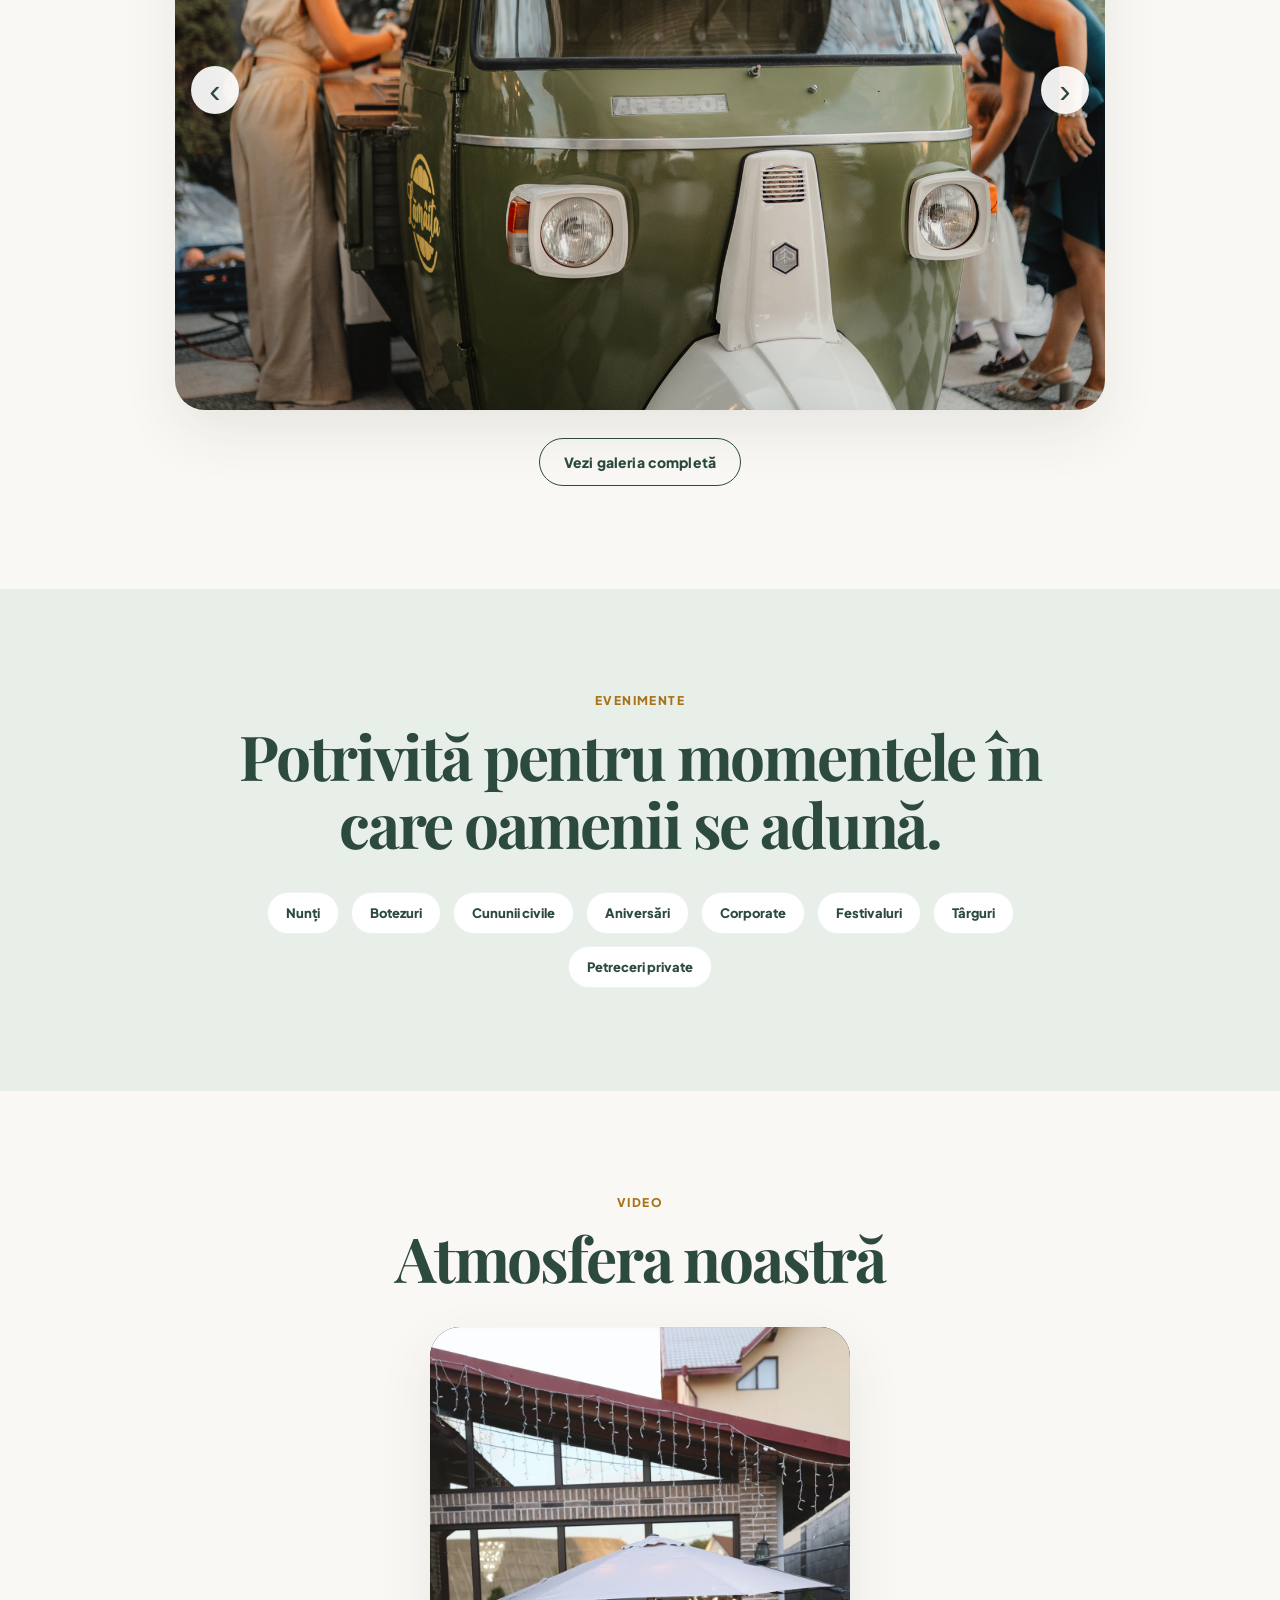
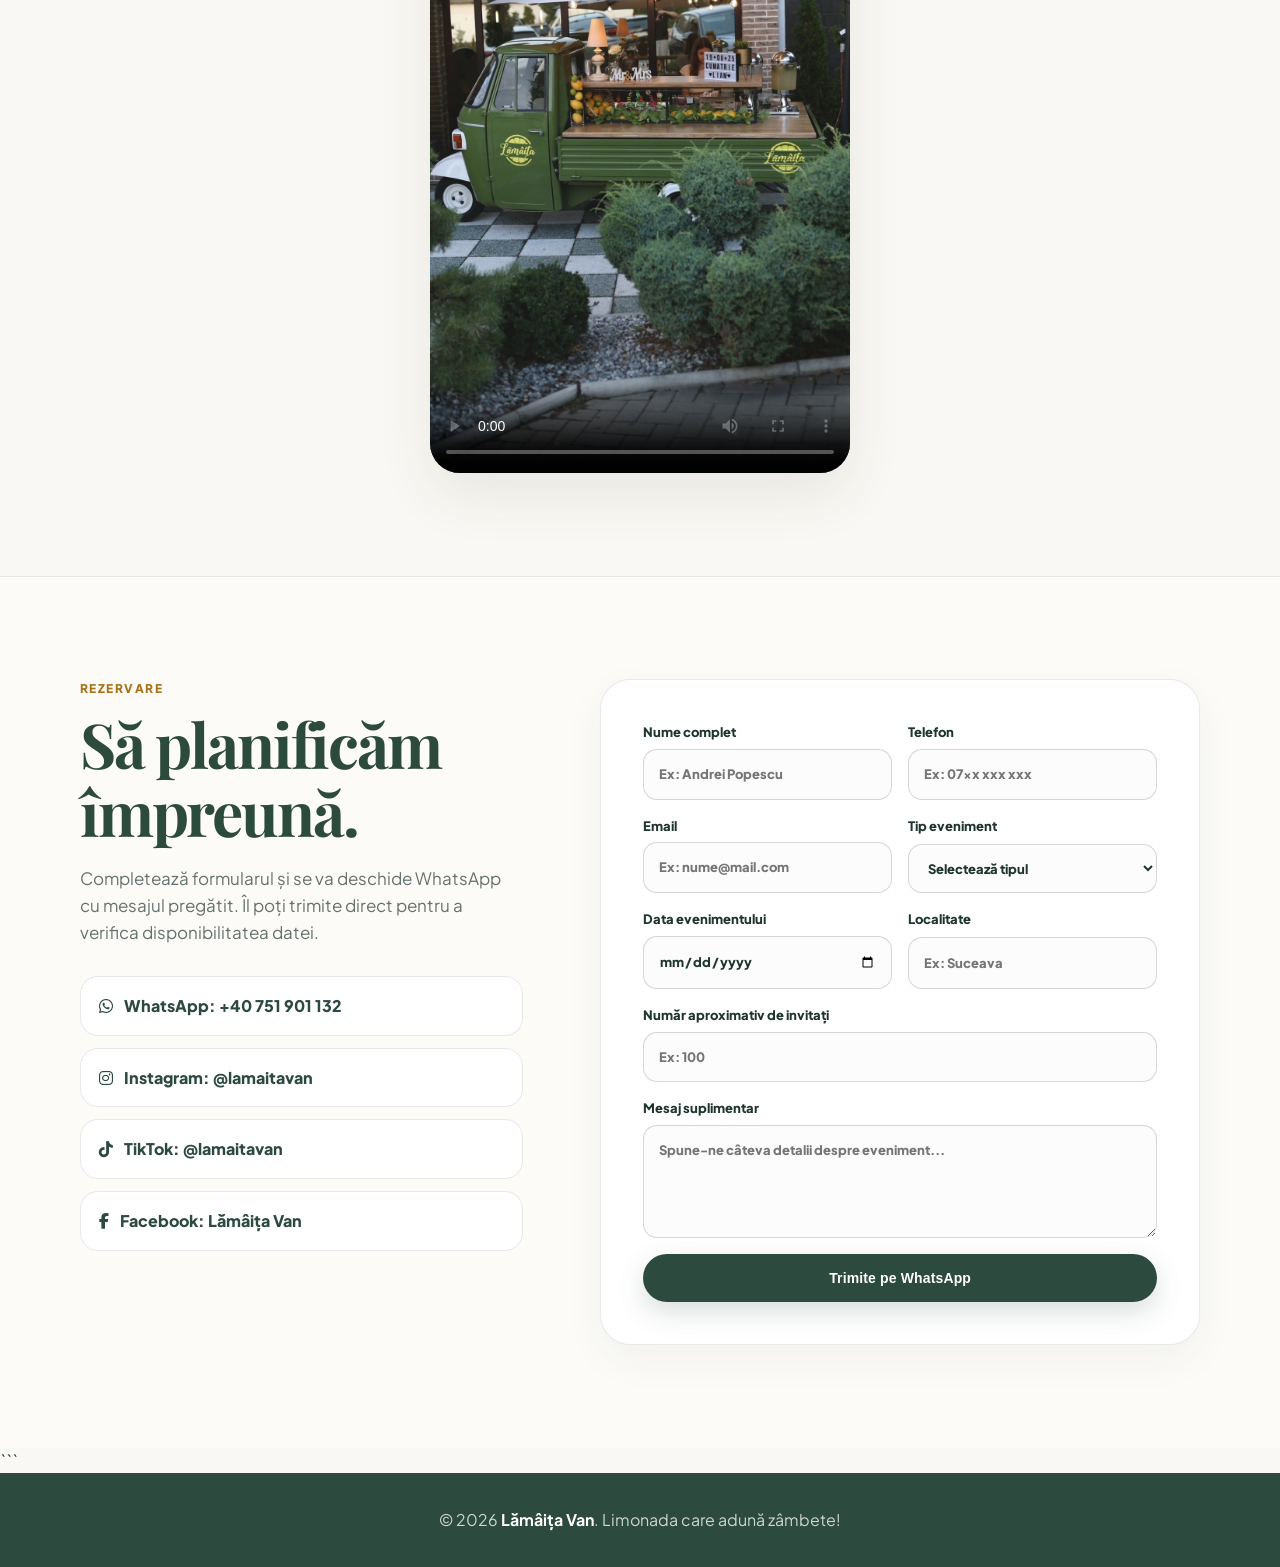
==== commit ba3bb84a: "Inserare google analitics" ====
--- a/index.html
+++ b/index.html
@@ -2,6 +2,15 @@
 
 <html lang="ro">
 <head>
+  <!-- Google tag (gtag.js) -->
+<script async src="https://www.googletagmanager.com/gtag/js?id=G-QQGBTGT41G"></script>
+<script>
+  window.dataLayer = window.dataLayer || [];
+  function gtag(){dataLayer.push(arguments);}
+  gtag('js', new Date());
+
+  gtag('config', 'G-QQGBTGT41G');
+</script>
   <meta charset="utf-8" />
   <meta name="viewport" content="width=device-width, initial-scale=1" />
   <title>Lămâița Van | Bar mobil de limonadă pentru evenimente</title>
